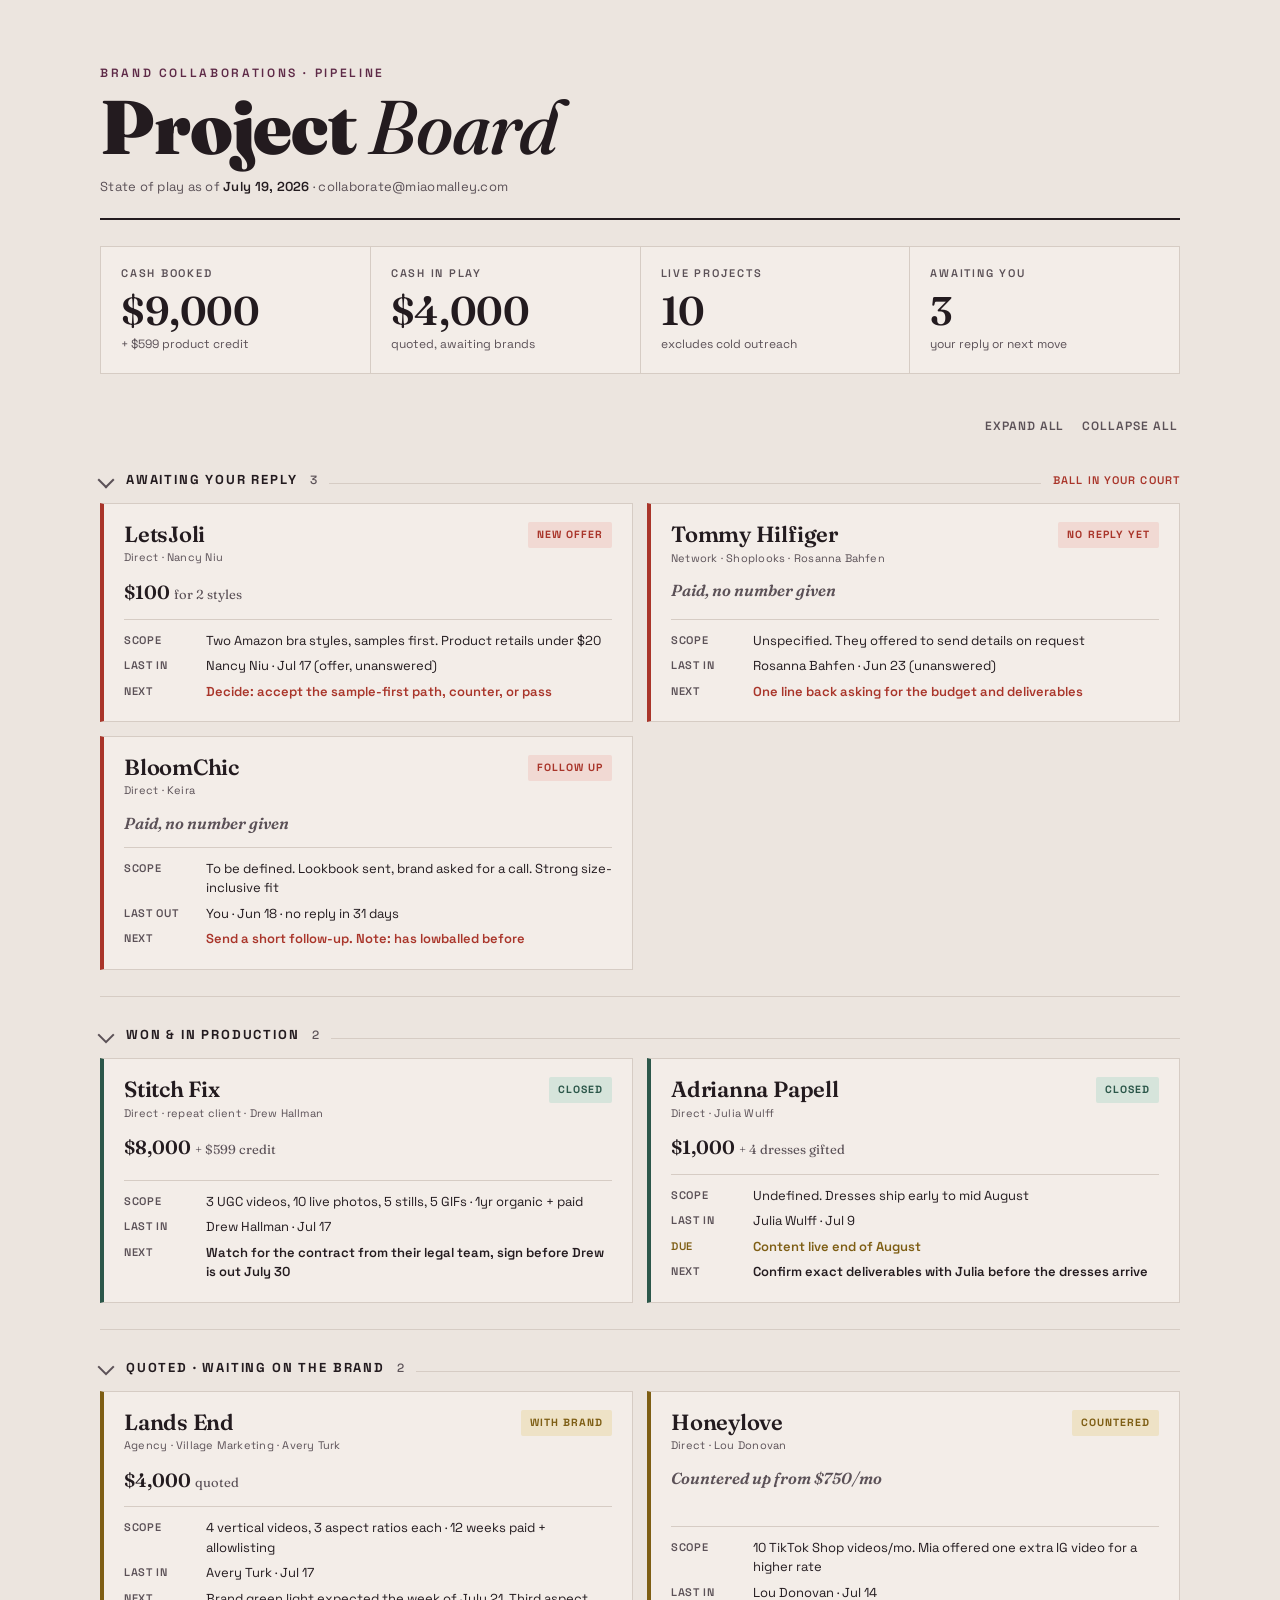
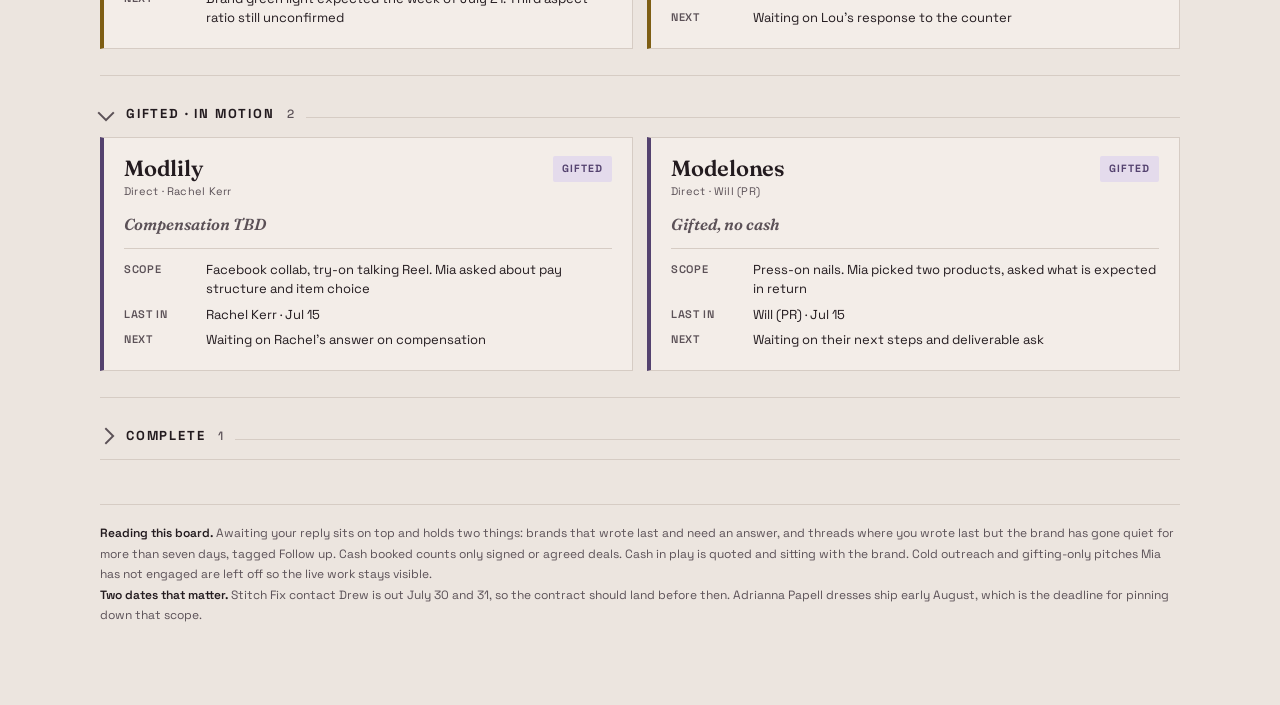
==== index.html @ aeb4f800 "Rename mia_project_board_26_07_19.html to index.html" ====
<!DOCTYPE html>
<html lang="en">
<head>
<meta charset="UTF-8">
<meta name="viewport" content="width=device-width, initial-scale=1.0">
<title>Mia O'Malley — Project Board</title>
<link rel="preconnect" href="https://fonts.googleapis.com">
<link rel="preconnect" href="https://fonts.gstatic.com" crossorigin>
<link href="https://fonts.googleapis.com/css2?family=Fraunces:opsz,wght@9..144,400;9..144,500;9..144,600;9..144,900&family=Space+Grotesk:wght@400;500;600;700&display=swap" rel="stylesheet">
<style>
  :root{
    --paper:#ECE5DF;
    --paper-2:#F3EDE8;
    --ink:#231B1F;
    --ink-soft:#5B5157;
    --plum:#5E2A47;
    --rule:#D6CCC4;

    --won-ink:#2C574A;      --won-bg:#D6E4DB;
    --wait-ink:#7E5E14;     --wait-bg:#EEE2C6;
    --act-ink:#A9352A;      --act-bg:#F1D9D3;
    --gift-ink:#54426F;     --gift-bg:#E4DBEC;
    --done-ink:#4F4A48;     --done-bg:#DDD6D1;

    --display:'Fraunces',Georgia,serif;
    --util:'Space Grotesk',system-ui,sans-serif;
  }

  *{box-sizing:border-box;margin:0;padding:0}

  body{
    background:var(--paper);
    color:var(--ink);
    font-family:var(--util);
    line-height:1.5;
    -webkit-font-smoothing:antialiased;
    padding:clamp(20px,5vw,64px) clamp(16px,5vw,48px) 80px;
  }

  .wrap{max-width:1080px;margin:0 auto}

  /* ---------- masthead ---------- */
  .mast{
    border-bottom:2px solid var(--ink);
    padding-bottom:22px;
    margin-bottom:26px;
  }
  .eyebrow{
    font-size:12px;font-weight:600;letter-spacing:.22em;
    text-transform:uppercase;color:var(--plum);
  }
  h1{
    font-family:var(--display);
    font-optical-sizing:auto;
    font-weight:900;
    font-size:clamp(38px,8vw,76px);
    line-height:.95;letter-spacing:-.015em;
    margin:.12em 0 .18em;
  }
  h1 em{font-style:italic;font-weight:500}
  .asof{font-size:13px;color:var(--ink-soft);letter-spacing:.02em}
  .asof b{color:var(--ink);font-weight:600}

  /* ---------- ledger ---------- */
  .ledger{
    display:grid;grid-template-columns:repeat(4,1fr);
    gap:1px;background:var(--rule);border:1px solid var(--rule);
    margin-bottom:40px;
  }
  .cell{background:var(--paper-2);padding:18px 20px 20px}
  .cell .lab{
    font-size:11px;font-weight:600;letter-spacing:.16em;
    text-transform:uppercase;color:var(--ink-soft);
  }
  .cell .fig{
    font-family:var(--display);font-weight:600;
    font-size:clamp(26px,4vw,40px);line-height:1.05;
    margin-top:8px;letter-spacing:-.01em;
  }
  .cell .sub{font-size:12px;color:var(--ink-soft);margin-top:3px}
  @media(max-width:640px){.ledger{grid-template-columns:repeat(2,1fr)}}

  /* toolbar */
  .toolbar{
    display:flex;justify-content:flex-end;gap:14px;
    margin-bottom:18px;
  }
  .toolbar button{
    font-family:var(--util);font-size:12px;font-weight:600;
    letter-spacing:.08em;text-transform:uppercase;
    color:var(--ink-soft);background:none;border:none;
    cursor:pointer;padding:4px 2px;
  }
  .toolbar button:hover{color:var(--plum)}

  /* ---------- accordion section ---------- */
  .section{
    margin-bottom:14px;
    border-bottom:1px solid var(--rule);
  }
  .section[open]{padding-bottom:26px}
  .sec-head{
    display:flex;align-items:baseline;gap:12px;
    padding:14px 0;cursor:pointer;list-style:none;
  }
  .sec-head::-webkit-details-marker{display:none}
  .chev{
    flex:none;width:12px;height:12px;margin-right:2px;
    border-right:2px solid var(--ink-soft);
    border-bottom:2px solid var(--ink-soft);
    transform:rotate(-45deg);transition:transform .2s ease;
    align-self:center;
  }
  .section[open] .chev{transform:rotate(45deg)}
  .sec-head h2{
    font-size:13px;font-weight:700;letter-spacing:.14em;text-transform:uppercase;
  }
  .sec-head .count{font-size:12px;color:var(--ink-soft);font-weight:500}
  .sec-head .line{flex:1;height:1px;background:var(--rule)}
  .sec-head .hint{
    font-size:11px;font-weight:600;letter-spacing:.1em;text-transform:uppercase;
    color:var(--act-ink);
  }

  /* ---------- cards ---------- */
  .grid{display:grid;grid-template-columns:repeat(2,1fr);gap:14px}
  @media(max-width:720px){.grid{grid-template-columns:1fr}}

  .card{
    background:var(--paper-2);
    border:1px solid var(--rule);
    border-left:4px solid var(--done-ink);
    padding:18px 20px 20px;
    display:flex;flex-direction:column;
  }
  .section[open] .card{animation:rise .45s ease both}
  @keyframes rise{from{opacity:0;transform:translateY(8px)}to{opacity:1;transform:none}}

  .card .top{display:flex;justify-content:space-between;align-items:flex-start;gap:12px;margin-bottom:10px}
  .brand{font-family:var(--display);font-weight:600;font-size:22px;line-height:1.1;letter-spacing:-.01em}
  .src{font-size:11px;color:var(--ink-soft);margin-top:3px;letter-spacing:.02em}

  .tag{
    flex:none;font-size:10.5px;font-weight:700;letter-spacing:.1em;text-transform:uppercase;
    padding:5px 9px;border-radius:2px;white-space:nowrap;
  }

  .money{font-family:var(--display);font-weight:600;font-size:19px;margin:2px 0 12px}
  .money .credit{font-size:13px;color:var(--ink-soft);font-weight:400}
  .money.tbd{color:var(--ink-soft);font-style:italic;font-size:16px}

  .meta{border-top:1px solid var(--rule);padding-top:11px;margin-top:auto}
  .row{display:flex;gap:8px;font-size:13px;margin-bottom:6px}
  .row:last-child{margin-bottom:0}
  .row .k{
    flex:none;width:74px;color:var(--ink-soft);
    font-size:11px;font-weight:600;letter-spacing:.06em;text-transform:uppercase;padding-top:1px;
  }
  .row .v{color:var(--ink)}
  .row .v.next{font-weight:600}
  .row .v.due{font-weight:600}
  .s-won .v.due,.s-wait .v.due{color:var(--wait-ink)}
  .row.deadline .k{color:var(--wait-ink)}

  .s-won{border-left-color:var(--won-ink)}
  .s-won .tag{background:var(--won-bg);color:var(--won-ink)}
  .s-wait{border-left-color:var(--wait-ink)}
  .s-wait .tag{background:var(--wait-bg);color:var(--wait-ink)}
  .s-act{border-left-color:var(--act-ink)}
  .s-act .tag{background:var(--act-bg);color:var(--act-ink)}
  .s-act .v.next{color:var(--act-ink)}
  .s-gift{border-left-color:var(--gift-ink)}
  .s-gift .tag{background:var(--gift-bg);color:var(--gift-ink)}
  .s-done{border-left-color:var(--done-ink)}
  .s-done .tag{background:var(--done-bg);color:var(--done-ink)}

  footer{
    margin-top:44px;padding-top:18px;border-top:1px solid var(--rule);
    font-size:12px;color:var(--ink-soft);line-height:1.7;
  }
  footer b{color:var(--ink);font-weight:600}

  @media(prefers-reduced-motion:reduce){
    .section[open] .card{animation:none}
    .chev{transition:none}
  }
</style>
</head>
<body>
<div class="wrap">

  <header class="mast">
    <div class="eyebrow">Brand Collaborations · Pipeline</div>
    <h1>Project <em>Board</em></h1>
    <div class="asof">State of play as of <b>July 19, 2026</b> · collaborate@miaomalley.com</div>
  </header>

  <section class="ledger" aria-label="Pipeline totals">
    <div class="cell"><div class="lab">Cash booked</div><div class="fig">$9,000</div><div class="sub">+ $599 product credit</div></div>
    <div class="cell"><div class="lab">Cash in play</div><div class="fig">$4,000</div><div class="sub">quoted, awaiting brands</div></div>
    <div class="cell"><div class="lab">Live projects</div><div class="fig">10</div><div class="sub">excludes cold outreach</div></div>
    <div class="cell"><div class="lab">Awaiting you</div><div class="fig">3</div><div class="sub">your reply or next move</div></div>
  </section>

  <div class="toolbar">
    <button type="button" onclick="document.querySelectorAll('details.section').forEach(d=>d.open=true)">Expand all</button>
    <button type="button" onclick="document.querySelectorAll('details.section').forEach(d=>d.open=false)">Collapse all</button>
  </div>

  <!-- ===== AWAITING MIA (top) ===== -->
  <details class="section" open>
    <summary class="sec-head">
      <span class="chev"></span>
      <h2>Awaiting your reply</h2><span class="count">3</span>
      <span class="line"></span><span class="hint">Ball in your court</span>
    </summary>
    <div class="grid">

      <article class="card s-act">
        <div class="top">
          <div><div class="brand">LetsJoli</div><div class="src">Direct · Nancy Niu</div></div>
          <div class="tag">New offer</div>
        </div>
        <div class="money">$100 <span class="credit">for 2 styles</span></div>
        <div class="meta">
          <div class="row"><span class="k">Scope</span><span class="v">Two Amazon bra styles, samples first. Product retails under $20</span></div>
          <div class="row"><span class="k">Last in</span><span class="v">Nancy Niu · Jul 17 (offer, unanswered)</span></div>
          <div class="row"><span class="k">Next</span><span class="v next">Decide: accept the sample-first path, counter, or pass</span></div>
        </div>
      </article>

      <article class="card s-act">
        <div class="top">
          <div><div class="brand">Tommy Hilfiger</div><div class="src">Network · Shoplooks · Rosanna Bahfen</div></div>
          <div class="tag">No reply yet</div>
        </div>
        <div class="money tbd">Paid, no number given</div>
        <div class="meta">
          <div class="row"><span class="k">Scope</span><span class="v">Unspecified. They offered to send details on request</span></div>
          <div class="row"><span class="k">Last in</span><span class="v">Rosanna Bahfen · Jun 23 (unanswered)</span></div>
          <div class="row"><span class="k">Next</span><span class="v next">One line back asking for the budget and deliverables</span></div>
        </div>
      </article>

      <article class="card s-act">
        <div class="top">
          <div><div class="brand">BloomChic</div><div class="src">Direct · Keira</div></div>
          <div class="tag">Follow up</div>
        </div>
        <div class="money tbd">Paid, no number given</div>
        <div class="meta">
          <div class="row"><span class="k">Scope</span><span class="v">To be defined. Lookbook sent, brand asked for a call. Strong size-inclusive fit</span></div>
          <div class="row"><span class="k">Last out</span><span class="v">You · Jun 18 · no reply in 31 days</span></div>
          <div class="row"><span class="k">Next</span><span class="v next">Send a short follow-up. Note: has lowballed before</span></div>
        </div>
      </article>

    </div>
  </details>

  <!-- ===== WON ===== -->
  <details class="section" open>
    <summary class="sec-head">
      <span class="chev"></span>
      <h2>Won &amp; in production</h2><span class="count">2</span><span class="line"></span>
    </summary>
    <div class="grid">

      <article class="card s-won">
        <div class="top">
          <div><div class="brand">Stitch Fix</div><div class="src">Direct · repeat client · Drew Hallman</div></div>
          <div class="tag">Closed</div>
        </div>
        <div class="money">$8,000 <span class="credit">+ $599 credit</span></div>
        <div class="meta">
          <div class="row"><span class="k">Scope</span><span class="v">3 UGC videos, 10 live photos, 5 stills, 5 GIFs · 1yr organic + paid</span></div>
          <div class="row"><span class="k">Last in</span><span class="v">Drew Hallman · Jul 17</span></div>
          <div class="row"><span class="k">Next</span><span class="v next">Watch for the contract from their legal team, sign before Drew is out July 30</span></div>
        </div>
      </article>

      <article class="card s-won">
        <div class="top">
          <div><div class="brand">Adrianna Papell</div><div class="src">Direct · Julia Wulff</div></div>
          <div class="tag">Closed</div>
        </div>
        <div class="money">$1,000 <span class="credit">+ 4 dresses gifted</span></div>
        <div class="meta">
          <div class="row"><span class="k">Scope</span><span class="v">Undefined. Dresses ship early to mid August</span></div>
          <div class="row"><span class="k">Last in</span><span class="v">Julia Wulff · Jul 9</span></div>
          <div class="row deadline"><span class="k">Due</span><span class="v due">Content live end of August</span></div>
          <div class="row"><span class="k">Next</span><span class="v next">Confirm exact deliverables with Julia before the dresses arrive</span></div>
        </div>
      </article>

    </div>
  </details>

  <!-- ===== AWAITING BRAND ===== -->
  <details class="section" open>
    <summary class="sec-head">
      <span class="chev"></span>
      <h2>Quoted · waiting on the brand</h2><span class="count">2</span><span class="line"></span>
    </summary>
    <div class="grid">

      <article class="card s-wait">
        <div class="top">
          <div><div class="brand">Lands End</div><div class="src">Agency · Village Marketing · Avery Turk</div></div>
          <div class="tag">With brand</div>
        </div>
        <div class="money">$4,000 <span class="credit">quoted</span></div>
        <div class="meta">
          <div class="row"><span class="k">Scope</span><span class="v">4 vertical videos, 3 aspect ratios each · 12 weeks paid + allowlisting</span></div>
          <div class="row"><span class="k">Last in</span><span class="v">Avery Turk · Jul 17</span></div>
          <div class="row"><span class="k">Next</span><span class="v">Brand green light expected the week of July 21. Third aspect ratio still unconfirmed</span></div>
        </div>
      </article>

      <article class="card s-wait">
        <div class="top">
          <div><div class="brand">Honeylove</div><div class="src">Direct · Lou Donovan</div></div>
          <div class="tag">Countered</div>
        </div>
        <div class="money tbd">Countered up from $750/mo</div>
        <div class="meta">
          <div class="row"><span class="k">Scope</span><span class="v">10 TikTok Shop videos/mo. Mia offered one extra IG video for a higher rate</span></div>
          <div class="row"><span class="k">Last in</span><span class="v">Lou Donovan · Jul 14</span></div>
          <div class="row"><span class="k">Next</span><span class="v">Waiting on Lou's response to the counter</span></div>
        </div>
      </article>

    </div>
  </details>

  <!-- ===== GIFTED ===== -->
  <details class="section" open>
    <summary class="sec-head">
      <span class="chev"></span>
      <h2>Gifted · in motion</h2><span class="count">2</span><span class="line"></span>
    </summary>
    <div class="grid">

      <article class="card s-gift">
        <div class="top">
          <div><div class="brand">Modlily</div><div class="src">Direct · Rachel Kerr</div></div>
          <div class="tag">Gifted</div>
        </div>
        <div class="money tbd">Compensation TBD</div>
        <div class="meta">
          <div class="row"><span class="k">Scope</span><span class="v">Facebook collab, try-on talking Reel. Mia asked about pay structure and item choice</span></div>
          <div class="row"><span class="k">Last in</span><span class="v">Rachel Kerr · Jul 15</span></div>
          <div class="row"><span class="k">Next</span><span class="v">Waiting on Rachel's answer on compensation</span></div>
        </div>
      </article>

      <article class="card s-gift">
        <div class="top">
          <div><div class="brand">Modelones</div><div class="src">Direct · Will (PR)</div></div>
          <div class="tag">Gifted</div>
        </div>
        <div class="money tbd">Gifted, no cash</div>
        <div class="meta">
          <div class="row"><span class="k">Scope</span><span class="v">Press-on nails. Mia picked two products, asked what is expected in return</span></div>
          <div class="row"><span class="k">Last in</span><span class="v">Will (PR) · Jul 15</span></div>
          <div class="row"><span class="k">Next</span><span class="v">Waiting on their next steps and deliverable ask</span></div>
        </div>
      </article>

    </div>
  </details>

  <!-- ===== COMPLETE ===== -->
  <details class="section">
    <summary class="sec-head">
      <span class="chev"></span>
      <h2>Complete</h2><span class="count">1</span><span class="line"></span>
    </summary>
    <div class="grid">

      <article class="card s-done">
        <div class="top">
          <div><div class="brand">Quince</div><div class="src">Direct · via GRIN · Lily Goldberg</div></div>
          <div class="tag">Delivered</div>
        </div>
        <div class="money tbd">Gifted + affiliate code</div>
        <div class="meta">
          <div class="row"><span class="k">Scope</span><span class="v">1 IG story + 1 in-feed post. Content approved July 7</span></div>
          <div class="row"><span class="k">Last in</span><span class="v">GRIN · Jul 9 (metrics request)</span></div>
          <div class="row"><span class="k">Next</span><span class="v next">Send GRIN the Instagram metrics it requested, then close out</span></div>
        </div>
      </article>

    </div>
  </details>

  <footer>
    <b>Reading this board.</b> Awaiting your reply sits on top and holds two things: brands that wrote last and need an answer, and threads where you wrote last but the brand has gone quiet for more than seven days, tagged Follow up. Cash booked counts only signed or agreed deals. Cash in play is quoted and sitting with the brand. Cold outreach and gifting-only pitches Mia has not engaged are left off so the live work stays visible.<br>
    <b>Two dates that matter.</b> Stitch Fix contact Drew is out July 30 and 31, so the contract should land before then. Adrianna Papell dresses ship early August, which is the deadline for pinning down that scope.
  </footer>

</div>
</body>
</html>
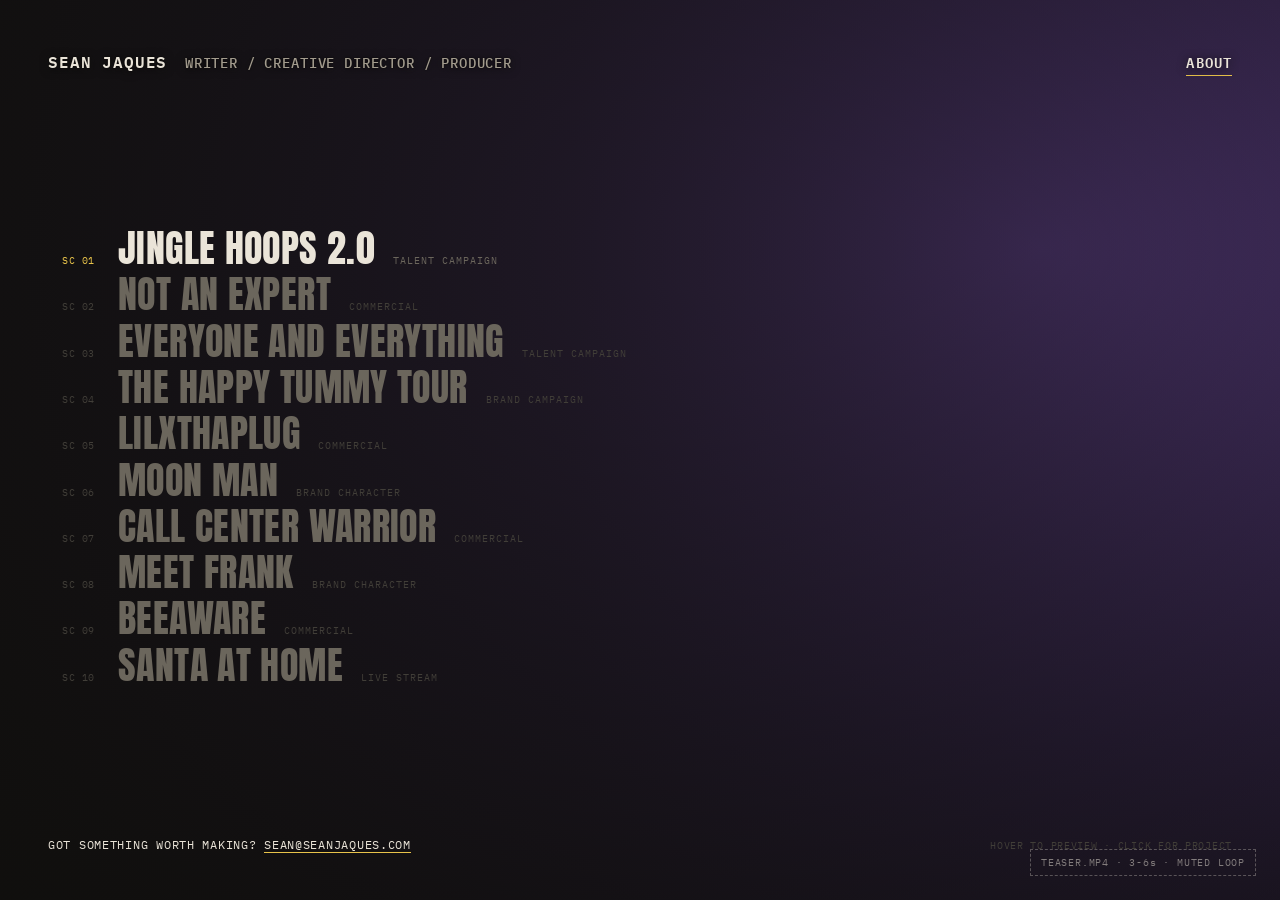
==== commit 21df9c9e: "Rename index to index.html" ====
--- a/index.html
+++ b/index.html
@@ -3,402 +3,460 @@
 <head>
 <meta charset="UTF-8">
 <meta name="viewport" content="width=device-width, initial-scale=1.0">
-<title>Mia O'Malley — Project Board</title>
-<link rel="preconnect" href="https://fonts.googleapis.com">
-<link rel="preconnect" href="https://fonts.gstatic.com" crossorigin>
-<link href="https://fonts.googleapis.com/css2?family=Fraunces:opsz,wght@9..144,400;9..144,500;9..144,600;9..144,900&family=Space+Grotesk:wght@400;500;600;700&display=swap" rel="stylesheet">
+<title>Sean Jaques · Writer / Creative Director</title>
 <style>
-  :root{
-    --paper:#ECE5DF;
-    --paper-2:#F3EDE8;
-    --ink:#231B1F;
-    --ink-soft:#5B5157;
-    --plum:#5E2A47;
-    --rule:#D6CCC4;
-
-    --won-ink:#2C574A;      --won-bg:#D6E4DB;
-    --wait-ink:#7E5E14;     --wait-bg:#EEE2C6;
-    --act-ink:#A9352A;      --act-bg:#F1D9D3;
-    --gift-ink:#54426F;     --gift-bg:#E4DBEC;
-    --done-ink:#4F4A48;     --done-bg:#DDD6D1;
-
-    --display:'Fraunces',Georgia,serif;
-    --util:'Space Grotesk',system-ui,sans-serif;
-  }
-
-  *{box-sizing:border-box;margin:0;padding:0}
-
-  body{
-    background:var(--paper);
-    color:var(--ink);
-    font-family:var(--util);
-    line-height:1.5;
-    -webkit-font-smoothing:antialiased;
-    padding:clamp(20px,5vw,64px) clamp(16px,5vw,48px) 80px;
-  }
-
-  .wrap{max-width:1080px;margin:0 auto}
-
-  /* ---------- masthead ---------- */
-  .mast{
-    border-bottom:2px solid var(--ink);
-    padding-bottom:22px;
-    margin-bottom:26px;
-  }
-  .eyebrow{
-    font-size:12px;font-weight:600;letter-spacing:.22em;
-    text-transform:uppercase;color:var(--plum);
-  }
-  h1{
-    font-family:var(--display);
-    font-optical-sizing:auto;
-    font-weight:900;
-    font-size:clamp(38px,8vw,76px);
-    line-height:.95;letter-spacing:-.015em;
-    margin:.12em 0 .18em;
-  }
-  h1 em{font-style:italic;font-weight:500}
-  .asof{font-size:13px;color:var(--ink-soft);letter-spacing:.02em}
-  .asof b{color:var(--ink);font-weight:600}
-
-  /* ---------- ledger ---------- */
-  .ledger{
-    display:grid;grid-template-columns:repeat(4,1fr);
-    gap:1px;background:var(--rule);border:1px solid var(--rule);
-    margin-bottom:40px;
-  }
-  .cell{background:var(--paper-2);padding:18px 20px 20px}
-  .cell .lab{
-    font-size:11px;font-weight:600;letter-spacing:.16em;
-    text-transform:uppercase;color:var(--ink-soft);
-  }
-  .cell .fig{
-    font-family:var(--display);font-weight:600;
-    font-size:clamp(26px,4vw,40px);line-height:1.05;
-    margin-top:8px;letter-spacing:-.01em;
-  }
-  .cell .sub{font-size:12px;color:var(--ink-soft);margin-top:3px}
-  @media(max-width:640px){.ledger{grid-template-columns:repeat(2,1fr)}}
-
-  /* toolbar */
-  .toolbar{
-    display:flex;justify-content:flex-end;gap:14px;
-    margin-bottom:18px;
-  }
-  .toolbar button{
-    font-family:var(--util);font-size:12px;font-weight:600;
-    letter-spacing:.08em;text-transform:uppercase;
-    color:var(--ink-soft);background:none;border:none;
-    cursor:pointer;padding:4px 2px;
-  }
-  .toolbar button:hover{color:var(--plum)}
-
-  /* ---------- accordion section ---------- */
-  .section{
-    margin-bottom:14px;
-    border-bottom:1px solid var(--rule);
-  }
-  .section[open]{padding-bottom:26px}
-  .sec-head{
-    display:flex;align-items:baseline;gap:12px;
-    padding:14px 0;cursor:pointer;list-style:none;
-  }
-  .sec-head::-webkit-details-marker{display:none}
-  .chev{
-    flex:none;width:12px;height:12px;margin-right:2px;
-    border-right:2px solid var(--ink-soft);
-    border-bottom:2px solid var(--ink-soft);
-    transform:rotate(-45deg);transition:transform .2s ease;
-    align-self:center;
-  }
-  .section[open] .chev{transform:rotate(45deg)}
-  .sec-head h2{
-    font-size:13px;font-weight:700;letter-spacing:.14em;text-transform:uppercase;
-  }
-  .sec-head .count{font-size:12px;color:var(--ink-soft);font-weight:500}
-  .sec-head .line{flex:1;height:1px;background:var(--rule)}
-  .sec-head .hint{
-    font-size:11px;font-weight:600;letter-spacing:.1em;text-transform:uppercase;
-    color:var(--act-ink);
-  }
-
-  /* ---------- cards ---------- */
-  .grid{display:grid;grid-template-columns:repeat(2,1fr);gap:14px}
-  @media(max-width:720px){.grid{grid-template-columns:1fr}}
-
-  .card{
-    background:var(--paper-2);
-    border:1px solid var(--rule);
-    border-left:4px solid var(--done-ink);
-    padding:18px 20px 20px;
-    display:flex;flex-direction:column;
-  }
-  .section[open] .card{animation:rise .45s ease both}
-  @keyframes rise{from{opacity:0;transform:translateY(8px)}to{opacity:1;transform:none}}
-
-  .card .top{display:flex;justify-content:space-between;align-items:flex-start;gap:12px;margin-bottom:10px}
-  .brand{font-family:var(--display);font-weight:600;font-size:22px;line-height:1.1;letter-spacing:-.01em}
-  .src{font-size:11px;color:var(--ink-soft);margin-top:3px;letter-spacing:.02em}
-
-  .tag{
-    flex:none;font-size:10.5px;font-weight:700;letter-spacing:.1em;text-transform:uppercase;
-    padding:5px 9px;border-radius:2px;white-space:nowrap;
-  }
-
-  .money{font-family:var(--display);font-weight:600;font-size:19px;margin:2px 0 12px}
-  .money .credit{font-size:13px;color:var(--ink-soft);font-weight:400}
-  .money.tbd{color:var(--ink-soft);font-style:italic;font-size:16px}
-
-  .meta{border-top:1px solid var(--rule);padding-top:11px;margin-top:auto}
-  .row{display:flex;gap:8px;font-size:13px;margin-bottom:6px}
-  .row:last-child{margin-bottom:0}
-  .row .k{
-    flex:none;width:74px;color:var(--ink-soft);
-    font-size:11px;font-weight:600;letter-spacing:.06em;text-transform:uppercase;padding-top:1px;
-  }
-  .row .v{color:var(--ink)}
-  .row .v.next{font-weight:600}
-  .row .v.due{font-weight:600}
-  .s-won .v.due,.s-wait .v.due{color:var(--wait-ink)}
-  .row.deadline .k{color:var(--wait-ink)}
-
-  .s-won{border-left-color:var(--won-ink)}
-  .s-won .tag{background:var(--won-bg);color:var(--won-ink)}
-  .s-wait{border-left-color:var(--wait-ink)}
-  .s-wait .tag{background:var(--wait-bg);color:var(--wait-ink)}
-  .s-act{border-left-color:var(--act-ink)}
-  .s-act .tag{background:var(--act-bg);color:var(--act-ink)}
-  .s-act .v.next{color:var(--act-ink)}
-  .s-gift{border-left-color:var(--gift-ink)}
-  .s-gift .tag{background:var(--gift-bg);color:var(--gift-ink)}
-  .s-done{border-left-color:var(--done-ink)}
-  .s-done .tag{background:var(--done-bg);color:var(--done-ink)}
-
-  footer{
-    margin-top:44px;padding-top:18px;border-top:1px solid var(--rule);
-    font-size:12px;color:var(--ink-soft);line-height:1.7;
-  }
-  footer b{color:var(--ink);font-weight:600}
-
-  @media(prefers-reduced-motion:reduce){
-    .section[open] .card{animation:none}
-    .chev{transition:none}
-  }
+@import url('https://fonts.googleapis.com/css2?family=Anton&family=IBM+Plex+Mono:wght@400;500&display=swap');
+
+:root{
+  --bg:#100F0D;
+  --bone:#EAE4D8;
+  --dim:#6B665C;
+  --dimmer:#413E38;
+  --tape:#E8C34A;
+  --mono:'IBM Plex Mono', ui-monospace, 'SFMono-Regular', Menlo, monospace;
+  --display:'Anton', 'Arial Narrow', Impact, sans-serif;
+  --body:-apple-system, BlinkMacSystemFont, 'Segoe UI', Helvetica, Arial, sans-serif;
+}
+*{margin:0;padding:0;box-sizing:border-box}
+html,body{height:100%}
+@supports (height:100dvh){ html,body{height:100dvh} }
+body{
+  background:var(--bg);
+  color:var(--bone);
+  font-family:var(--body);
+  overflow:hidden;
+}
+
+/* ---------- background plates (where teaser mp4s drop in) ---------- */
+.plates{position:fixed;inset:0;z-index:0}
+.plate{
+  position:absolute;inset:0;
+  opacity:0;
+  transition:opacity .5s ease;
+  transform-origin:center;
+}
+.plate.active{opacity:1}
+.plate .fill{
+  position:absolute;inset:-6%;
+  animation:drift 22s ease-in-out infinite alternate;
+}
+@keyframes drift{
+  from{transform:scale(1) translate(0,0)}
+  to{transform:scale(1.08) translate(-1.5%,1%)}
+}
+@media (prefers-reduced-motion: reduce){
+  .plate .fill{animation:none}
+  .plate{transition:none}
+}
+.plate::after{ /* darkening scrim so type always reads */
+  content:'';position:absolute;inset:0;
+  background:linear-gradient(90deg, rgba(16,15,13,.92) 0%, rgba(16,15,13,.72) 45%, rgba(16,15,13,.35) 100%);
+}
+.plate .slot{
+  position:absolute;right:24px;bottom:24px;z-index:2;
+  font-family:var(--mono);font-size:10px;letter-spacing:.08em;
+  color:rgba(234,228,216,.5);
+  border:1px dashed rgba(234,228,216,.3);
+  padding:6px 10px;
+}
+
+/* ---------- frame ---------- */
+.frame{
+  position:relative;z-index:1;
+  height:100%;
+  display:flex;flex-direction:column;
+  padding:clamp(20px,4vw,48px);
+}
+header{
+  display:flex;justify-content:space-between;align-items:baseline;
+  font-family:var(--mono);font-size:14px;letter-spacing:.06em;
+  text-shadow:0 1px 10px rgba(16,15,13,.9), 0 0 2px rgba(16,15,13,.8);
+}
+header .name{color:var(--bone);font-weight:600;font-size:16px}
+header .role{color:#A29B8D;font-weight:500}
+@media(max-width:640px){header .role{display:block;font-size:12px}}
+
+/* ---------- project index ---------- */
+.index{
+  flex:1;display:flex;flex-direction:column;justify-content:center;
+  max-width:900px;
+  position:relative;
+  min-height:0;overflow-y:auto;
+  scrollbar-width:none;
+}
+.index::-webkit-scrollbar{display:none}
+.tape{
+  position:absolute;left:-14px;width:6px;height:34px;
+  background:var(--tape);
+  transform:rotate(-4deg);
+  transition:top .25s cubic-bezier(.2,.8,.2,1);
+  box-shadow:0 1px 4px rgba(0,0,0,.5);
+}
+@media (prefers-reduced-motion: reduce){.tape{transition:none}}
+.row{
+  display:flex;align-items:baseline;gap:18px;
+  padding:2px 0 2px 14px;
+  cursor:pointer;
+  text-decoration:none;
+  border:none;background:none;text-align:left;width:100%;
+}
+.row:focus-visible{outline:2px solid var(--tape);outline-offset:2px}
+.row .sc{
+  font-family:var(--mono);font-size:10px;color:var(--dimmer);
+  width:38px;flex:none;letter-spacing:.05em;
+  transition:color .2s;
+}
+.row .title{
+  font-family:var(--display);
+  font-size:clamp(22px,4.2vh,44px);
+  line-height:1.12;
+  letter-spacing:.01em;
+  text-transform:uppercase;
+  color:var(--dim);
+  transition:color .2s;
+  white-space:nowrap;overflow:hidden;text-overflow:ellipsis;
+}
+.row .tag{
+  font-family:var(--mono);font-size:10px;letter-spacing:.1em;
+  text-transform:uppercase;color:var(--dimmer);
+  flex:none;transition:color .2s;
+}
+.row.active .title{color:var(--bone)}
+.row.active .sc{color:var(--tape)}
+.row.active .tag{color:var(--dim)}
+@media(max-width:640px){
+  .row .tag{display:none}
+  .row .title{white-space:normal;font-size:clamp(20px,3.4vh,30px)}
+  .row{padding-top:6px;padding-bottom:6px}
+  .row .sc{width:30px}
+}
+
+/* ---------- footer ---------- */
+footer{
+  display:flex;justify-content:space-between;align-items:baseline;
+  font-family:var(--mono);font-size:12px;letter-spacing:.06em;
+}
+footer a{color:var(--bone);text-decoration:none;border-bottom:1px solid var(--tape)}
+footer a:hover{color:var(--tape)}
+footer .hint{color:var(--dimmer);font-size:10px}
+.aboutLink{
+  font-family:var(--mono);font-size:14px;font-weight:600;letter-spacing:.08em;
+  color:var(--bone);background:none;border:none;cursor:pointer;padding:2px 0;
+  border-bottom:1px solid var(--tape);
+  text-shadow:0 1px 10px rgba(16,15,13,.9);
+}
+.aboutLink:hover{color:var(--tape)}
+.aboutLink:focus-visible{outline:2px solid var(--tape);outline-offset:2px}
+.overlay .about-body p{margin-bottom:20px}
+.overlay .about-contact{
+  margin-top:44px;padding-top:28px;
+  border-top:1px solid rgba(234,228,216,.15);
+  font-family:var(--mono);font-size:13px;letter-spacing:.04em;
+}
+.overlay .about-contact a{color:var(--bone);text-decoration:none;border-bottom:1px solid var(--tape)}
+.overlay .about-contact a:hover{color:var(--tape)}
+.overlay .about-contact .socials{margin-top:10px;font-size:11px}
+.overlay .about-contact .socials a{color:var(--dim);border-bottom-color:transparent}
+.overlay .about-contact .socials a:hover{color:var(--tape)}
+@media(max-width:640px){footer .hint{display:none}}
+
+/* ---------- project overlay ---------- */
+.overlay{
+  position:fixed;inset:0;z-index:10;
+  background:rgba(16,15,13,.97);
+  display:none;
+  overflow-y:auto;
+}
+.overlay.open{display:block}
+.overlay .inner{
+  max-width:760px;margin:0 auto;
+  padding:clamp(24px,6vw,72px) clamp(20px,4vw,48px);
+}
+.overlay .back{
+  font-family:var(--mono);font-size:12px;color:var(--dim);
+  background:none;border:none;cursor:pointer;letter-spacing:.06em;
+  padding:4px 0;margin-bottom:36px;
+}
+.overlay .back:hover{color:var(--tape)}
+.overlay .back:focus-visible{outline:2px solid var(--tape);outline-offset:2px}
+.overlay h2{
+  font-family:var(--display);text-transform:uppercase;
+  font-size:clamp(34px,6vw,60px);line-height:1.05;margin-bottom:10px;
+}
+.overlay .meta{
+  font-family:var(--mono);font-size:11px;letter-spacing:.1em;
+  text-transform:uppercase;color:var(--dim);margin-bottom:32px;
+}
+.overlay .meta .t{color:var(--tape)}
+.overlay .awards{
+  font-family:var(--mono);font-size:10px;letter-spacing:.08em;
+  text-transform:uppercase;color:var(--tape);
+  margin:-22px 0 32px;
+}
+.overlay .video{
+  aspect-ratio:16/9;border:1px dashed rgba(234,228,216,.25);
+  display:flex;align-items:center;justify-content:center;
+  font-family:var(--mono);font-size:11px;color:var(--dim);
+  margin-bottom:32px;letter-spacing:.08em;
+}
+.overlay p{
+  font-size:16px;line-height:1.65;color:var(--bone);
+  max-width:60ch;
+}
+.overlay .bts-label{
+  font-family:var(--mono);font-size:11px;letter-spacing:.12em;
+  color:var(--tape);margin:40px 0 12px;
+}
+.overlay .video.vertical{
+  aspect-ratio:9/16;max-width:340px;
+}
+.overlay .video.soon{
+  border:1px solid rgba(232,195,74,.5);
+  color:var(--tape);font-size:13px;letter-spacing:.3em;
+}
 </style>
 </head>
 <body>
-<div class="wrap">
-
-  <header class="mast">
-    <div class="eyebrow">Brand Collaborations · Pipeline</div>
-    <h1>Project <em>Board</em></h1>
-    <div class="asof">State of play as of <b>July 19, 2026</b> · collaborate@miaomalley.com</div>
+
+<div class="plates" id="plates" aria-hidden="true"></div>
+
+<div class="frame">
+  <header>
+    <div>
+      <span class="name">SEAN JAQUES</span>&nbsp;&nbsp;<span class="role">WRITER / CREATIVE DIRECTOR / PRODUCER</span>
+    </div>
+    <button class="aboutLink" id="aboutLink">ABOUT</button>
   </header>
 
-  <section class="ledger" aria-label="Pipeline totals">
-    <div class="cell"><div class="lab">Cash booked</div><div class="fig">$9,000</div><div class="sub">+ $599 product credit</div></div>
-    <div class="cell"><div class="lab">Cash in play</div><div class="fig">$4,000</div><div class="sub">quoted, awaiting brands</div></div>
-    <div class="cell"><div class="lab">Live projects</div><div class="fig">10</div><div class="sub">excludes cold outreach</div></div>
-    <div class="cell"><div class="lab">Awaiting you</div><div class="fig">3</div><div class="sub">your reply or next move</div></div>
-  </section>
-
-  <div class="toolbar">
-    <button type="button" onclick="document.querySelectorAll('details.section').forEach(d=>d.open=true)">Expand all</button>
-    <button type="button" onclick="document.querySelectorAll('details.section').forEach(d=>d.open=false)">Collapse all</button>
+  <nav class="index" id="index" aria-label="Selected work">
+    <div class="tape" id="tape"></div>
+  </nav>
+
+  <footer>
+    <div>GOT SOMETHING WORTH MAKING? <a href="mailto:sean@seanjaques.com">SEAN@SEANJAQUES.COM</a></div>
+    <div class="hint">HOVER TO PREVIEW · CLICK FOR PROJECT</div>
+  </footer>
+</div>
+
+<div class="overlay" id="overlay" role="dialog" aria-modal="true" aria-labelledby="ovTitle">
+  <div class="inner">
+    <button class="back" id="backBtn">&larr; BACK TO INDEX</button>
+    <h2 id="ovTitle"></h2>
+    <div class="meta" id="ovMeta"></div>
+    <div class="awards" id="ovAwards" style="display:none"></div>
+    <div class="video" id="ovVideo">HERO EMBED · YOUTUBE / VIMEO</div>
+    <p id="ovBody"></p>
+    <div id="ovBtsWrap" style="display:none">
+      <div class="bts-label">BEHIND THE SCENES</div>
+      <div class="video" id="ovBts"></div>
+    </div>
   </div>
-
-  <!-- ===== AWAITING MIA (top) ===== -->
-  <details class="section" open>
-    <summary class="sec-head">
-      <span class="chev"></span>
-      <h2>Awaiting your reply</h2><span class="count">3</span>
-      <span class="line"></span><span class="hint">Ball in your court</span>
-    </summary>
-    <div class="grid">
-
-      <article class="card s-act">
-        <div class="top">
-          <div><div class="brand">LetsJoli</div><div class="src">Direct · Nancy Niu</div></div>
-          <div class="tag">New offer</div>
-        </div>
-        <div class="money">$100 <span class="credit">for 2 styles</span></div>
-        <div class="meta">
-          <div class="row"><span class="k">Scope</span><span class="v">Two Amazon bra styles, samples first. Product retails under $20</span></div>
-          <div class="row"><span class="k">Last in</span><span class="v">Nancy Niu · Jul 17 (offer, unanswered)</span></div>
-          <div class="row"><span class="k">Next</span><span class="v next">Decide: accept the sample-first path, counter, or pass</span></div>
-        </div>
-      </article>
-
-      <article class="card s-act">
-        <div class="top">
-          <div><div class="brand">Tommy Hilfiger</div><div class="src">Network · Shoplooks · Rosanna Bahfen</div></div>
-          <div class="tag">No reply yet</div>
-        </div>
-        <div class="money tbd">Paid, no number given</div>
-        <div class="meta">
-          <div class="row"><span class="k">Scope</span><span class="v">Unspecified. They offered to send details on request</span></div>
-          <div class="row"><span class="k">Last in</span><span class="v">Rosanna Bahfen · Jun 23 (unanswered)</span></div>
-          <div class="row"><span class="k">Next</span><span class="v next">One line back asking for the budget and deliverables</span></div>
-        </div>
-      </article>
-
-      <article class="card s-act">
-        <div class="top">
-          <div><div class="brand">BloomChic</div><div class="src">Direct · Keira</div></div>
-          <div class="tag">Follow up</div>
-        </div>
-        <div class="money tbd">Paid, no number given</div>
-        <div class="meta">
-          <div class="row"><span class="k">Scope</span><span class="v">To be defined. Lookbook sent, brand asked for a call. Strong size-inclusive fit</span></div>
-          <div class="row"><span class="k">Last out</span><span class="v">You · Jun 18 · no reply in 31 days</span></div>
-          <div class="row"><span class="k">Next</span><span class="v next">Send a short follow-up. Note: has lowballed before</span></div>
-        </div>
-      </article>
-
+</div>
+
+<div class="overlay" id="aboutOverlay" role="dialog" aria-modal="true" aria-labelledby="abTitle">
+  <div class="inner">
+    <button class="back" id="abBackBtn">&larr; BACK TO INDEX</button>
+    <h2 id="abTitle">ABOUT</h2>
+    <div class="meta"><span class="t">Writer / Creative Director / Producer</span></div>
+    <div class="about-body">
+      <p>I'm Sean Jaques. Writer / Creative Director / Producer. I make campaigns built around personalities: comedians, fighters, MVPs, magical unicorns, and one six-inch rapper.</p>
+      <p>The work here was made with a ridiculously talented team, where I've had a hand in 1,500+ projects for 100+ clients. Last year it picked up 14 honors at the American Advertising Awards, including Best of Show, plus coverage in AdAge and TMZ, which I'm told cancel each other out.</p>
     </div>
-  </details>
-
-  <!-- ===== WON ===== -->
-  <details class="section" open>
-    <summary class="sec-head">
-      <span class="chev"></span>
-      <h2>Won &amp; in production</h2><span class="count">2</span><span class="line"></span>
-    </summary>
-    <div class="grid">
-
-      <article class="card s-won">
-        <div class="top">
-          <div><div class="brand">Stitch Fix</div><div class="src">Direct · repeat client · Drew Hallman</div></div>
-          <div class="tag">Closed</div>
-        </div>
-        <div class="money">$8,000 <span class="credit">+ $599 credit</span></div>
-        <div class="meta">
-          <div class="row"><span class="k">Scope</span><span class="v">3 UGC videos, 10 live photos, 5 stills, 5 GIFs · 1yr organic + paid</span></div>
-          <div class="row"><span class="k">Last in</span><span class="v">Drew Hallman · Jul 17</span></div>
-          <div class="row"><span class="k">Next</span><span class="v next">Watch for the contract from their legal team, sign before Drew is out July 30</span></div>
-        </div>
-      </article>
-
-      <article class="card s-won">
-        <div class="top">
-          <div><div class="brand">Adrianna Papell</div><div class="src">Direct · Julia Wulff</div></div>
-          <div class="tag">Closed</div>
-        </div>
-        <div class="money">$1,000 <span class="credit">+ 4 dresses gifted</span></div>
-        <div class="meta">
-          <div class="row"><span class="k">Scope</span><span class="v">Undefined. Dresses ship early to mid August</span></div>
-          <div class="row"><span class="k">Last in</span><span class="v">Julia Wulff · Jul 9</span></div>
-          <div class="row deadline"><span class="k">Due</span><span class="v due">Content live end of August</span></div>
-          <div class="row"><span class="k">Next</span><span class="v next">Confirm exact deliverables with Julia before the dresses arrive</span></div>
-        </div>
-      </article>
-
+    <div class="about-contact">
+      GOT SOMETHING WORTH MAKING?<br>
+      <a href="mailto:sean@seanjaques.com">SEAN@SEANJAQUES.COM</a>
+      <div class="socials"><a href="https://www.linkedin.com/in/seanjaques/" target="_blank" rel="noopener">LINKEDIN</a></div>
     </div>
-  </details>
-
-  <!-- ===== AWAITING BRAND ===== -->
-  <details class="section" open>
-    <summary class="sec-head">
-      <span class="chev"></span>
-      <h2>Quoted · waiting on the brand</h2><span class="count">2</span><span class="line"></span>
-    </summary>
-    <div class="grid">
-
-      <article class="card s-wait">
-        <div class="top">
-          <div><div class="brand">Lands End</div><div class="src">Agency · Village Marketing · Avery Turk</div></div>
-          <div class="tag">With brand</div>
-        </div>
-        <div class="money">$4,000 <span class="credit">quoted</span></div>
-        <div class="meta">
-          <div class="row"><span class="k">Scope</span><span class="v">4 vertical videos, 3 aspect ratios each · 12 weeks paid + allowlisting</span></div>
-          <div class="row"><span class="k">Last in</span><span class="v">Avery Turk · Jul 17</span></div>
-          <div class="row"><span class="k">Next</span><span class="v">Brand green light expected the week of July 21. Third aspect ratio still unconfirmed</span></div>
-        </div>
-      </article>
-
-      <article class="card s-wait">
-        <div class="top">
-          <div><div class="brand">Honeylove</div><div class="src">Direct · Lou Donovan</div></div>
-          <div class="tag">Countered</div>
-        </div>
-        <div class="money tbd">Countered up from $750/mo</div>
-        <div class="meta">
-          <div class="row"><span class="k">Scope</span><span class="v">10 TikTok Shop videos/mo. Mia offered one extra IG video for a higher rate</span></div>
-          <div class="row"><span class="k">Last in</span><span class="v">Lou Donovan · Jul 14</span></div>
-          <div class="row"><span class="k">Next</span><span class="v">Waiting on Lou's response to the counter</span></div>
-        </div>
-      </article>
-
-    </div>
-  </details>
-
-  <!-- ===== GIFTED ===== -->
-  <details class="section" open>
-    <summary class="sec-head">
-      <span class="chev"></span>
-      <h2>Gifted · in motion</h2><span class="count">2</span><span class="line"></span>
-    </summary>
-    <div class="grid">
-
-      <article class="card s-gift">
-        <div class="top">
-          <div><div class="brand">Modlily</div><div class="src">Direct · Rachel Kerr</div></div>
-          <div class="tag">Gifted</div>
-        </div>
-        <div class="money tbd">Compensation TBD</div>
-        <div class="meta">
-          <div class="row"><span class="k">Scope</span><span class="v">Facebook collab, try-on talking Reel. Mia asked about pay structure and item choice</span></div>
-          <div class="row"><span class="k">Last in</span><span class="v">Rachel Kerr · Jul 15</span></div>
-          <div class="row"><span class="k">Next</span><span class="v">Waiting on Rachel's answer on compensation</span></div>
-        </div>
-      </article>
-
-      <article class="card s-gift">
-        <div class="top">
-          <div><div class="brand">Modelones</div><div class="src">Direct · Will (PR)</div></div>
-          <div class="tag">Gifted</div>
-        </div>
-        <div class="money tbd">Gifted, no cash</div>
-        <div class="meta">
-          <div class="row"><span class="k">Scope</span><span class="v">Press-on nails. Mia picked two products, asked what is expected in return</span></div>
-          <div class="row"><span class="k">Last in</span><span class="v">Will (PR) · Jul 15</span></div>
-          <div class="row"><span class="k">Next</span><span class="v">Waiting on their next steps and deliverable ask</span></div>
-        </div>
-      </article>
-
-    </div>
-  </details>
-
-  <!-- ===== COMPLETE ===== -->
-  <details class="section">
-    <summary class="sec-head">
-      <span class="chev"></span>
-      <h2>Complete</h2><span class="count">1</span><span class="line"></span>
-    </summary>
-    <div class="grid">
-
-      <article class="card s-done">
-        <div class="top">
-          <div><div class="brand">Quince</div><div class="src">Direct · via GRIN · Lily Goldberg</div></div>
-          <div class="tag">Delivered</div>
-        </div>
-        <div class="money tbd">Gifted + affiliate code</div>
-        <div class="meta">
-          <div class="row"><span class="k">Scope</span><span class="v">1 IG story + 1 in-feed post. Content approved July 7</span></div>
-          <div class="row"><span class="k">Last in</span><span class="v">GRIN · Jul 9 (metrics request)</span></div>
-          <div class="row"><span class="k">Next</span><span class="v next">Send GRIN the Instagram metrics it requested, then close out</span></div>
-        </div>
-      </article>
-
-    </div>
-  </details>
-
-  <footer>
-    <b>Reading this board.</b> Awaiting your reply sits on top and holds two things: brands that wrote last and need an answer, and threads where you wrote last but the brand has gone quiet for more than seven days, tagged Follow up. Cash booked counts only signed or agreed deals. Cash in play is quoted and sitting with the brand. Cold outreach and gifting-only pitches Mia has not engaged are left off so the live work stays visible.<br>
-    <b>Two dates that matter.</b> Stitch Fix contact Drew is out July 30 and 31, so the contract should land before then. Adrianna Papell dresses ship early August, which is the deadline for pinning down that scope.
-  </footer>
-
+  </div>
 </div>
+
+<script>
+const projects = [
+  {src:"teasers/jingle-hoops.mp4", yt:"vxpiKnZKoUI", bts:"_ATCWjFDj2Q", btsVertical:true, awards:"Gold Addy, Online Advertising · Gold Addy, National TV · Bronze Telly · Shortlist, The Drum Awards", t:"Jingle Hoops 2.0", tag:"Talent Campaign", meta:"PrizePicks · Writer / Creative Director",
+   hue:["#2B1E3F","#5A3C86"],
+   body:"FanDuel tweeted that someone should remake the NBA's iconic Jingle Hoops spot. Five months later my team and I did it for real: live at Georgia Tech's McCamish Pavilion, hoops rigged with bells, and six of the internet's biggest personalities, Druski, Joe Budden, BigXThaPlug, Spice Adams, Sketch, and Funny Marco, standing in for six MVPs. Concept to air in twelve weeks, six talent schedules landed on one court for one day. AdAge and TMZ covered it, the NBA released its own remake two weeks later that was panned in relation to ours, and in the shoot's final two hours we grabbed a bonus spot that ended up running before the Super Bowl. Ask me about that part."},
+  {src:"teasers/not-an-expert.mp4", yt:"0kuIrIMTMSM", bts:"4ava9qpm4UE", awards:"", t:"Not an Expert", tag:"Commercial", meta:"FTX · Writer / Creative Director",
+   hue:["#0F2E22","#2E6B4F"],
+   body:"FTX signed Stephen Curry and gave us six hours of his time to launch the partnership. A week of pre-production made those hours count: locations scouted, test runs blocked, permits pulled, and a custom Bored Ape ice sculpture carved for one joke. The spot follows Steph through a day of outrageous expertise to land a simple idea: you don't need to be an expert. Shaq did the voiceover giving us two legends in one commercial. It launched during the playoffs, ran every game of the NBA Finals, took over Bleacher Report and Twitch, and pulled hundreds of millions of impressions. Steph called it his funnest day on set ever."},
+  {src:"teasers/everyone-and-everything.mp4", comingSoon:true, yt:"AAwNkW-Yerk", bts:"", awards:"", t:"Everyone and Everything", tag:"Talent Campaign", meta:"PrizePicks · Writer / Creative Director",
+   hue:["#3A2417","#8A5A2B"],
+   body:"PrizePicks isn't one audience, it's a dozen overlapping ones, so instead of picking a headliner we cast twelve talent partners and built a campaign big enough to hold them all. A motion-control rig ran identical camera moves through two different worlds at once: Sara Saffari mid-set at Zoo Culture on one side, AD on an LA block on the other, one continuous move across two planets. Then we buried all that precision under 16mm grain and lifted shadows so it felt like a 90s sports doc instead of a tech demo. Five locations, three days, five spots at launch, built to be remixed all season without reshooting a frame."},
+  {src:"teasers/happy-tummy-tour.mp4", yt:"zJBR1xJ_I2s", bts:"", awards:"Golden Addy, Best Internet Commercial Campaign · 2.0 continuation: Best of Show (Digital), 2025 American Advertising Awards", t:"The Happy Tummy Tour", tag:"Brand Campaign", meta:"Squatty Potty · Writer / Creative Director",
+   hue:["#3B2A10","#96712A"],
+   body:"Following up the pooping unicorn is a no-win assignment, so we didn't try to beat it, we matched its energy instead. We built a theme park ride: Taylor, a young woman with toilet troubles, boards the Happy Tummy Tour alongside digestive health specialist Ellen and a cast of colorful characters who explain what sitting does to your gut. Off-the-wall enough to honor the original, grounded enough to actually sell. It ran into Black Friday and Cyber Monday and came back with 200M+ impressions, a million clicks, 4x ROAS, and a Golden Addy for Best Internet Commercial Campaign. The strangest brief I've ever loved."},
+  {src:"teasers/lilxthaplug.mp4", yt:"p_O_8opLZiw", bts:"323dap4ysWE", awards:"", t:"LilXThaPlug", tag:"Commercial", meta:"PrizePicks · Writer / Creative Director",
+   hue:["#12303A","#2A6B7C"],
+   body:"PrizePicks signs artists before they peak and handed us the first shot at a BigX campaign, so we dropped a six-inch version of one of music's biggest personalities into a sneaker-drop line and a cramped office cubicle. Ten weeks from brainstorm to production, two days shooting in his hometown of Dallas, two hero spots, ten-plus alt scripts, and a stack of social cutdowns PrizePicks can recut forever without a second shoot. The spots held their own against work made for ten times the cost. Big ad with a tiny talent."},
+  {src:"teasers/moon-man.mp4", yt:"ETmd2qtD8XY", bts:"M-dKNlFgBSI", awards:"", t:"Moon Man", tag:"Brand Character", meta:"MLB x FTX · Writer / Creative Director",
+   hue:["#1B2540","#3D5490"],
+   body:"My favorite thing I've ever made. MLB started calling long home runs \u201cmoon blasts,\u201d so we gave the moon a life and ruined it: the grocery store, the diner, the movie theater, everyone shooting for the moon while he just tries to get through his day. Then he left the commercial entirely and started showing up at playoff games, appearing on Fox and TBS broadcasts while press and fans tried to figure out who he was. From there we built him out across billboards, an MLB.com takeover, a Snapchat filter, a David Ortiz spot, and a photo with Shohei Ohtani that made him look like he'd always been part of baseball."},
+  {src:"teasers/call-center-warrior.mp4", yt:"-6BFj9ZxRpA", bts:"", awards:"", t:"Call Center Warrior", tag:"Commercial", meta:"Kraken · Writer / Creative Director",
+   hue:["#31161B","#7A2E3A"],
+   body:"Kraken wanted more than an athlete endorsement, so we put UFC fighter Renato \u201cMoney\u201d Moicano, the most Bitcoin-maxi fighter in the game, on the customer support desk. He's not there to troubleshoot, he's there to orange-pill every caller. Shot in Miami, running in both the US and Brazil, with social spots disguising product education as wisdom from a shirtless, tattooed fighter who never breaks character. The campaign found its own audience: 665K views on Twitter with engagement from Ariel Helwani, Gilbert Burns, and crypto voices who carry real weight, none of it paid. Turns out the best kind of customer support is slightly unhinged."},
+  {src:"teasers/meet-frank.mp4", yt:"I6ce9jI9Djw", bts:"", awards:"Silver Addy, Local TV Campaign, 2025 American Advertising Awards", t:"Meet Frank", tag:"Brand Character", meta:"STCU · Writer / Creative Director",
+   hue:["#14211A","#3E6B4C"],
+   body:"A credit union wanted business clients, and the category answer is a testimonial or a talking-head explainer. Instead we gave STCU Frank, the first fictional character in the brand's history: a confident, slightly smug guide who walks business owners through their banking like a friend who happens to know everything about commercial lending. He ran across TV, billboards, signage, and a redesigned business website throughout Eastern Washington, and new business clients walked into branches naming him as the reason they came in."},
+  {src:"teasers/beeaware.mp4", yt:"C2uPFP8qmAE", bts:"", awards:"", t:"BeeAware", tag:"Commercial", meta:"Jubilant HollisterStier · Writer / Creative Director",
+   hue:["#2E2A0F","#6F6420"],
+   body:"Venom immunotherapy is a hard thing to make people care about, until you cast a VFX bee. Roughly 7% of the population is allergic to stinging insects, and untreated, that's an estimated 220,000 ER visits a year, but \u2018ask your doctor about immunotherapy\u2019 doesn't exactly stop a scroll. So we built the campaign around a character instead, gave the science a face, and made \u2018BeeAware\u2019 stick. A commercial plus a full photo library to carry the message across digital."},
+  {src:"teasers/santa-at-home.mp4", yt:"Dh4d1nRYONE", bts:"", awards:"", t:"Santa at Home", tag:"Live Stream", meta:"Macy's · Live Stream",
+   hue:["#33121A","#8A2F3D"],
+   body:"People ask about the celebrities. The truth is, the most famous person I've ever worked with is Santa. In 2020, Santaland couldn't open its doors, so Macy's needed to bring the visit to the kids instead, and we produced the livestream that introduced it: a first look at that year's Parade, a walkthrough of the Santaland at Home app that put virtual visits into living rooms, and a message from the big man himself, broadcast to customers and press at once. Producing live television for the world's most beloved talent during the strangest holiday season on record. Hardest booking of my career."},
+];
+
+const platesEl = document.getElementById('plates');
+const indexEl = document.getElementById('index');
+const tape = document.getElementById('tape');
+const overlay = document.getElementById('overlay');
+const backBtn = document.getElementById('backBtn');
+let activeIdx = 0;
+let lastFocused = null;
+
+projects.forEach((p,i)=>{
+  const plate = document.createElement('div');
+  plate.className = 'plate' + (i===0 ? ' active' : '');
+  plate.innerHTML = `<div class="fill" style="background:
+      radial-gradient(120% 90% at 78% 30%, ${p.hue[1]} 0%, ${p.hue[0]} 55%, #0c0b09 100%)"></div>
+    <div class="slot">TEASER.MP4 · 3-6s · MUTED LOOP</div>`;
+  if(p.src){
+    const v = document.createElement('video');
+    v.muted = true; v.loop = true; v.playsInline = true;
+    v.preload = 'auto';
+    v.className = 'teaser';
+    v.src = p.src;
+    v.style.cssText = 'position:absolute;inset:0;width:100%;height:100%;object-fit:cover;';
+    v.addEventListener('loadeddata', ()=>{
+      plate.querySelector('.fill').style.display = 'none';
+      plate.querySelector('.slot').style.display = 'none';
+    });
+    v.addEventListener('error', ()=>v.remove()); // missing file: keep gradient
+    plate.insertBefore(v, plate.querySelector('.slot'));
+  }
+  platesEl.appendChild(plate);
+
+  const row = document.createElement('button');
+  row.className = 'row' + (i===0 ? ' active' : '');
+  row.innerHTML = `<span class="sc">SC ${String(i+1).padStart(2,'0')}</span>
+    <span class="title">${p.t}</span>
+    <span class="tag">${p.tag}</span>`;
+  row.addEventListener('mouseenter', ()=>setActive(i));
+  row.addEventListener('focus', ()=>setActive(i));
+  row.addEventListener('touchstart', ()=>setActive(i), {passive:true});
+  row.addEventListener('click', ()=>openProject(i, row));
+  indexEl.appendChild(row);
+});
+
+function setActive(i){
+  const changed = (i !== activeIdx);
+  activeIdx = i;
+  document.querySelectorAll('.plate').forEach((el,j)=>{
+    el.classList.toggle('active', j===i);
+    const v = el.querySelector('video.teaser');
+    if(!v) return;
+    if(j===i){
+      if(changed){ try{ v.currentTime = 0; }catch(e){} }
+      v.play().catch(()=>{});
+    } else {
+      v.pause();
+    }
+  });
+  const rows = document.querySelectorAll('.row');
+  rows.forEach((el,j)=>el.classList.toggle('active', j===i));
+  const r = rows[i];
+  tape.style.top = (r.offsetTop + r.offsetHeight/2 - 17) + 'px';
+}
+
+function openProject(i, trigger){
+  lastFocused = trigger;
+  const p = projects[i];
+  document.getElementById('ovTitle').textContent = p.t;
+  document.getElementById('ovMeta').innerHTML =
+    `<span class="t">${p.tag}</span> &nbsp;·&nbsp; ${p.meta}`;
+  document.getElementById('ovBody').textContent = p.body;
+  const aw = document.getElementById('ovAwards');
+  if(p.awards){ aw.textContent = p.awards; aw.style.display = 'block'; }
+  else { aw.textContent = ''; aw.style.display = 'none'; }
+  const vid = document.getElementById('ovVideo');
+  if(p.comingSoon){
+    document.getElementById('ovBody').textContent = '';
+    const aw0 = document.getElementById('ovAwards');
+    aw0.textContent = ''; aw0.style.display = 'none';
+    vid.innerHTML = 'COMING SOON';
+    vid.classList.add('soon');
+    vid.style.border = '';
+    document.getElementById('ovBts').innerHTML = '';
+    document.getElementById('ovBtsWrap').style.display = 'none';
+    overlay.classList.add('open');
+    backBtn.focus();
+    return;
+  }
+  vid.classList.remove('soon');
+  if(p.yt){
+    vid.innerHTML = `<iframe src="https://www.youtube-nocookie.com/embed/${p.yt}?rel=0&modestbranding=1"
+      title="${p.t}" style="width:100%;height:100%;border:0"
+      allow="accelerometer; autoplay; clipboard-write; encrypted-media; gyroscope; picture-in-picture"
+      referrerpolicy="strict-origin-when-cross-origin"
+      allowfullscreen></iframe>`;
+    vid.style.border = 'none';
+  } else {
+    vid.textContent = 'HERO EMBED · YOUTUBE / VIMEO';
+    vid.style.border = '';
+  }
+  const btsWrap = document.getElementById('ovBtsWrap');
+  const bts = document.getElementById('ovBts');
+  if(p.bts){
+    bts.innerHTML = `<iframe src="https://www.youtube-nocookie.com/embed/${p.bts}?rel=0&modestbranding=1"
+      title="${p.t} - behind the scenes" style="width:100%;height:100%;border:0"
+      allow="accelerometer; autoplay; clipboard-write; encrypted-media; gyroscope; picture-in-picture"
+      referrerpolicy="strict-origin-when-cross-origin"
+      allowfullscreen></iframe>`;
+    bts.style.border = 'none';
+    bts.classList.toggle('vertical', !!p.btsVertical);
+    btsWrap.style.display = 'block';
+  } else {
+    bts.innerHTML = '';
+    btsWrap.style.display = 'none';
+  }
+  overlay.classList.add('open');
+  backBtn.focus();
+}
+function closeProject(){
+  overlay.classList.remove('open');
+  document.getElementById('ovVideo').innerHTML = '';
+  document.getElementById('ovBts').innerHTML = '';
+  if(lastFocused) lastFocused.focus();
+}
+backBtn.addEventListener('click', closeProject);
+
+const aboutOverlay = document.getElementById('aboutOverlay');
+const aboutLink = document.getElementById('aboutLink');
+const abBackBtn = document.getElementById('abBackBtn');
+aboutLink.addEventListener('click', ()=>{
+  lastFocused = aboutLink;
+  aboutOverlay.classList.add('open');
+  abBackBtn.focus();
+});
+function closeAbout(){
+  aboutOverlay.classList.remove('open');
+  if(lastFocused) lastFocused.focus();
+}
+abBackBtn.addEventListener('click', closeAbout);
+
+// Click the dark area outside the content column to return to the index
+overlay.addEventListener('click', e=>{ if(e.target === overlay) closeProject(); });
+aboutOverlay.addEventListener('click', e=>{ if(e.target === aboutOverlay) closeAbout(); });
+
+document.addEventListener('keydown', e=>{
+  if(e.key==='Escape'){
+    if(overlay.classList.contains('open')) closeProject();
+    if(aboutOverlay.classList.contains('open')) closeAbout();
+  }
+});
+
+/* position tape after fonts settle */
+window.addEventListener('load', ()=>setActive(0));
+window.addEventListener('resize', ()=>setActive(activeIdx));
+setTimeout(()=>setActive(0), 300);
+</script>
 </body>
 </html>
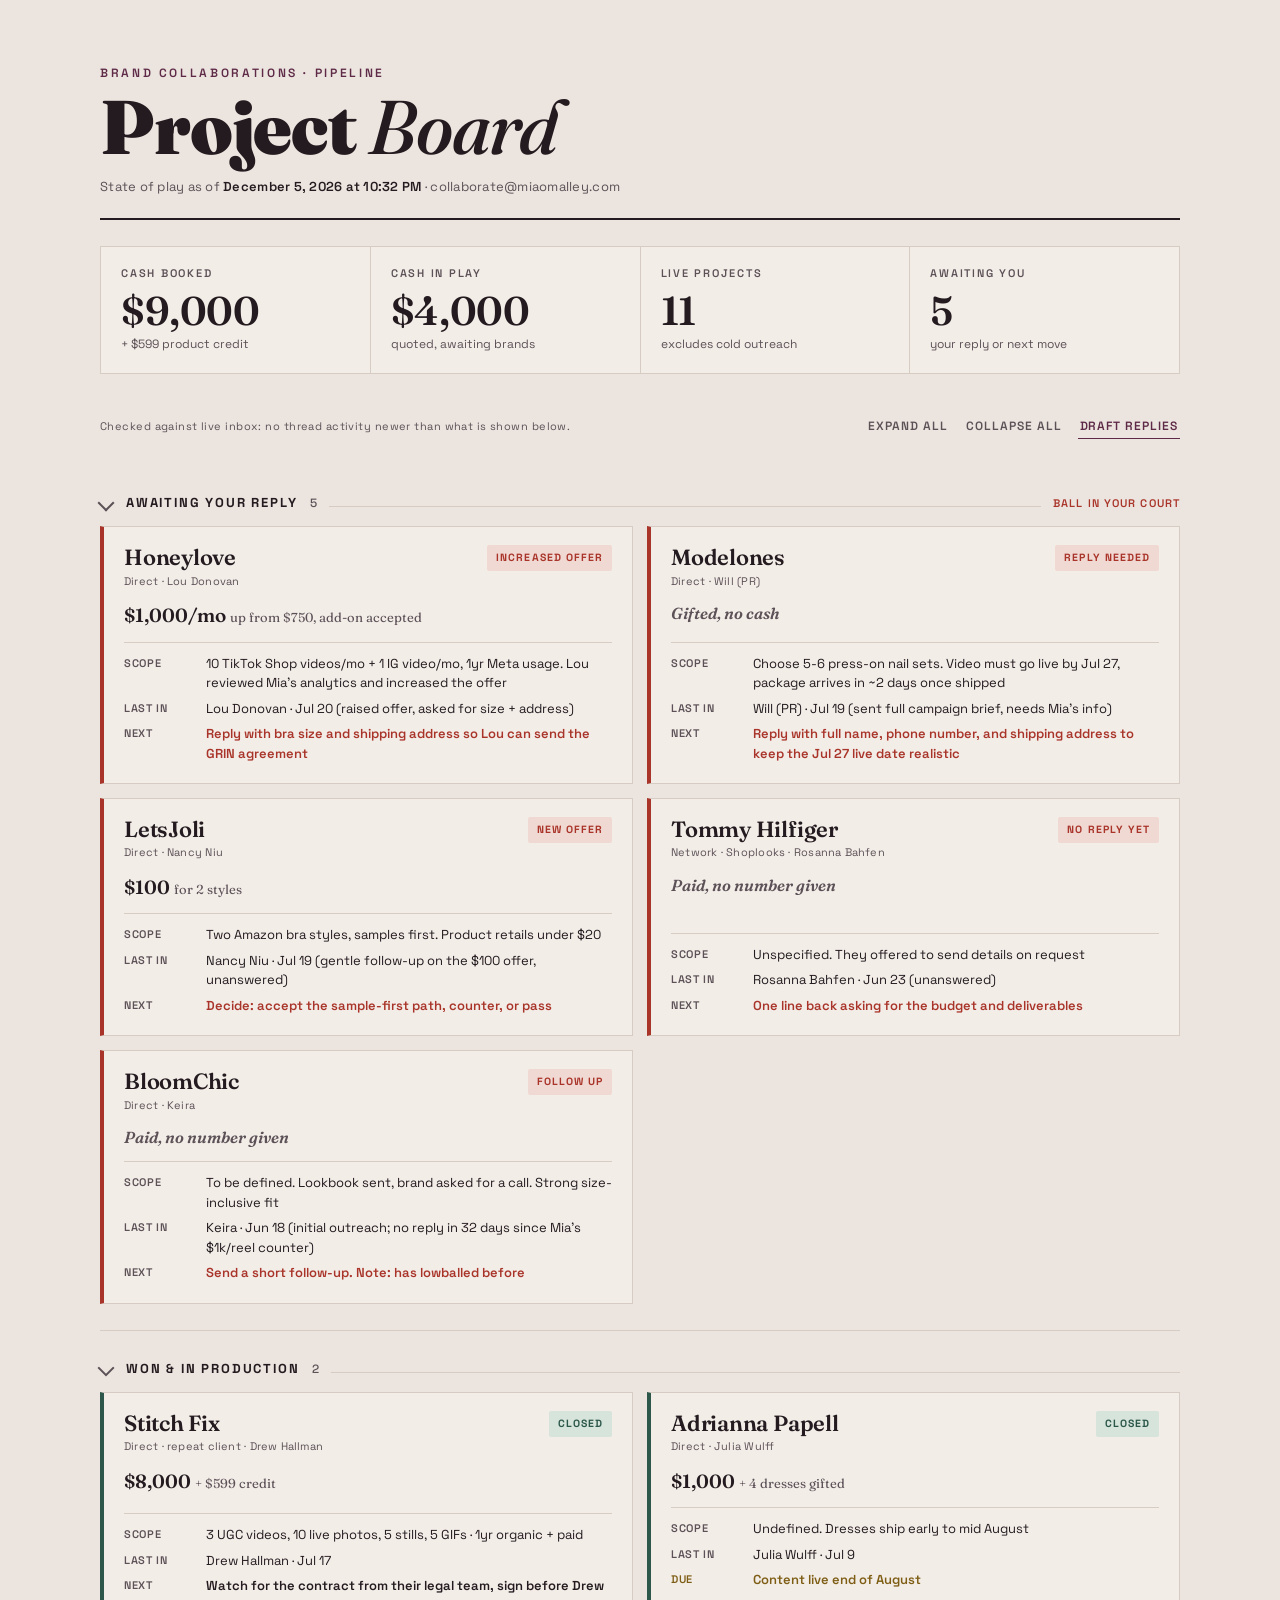
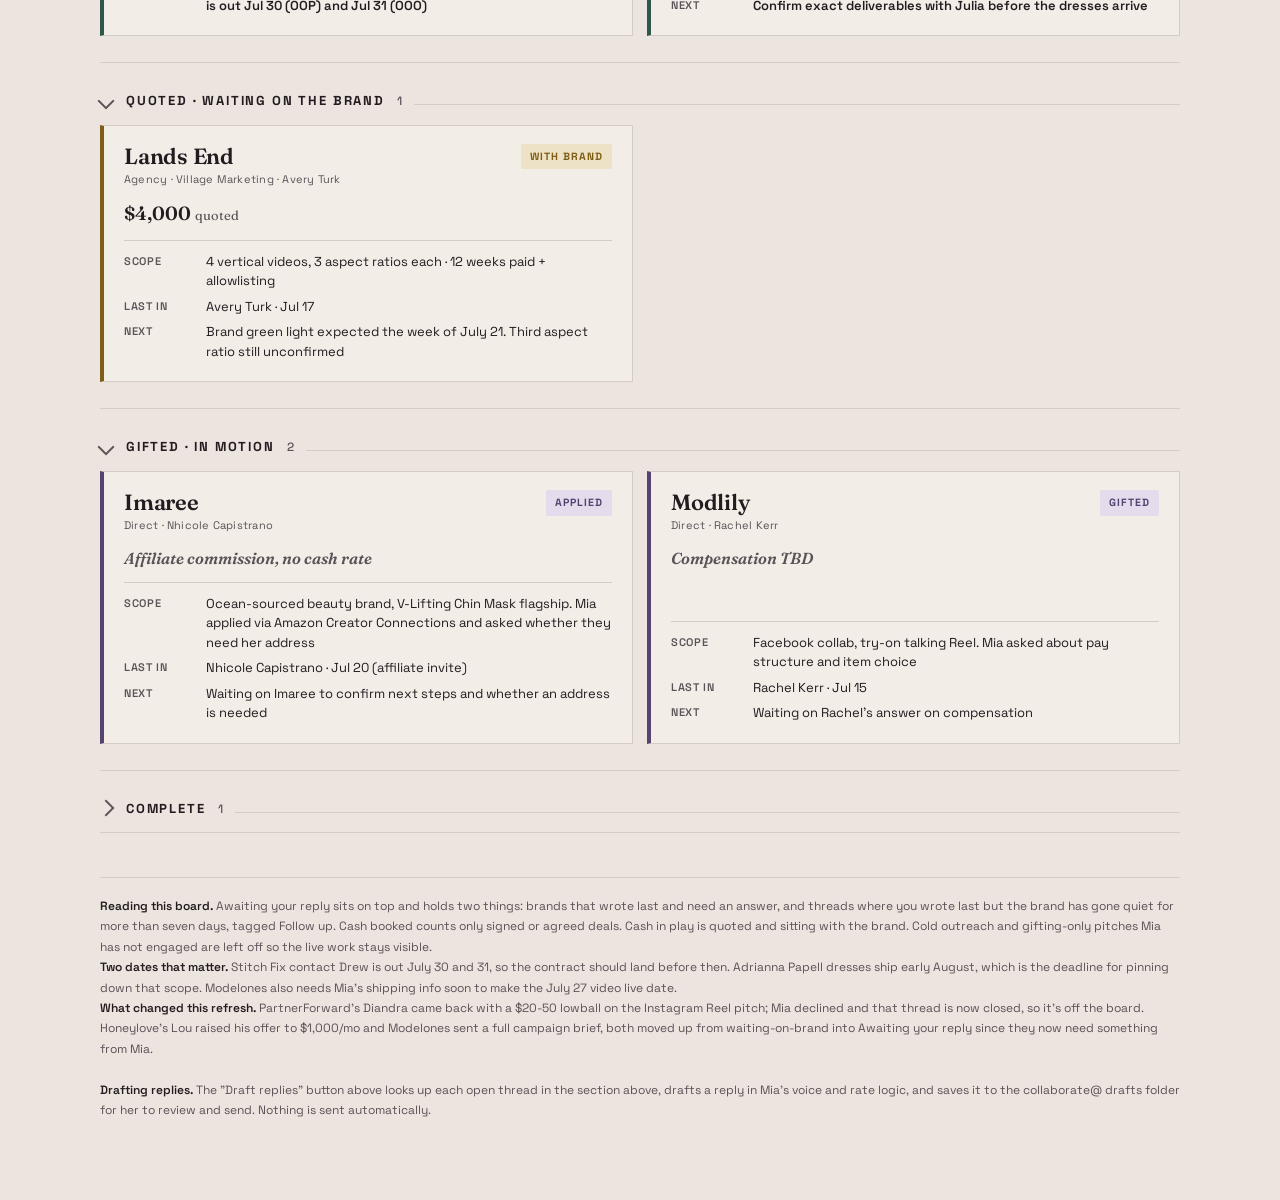
==== commit 5e01bd02: "Add files via upload" ====
--- a/index.html
+++ b/index.html
@@ -1,462 +1,678 @@
 <!DOCTYPE html>
+<script type="application/json" id="cowork-artifact-meta">
+{
+  "name": "Mo Pipeline Board",
+  "schemaVersion": 1,
+  "description": "Mia O'Malley brand pipeline board, refreshed against collaborate@miaomalley.com on Jul 20, 2026. PartnerForward declined by Mia and removed; Honeylove and Modelones moved into Awaiting your reply after brands sent actionable asks. 'Last in' checks count brand-side messages only, never Mia's own sent mail. A manual 'Draft replies' action drafts replies for the awaiting-reply section, saved to the collaborate@ drafts folder via Spark.",
+  "mcpTools": [
+    "mcp__Spark__search",
+    "mcp__Spark__draft"
+  ],
+  "mcpServerNames": [
+    "Spark"
+  ]
+}
+</script>
 <html lang="en">
 <head>
 <meta charset="UTF-8">
 <meta name="viewport" content="width=device-width, initial-scale=1.0">
-<title>Sean Jaques · Writer / Creative Director</title>
+<title>Mia O'Malley — Project Board</title>
+<link rel="preconnect" href="https://fonts.googleapis.com">
+<link rel="preconnect" href="https://fonts.gstatic.com" crossorigin>
+<link href="https://fonts.googleapis.com/css2?family=Fraunces:opsz,wght@9..144,400;9..144,500;9..144,600;9..144,900&family=Space+Grotesk:wght@400;500;600;700&display=swap" rel="stylesheet">
 <style>
-@import url('https://fonts.googleapis.com/css2?family=Anton&family=IBM+Plex+Mono:wght@400;500&display=swap');
-
-:root{
-  --bg:#100F0D;
-  --bone:#EAE4D8;
-  --dim:#6B665C;
-  --dimmer:#413E38;
-  --tape:#E8C34A;
-  --mono:'IBM Plex Mono', ui-monospace, 'SFMono-Regular', Menlo, monospace;
-  --display:'Anton', 'Arial Narrow', Impact, sans-serif;
-  --body:-apple-system, BlinkMacSystemFont, 'Segoe UI', Helvetica, Arial, sans-serif;
-}
-*{margin:0;padding:0;box-sizing:border-box}
-html,body{height:100%}
-@supports (height:100dvh){ html,body{height:100dvh} }
-body{
-  background:var(--bg);
-  color:var(--bone);
-  font-family:var(--body);
-  overflow:hidden;
-}
-
-/* ---------- background plates (where teaser mp4s drop in) ---------- */
-.plates{position:fixed;inset:0;z-index:0}
-.plate{
-  position:absolute;inset:0;
-  opacity:0;
-  transition:opacity .5s ease;
-  transform-origin:center;
-}
-.plate.active{opacity:1}
-.plate .fill{
-  position:absolute;inset:-6%;
-  animation:drift 22s ease-in-out infinite alternate;
-}
-@keyframes drift{
-  from{transform:scale(1) translate(0,0)}
-  to{transform:scale(1.08) translate(-1.5%,1%)}
-}
-@media (prefers-reduced-motion: reduce){
-  .plate .fill{animation:none}
-  .plate{transition:none}
-}
-.plate::after{ /* darkening scrim so type always reads */
-  content:'';position:absolute;inset:0;
-  background:linear-gradient(90deg, rgba(16,15,13,.92) 0%, rgba(16,15,13,.72) 45%, rgba(16,15,13,.35) 100%);
-}
-.plate .slot{
-  position:absolute;right:24px;bottom:24px;z-index:2;
-  font-family:var(--mono);font-size:10px;letter-spacing:.08em;
-  color:rgba(234,228,216,.5);
-  border:1px dashed rgba(234,228,216,.3);
-  padding:6px 10px;
-}
-
-/* ---------- frame ---------- */
-.frame{
-  position:relative;z-index:1;
-  height:100%;
-  display:flex;flex-direction:column;
-  padding:clamp(20px,4vw,48px);
-}
-header{
-  display:flex;justify-content:space-between;align-items:baseline;
-  font-family:var(--mono);font-size:14px;letter-spacing:.06em;
-  text-shadow:0 1px 10px rgba(16,15,13,.9), 0 0 2px rgba(16,15,13,.8);
-}
-header .name{color:var(--bone);font-weight:600;font-size:16px}
-header .role{color:#A29B8D;font-weight:500}
-@media(max-width:640px){header .role{display:block;font-size:12px}}
-
-/* ---------- project index ---------- */
-.index{
-  flex:1;display:flex;flex-direction:column;justify-content:center;
-  max-width:900px;
-  position:relative;
-  min-height:0;overflow-y:auto;
-  scrollbar-width:none;
-}
-.index::-webkit-scrollbar{display:none}
-.tape{
-  position:absolute;left:-14px;width:6px;height:34px;
-  background:var(--tape);
-  transform:rotate(-4deg);
-  transition:top .25s cubic-bezier(.2,.8,.2,1);
-  box-shadow:0 1px 4px rgba(0,0,0,.5);
-}
-@media (prefers-reduced-motion: reduce){.tape{transition:none}}
-.row{
-  display:flex;align-items:baseline;gap:18px;
-  padding:2px 0 2px 14px;
-  cursor:pointer;
-  text-decoration:none;
-  border:none;background:none;text-align:left;width:100%;
-}
-.row:focus-visible{outline:2px solid var(--tape);outline-offset:2px}
-.row .sc{
-  font-family:var(--mono);font-size:10px;color:var(--dimmer);
-  width:38px;flex:none;letter-spacing:.05em;
-  transition:color .2s;
-}
-.row .title{
-  font-family:var(--display);
-  font-size:clamp(22px,4.2vh,44px);
-  line-height:1.12;
-  letter-spacing:.01em;
-  text-transform:uppercase;
-  color:var(--dim);
-  transition:color .2s;
-  white-space:nowrap;overflow:hidden;text-overflow:ellipsis;
-}
-.row .tag{
-  font-family:var(--mono);font-size:10px;letter-spacing:.1em;
-  text-transform:uppercase;color:var(--dimmer);
-  flex:none;transition:color .2s;
-}
-.row.active .title{color:var(--bone)}
-.row.active .sc{color:var(--tape)}
-.row.active .tag{color:var(--dim)}
-@media(max-width:640px){
-  .row .tag{display:none}
-  .row .title{white-space:normal;font-size:clamp(20px,3.4vh,30px)}
-  .row{padding-top:6px;padding-bottom:6px}
-  .row .sc{width:30px}
-}
-
-/* ---------- footer ---------- */
-footer{
-  display:flex;justify-content:space-between;align-items:baseline;
-  font-family:var(--mono);font-size:12px;letter-spacing:.06em;
-}
-footer a{color:var(--bone);text-decoration:none;border-bottom:1px solid var(--tape)}
-footer a:hover{color:var(--tape)}
-footer .hint{color:var(--dimmer);font-size:10px}
-.aboutLink{
-  font-family:var(--mono);font-size:14px;font-weight:600;letter-spacing:.08em;
-  color:var(--bone);background:none;border:none;cursor:pointer;padding:2px 0;
-  border-bottom:1px solid var(--tape);
-  text-shadow:0 1px 10px rgba(16,15,13,.9);
-}
-.aboutLink:hover{color:var(--tape)}
-.aboutLink:focus-visible{outline:2px solid var(--tape);outline-offset:2px}
-.overlay .about-body p{margin-bottom:20px}
-.overlay .about-contact{
-  margin-top:44px;padding-top:28px;
-  border-top:1px solid rgba(234,228,216,.15);
-  font-family:var(--mono);font-size:13px;letter-spacing:.04em;
-}
-.overlay .about-contact a{color:var(--bone);text-decoration:none;border-bottom:1px solid var(--tape)}
-.overlay .about-contact a:hover{color:var(--tape)}
-.overlay .about-contact .socials{margin-top:10px;font-size:11px}
-.overlay .about-contact .socials a{color:var(--dim);border-bottom-color:transparent}
-.overlay .about-contact .socials a:hover{color:var(--tape)}
-@media(max-width:640px){footer .hint{display:none}}
-
-/* ---------- project overlay ---------- */
-.overlay{
-  position:fixed;inset:0;z-index:10;
-  background:rgba(16,15,13,.97);
-  display:none;
-  overflow-y:auto;
-}
-.overlay.open{display:block}
-.overlay .inner{
-  max-width:760px;margin:0 auto;
-  padding:clamp(24px,6vw,72px) clamp(20px,4vw,48px);
-}
-.overlay .back{
-  font-family:var(--mono);font-size:12px;color:var(--dim);
-  background:none;border:none;cursor:pointer;letter-spacing:.06em;
-  padding:4px 0;margin-bottom:36px;
-}
-.overlay .back:hover{color:var(--tape)}
-.overlay .back:focus-visible{outline:2px solid var(--tape);outline-offset:2px}
-.overlay h2{
-  font-family:var(--display);text-transform:uppercase;
-  font-size:clamp(34px,6vw,60px);line-height:1.05;margin-bottom:10px;
-}
-.overlay .meta{
-  font-family:var(--mono);font-size:11px;letter-spacing:.1em;
-  text-transform:uppercase;color:var(--dim);margin-bottom:32px;
-}
-.overlay .meta .t{color:var(--tape)}
-.overlay .awards{
-  font-family:var(--mono);font-size:10px;letter-spacing:.08em;
-  text-transform:uppercase;color:var(--tape);
-  margin:-22px 0 32px;
-}
-.overlay .video{
-  aspect-ratio:16/9;border:1px dashed rgba(234,228,216,.25);
-  display:flex;align-items:center;justify-content:center;
-  font-family:var(--mono);font-size:11px;color:var(--dim);
-  margin-bottom:32px;letter-spacing:.08em;
-}
-.overlay p{
-  font-size:16px;line-height:1.65;color:var(--bone);
-  max-width:60ch;
-}
-.overlay .bts-label{
-  font-family:var(--mono);font-size:11px;letter-spacing:.12em;
-  color:var(--tape);margin:40px 0 12px;
-}
-.overlay .video.vertical{
-  aspect-ratio:9/16;max-width:340px;
-}
-.overlay .video.soon{
-  border:1px solid rgba(232,195,74,.5);
-  color:var(--tape);font-size:13px;letter-spacing:.3em;
-}
+  :root{
+    color-scheme: light;
+    --paper:#ECE5DF;
+    --paper-2:#F3EDE8;
+    --ink:#231B1F;
+    --ink-soft:#5B5157;
+    --plum:#5E2A47;
+    --rule:#D6CCC4;
+
+    --won-ink:#2C574A;      --won-bg:#D6E4DB;
+    --wait-ink:#7E5E14;     --wait-bg:#EEE2C6;
+    --act-ink:#A9352A;      --act-bg:#F1D9D3;
+    --gift-ink:#54426F;     --gift-bg:#E4DBEC;
+    --done-ink:#4F4A48;     --done-bg:#DDD6D1;
+
+    --display:'Fraunces',Georgia,serif;
+    --util:'Space Grotesk',system-ui,sans-serif;
+  }
+
+  *{box-sizing:border-box;margin:0;padding:0}
+
+  body{
+    background:var(--paper);
+    color:var(--ink);
+    font-family:var(--util);
+    line-height:1.5;
+    -webkit-font-smoothing:antialiased;
+    padding:clamp(20px,5vw,64px) clamp(16px,5vw,48px) 80px;
+  }
+
+  .wrap{max-width:1080px;margin:0 auto}
+
+  .mast{
+    border-bottom:2px solid var(--ink);
+    padding-bottom:22px;
+    margin-bottom:26px;
+  }
+  .eyebrow{
+    font-size:12px;font-weight:600;letter-spacing:.22em;
+    text-transform:uppercase;color:var(--plum);
+  }
+  h1{
+    font-family:var(--display);
+    font-optical-sizing:auto;
+    font-weight:900;
+    font-size:clamp(38px,8vw,76px);
+    line-height:.95;letter-spacing:-.015em;
+    margin:.12em 0 .18em;
+  }
+  h1 em{font-style:italic;font-weight:500}
+  .asof{font-size:13px;color:var(--ink-soft);letter-spacing:.02em}
+  .asof b{color:var(--ink);font-weight:600}
+
+  .ledger{
+    display:grid;grid-template-columns:repeat(4,1fr);
+    gap:1px;background:var(--rule);border:1px solid var(--rule);
+    margin-bottom:40px;
+  }
+  .cell{background:var(--paper-2);padding:18px 20px 20px}
+  .cell .lab{
+    font-size:11px;font-weight:600;letter-spacing:.16em;
+    text-transform:uppercase;color:var(--ink-soft);
+  }
+  .cell .fig{
+    font-family:var(--display);font-weight:600;
+    font-size:clamp(26px,4vw,40px);line-height:1.05;
+    margin-top:8px;letter-spacing:-.01em;
+  }
+  .cell .sub{font-size:12px;color:var(--ink-soft);margin-top:3px}
+  @media(max-width:640px){.ledger{grid-template-columns:repeat(2,1fr)}}
+
+  .toolbar{
+    display:flex;justify-content:space-between;align-items:center;gap:14px;
+    margin-bottom:8px;
+    flex-wrap:wrap;
+  }
+  .toolbar .live{
+    font-size:11px;color:var(--ink-soft);letter-spacing:.04em;
+  }
+  .toolbar .actions{display:flex;gap:14px;flex-wrap:wrap}
+  .toolbar button{
+    font-family:var(--util);font-size:12px;font-weight:600;
+    letter-spacing:.08em;text-transform:uppercase;
+    color:var(--ink-soft);background:none;border:none;
+    cursor:pointer;padding:4px 2px;
+  }
+  .toolbar button:hover{color:var(--plum)}
+  .toolbar button:disabled{opacity:.4;cursor:default}
+  .toolbar button#draft-btn{color:var(--plum);border-bottom:1px solid var(--plum)}
+
+  .draft-status{font-size:11px;color:var(--ink-soft);letter-spacing:.02em;margin-bottom:18px;min-height:14px}
+  .draft-status.err{color:var(--act-ink)}
+
+  .card-draft-note{
+    margin-top:8px;padding-top:8px;border-top:1px dashed var(--rule);
+    font-size:11.5px;color:var(--plum);font-style:italic;
+  }
+
+  .section{
+    margin-bottom:14px;
+    border-bottom:1px solid var(--rule);
+  }
+  .section[open]{padding-bottom:26px}
+  .sec-head{
+    display:flex;align-items:baseline;gap:12px;
+    padding:14px 0;cursor:pointer;list-style:none;
+  }
+  .sec-head::-webkit-details-marker{display:none}
+  .chev{
+    flex:none;width:12px;height:12px;margin-right:2px;
+    border-right:2px solid var(--ink-soft);
+    border-bottom:2px solid var(--ink-soft);
+    transform:rotate(-45deg);transition:transform .2s ease;
+    align-self:center;
+  }
+  .section[open] .chev{transform:rotate(45deg)}
+  .sec-head h2{
+    font-size:13px;font-weight:700;letter-spacing:.14em;text-transform:uppercase;
+  }
+  .sec-head .count{font-size:12px;color:var(--ink-soft);font-weight:500}
+  .sec-head .line{flex:1;height:1px;background:var(--rule)}
+  .sec-head .hint{
+    font-size:11px;font-weight:600;letter-spacing:.1em;text-transform:uppercase;
+    color:var(--act-ink);
+  }
+
+  .grid{display:grid;grid-template-columns:repeat(2,1fr);gap:14px}
+  @media(max-width:720px){.grid{grid-template-columns:1fr}}
+
+  .card{
+    background:var(--paper-2);
+    border:1px solid var(--rule);
+    border-left:4px solid var(--done-ink);
+    padding:18px 20px 20px;
+    display:flex;flex-direction:column;
+  }
+  .section[open] .card{animation:rise .45s ease both}
+  @keyframes rise{from{opacity:0;transform:translateY(8px)}to{opacity:1;transform:none}}
+
+  .card .top{display:flex;justify-content:space-between;align-items:flex-start;gap:12px;margin-bottom:10px}
+  .brand{font-family:var(--display);font-weight:600;font-size:22px;line-height:1.1;letter-spacing:-.01em}
+  .src{font-size:11px;color:var(--ink-soft);margin-top:3px;letter-spacing:.02em}
+
+  .tag{
+    flex:none;font-size:10.5px;font-weight:700;letter-spacing:.1em;text-transform:uppercase;
+    padding:5px 9px;border-radius:2px;white-space:nowrap;
+  }
+
+  .money{font-family:var(--display);font-weight:600;font-size:19px;margin:2px 0 12px}
+  .money .credit{font-size:13px;color:var(--ink-soft);font-weight:400}
+  .money.tbd{color:var(--ink-soft);font-style:italic;font-size:16px}
+
+  .meta{border-top:1px solid var(--rule);padding-top:11px;margin-top:auto}
+  .row{display:flex;gap:8px;font-size:13px;margin-bottom:6px}
+  .row:last-child{margin-bottom:0}
+  .row .k{
+    flex:none;width:74px;color:var(--ink-soft);
+    font-size:11px;font-weight:600;letter-spacing:.06em;text-transform:uppercase;padding-top:1px;
+  }
+  .row .v{color:var(--ink)}
+  .row .v.next{font-weight:600}
+  .row .v.due{font-weight:600}
+  .s-won .v.due,.s-wait .v.due{color:var(--wait-ink)}
+  .row.deadline .k{color:var(--wait-ink)}
+  .row.live-note .k{color:var(--plum)}
+  .row.live-note .v{font-style:italic;color:var(--plum)}
+
+  .s-won{border-left-color:var(--won-ink)}
+  .s-won .tag{background:var(--won-bg);color:var(--won-ink)}
+  .s-wait{border-left-color:var(--wait-ink)}
+  .s-wait .tag{background:var(--wait-bg);color:var(--wait-ink)}
+  .s-act{border-left-color:var(--act-ink)}
+  .s-act .tag{background:var(--act-bg);color:var(--act-ink)}
+  .s-act .v.next{color:var(--act-ink)}
+  .s-gift{border-left-color:var(--gift-ink)}
+  .s-gift .tag{background:var(--gift-bg);color:var(--gift-ink)}
+  .s-done{border-left-color:var(--done-ink)}
+  .s-done .tag{background:var(--done-bg);color:var(--done-ink)}
+
+  footer{
+    margin-top:44px;padding-top:18px;border-top:1px solid var(--rule);
+    font-size:12px;color:var(--ink-soft);line-height:1.7;
+  }
+  footer b{color:var(--ink);font-weight:600}
+
+  @media(prefers-reduced-motion:reduce){
+    .section[open] .card{animation:none}
+    .chev{transition:none}
+  }
 </style>
 </head>
 <body>
-
-<div class="plates" id="plates" aria-hidden="true"></div>
-
-<div class="frame">
-  <header>
-    <div>
-      <span class="name">SEAN JAQUES</span>&nbsp;&nbsp;<span class="role">WRITER / CREATIVE DIRECTOR / PRODUCER</span>
-    </div>
-    <button class="aboutLink" id="aboutLink">ABOUT</button>
+<div class="wrap">
+
+  <header class="mast">
+    <div class="eyebrow">Brand Collaborations · Pipeline</div>
+    <h1>Project <em>Board</em></h1>
+    <div class="asof">State of play as of <b id="asof-date">July 20, 2026, 11:30 PM</b> · collaborate@miaomalley.com</div>
   </header>
 
-  <nav class="index" id="index" aria-label="Selected work">
-    <div class="tape" id="tape"></div>
-  </nav>
-
-  <footer>
-    <div>GOT SOMETHING WORTH MAKING? <a href="mailto:sean@seanjaques.com">SEAN@SEANJAQUES.COM</a></div>
-    <div class="hint">HOVER TO PREVIEW · CLICK FOR PROJECT</div>
-  </footer>
-</div>
-
-<div class="overlay" id="overlay" role="dialog" aria-modal="true" aria-labelledby="ovTitle">
-  <div class="inner">
-    <button class="back" id="backBtn">&larr; BACK TO INDEX</button>
-    <h2 id="ovTitle"></h2>
-    <div class="meta" id="ovMeta"></div>
-    <div class="awards" id="ovAwards" style="display:none"></div>
-    <div class="video" id="ovVideo">HERO EMBED · YOUTUBE / VIMEO</div>
-    <p id="ovBody"></p>
-    <div id="ovBtsWrap" style="display:none">
-      <div class="bts-label">BEHIND THE SCENES</div>
-      <div class="video" id="ovBts"></div>
+  <section class="ledger" aria-label="Pipeline totals">
+    <div class="cell"><div class="lab">Cash booked</div><div class="fig">$9,000</div><div class="sub">+ $599 product credit</div></div>
+    <div class="cell"><div class="lab">Cash in play</div><div class="fig">$4,000</div><div class="sub">quoted, awaiting brands</div></div>
+    <div class="cell"><div class="lab">Live projects</div><div class="fig">11</div><div class="sub">excludes cold outreach</div></div>
+    <div class="cell"><div class="lab">Awaiting you</div><div class="fig">5</div><div class="sub">your reply or next move</div></div>
+  </section>
+
+  <div class="toolbar">
+    <div class="live" id="live-status">Checking collaborate@miaomalley.com for newer activity…</div>
+    <div class="actions">
+      <button type="button" onclick="document.querySelectorAll('details.section').forEach(d=>d.open=true)">Expand all</button>
+      <button type="button" onclick="document.querySelectorAll('details.section').forEach(d=>d.open=false)">Collapse all</button>
+      <button type="button" id="draft-btn" onclick="draftAwaitingReplies()">Draft replies</button>
     </div>
   </div>
+  <div class="draft-status" id="draft-status"></div>
+
+  <!-- ===== AWAITING MIA (top) ===== -->
+  <details class="section" id="awaiting-section" open>
+    <summary class="sec-head">
+      <span class="chev"></span>
+      <h2>Awaiting your reply</h2><span class="count">5</span>
+      <span class="line"></span><span class="hint">Ball in your court</span>
+    </summary>
+    <div class="grid">
+
+      <article class="card s-act" data-query="Honeylove Lou Donovan TikTok Shop" data-in="collaborate@miaomalley.com" data-brand="Honeylove">
+        <div class="top">
+          <div><div class="brand">Honeylove</div><div class="src">Direct · Lou Donovan</div></div>
+          <div class="tag">Increased offer</div>
+        </div>
+        <div class="money">$1,000/mo <span class="credit">up from $750, add-on accepted</span></div>
+        <div class="meta">
+          <div class="row"><span class="k">Scope</span><span class="v">10 TikTok Shop videos/mo + 1 IG video/mo, 1yr Meta usage. Lou reviewed Mia's analytics and increased the offer</span></div>
+          <div class="row live-last"><span class="k">Last in</span><span class="v">Lou Donovan · Jul 20 (raised offer, asked for size + address)</span></div>
+          <div class="row"><span class="k">Next</span><span class="v next">Reply with bra size and shipping address so Lou can send the GRIN agreement</span></div>
+        </div>
+      </article>
+
+      <article class="card s-act" data-query="Modelones press-on nails" data-in="collaborate@miaomalley.com" data-brand="Modelones">
+        <div class="top">
+          <div><div class="brand">Modelones</div><div class="src">Direct · Will (PR)</div></div>
+          <div class="tag">Reply needed</div>
+        </div>
+        <div class="money tbd">Gifted, no cash</div>
+        <div class="meta">
+          <div class="row"><span class="k">Scope</span><span class="v">Choose 5-6 press-on nail sets. Video must go live by Jul 27, package arrives in ~2 days once shipped</span></div>
+          <div class="row live-last"><span class="k">Last in</span><span class="v">Will (PR) · Jul 19 (sent full campaign brief, needs Mia's info)</span></div>
+          <div class="row"><span class="k">Next</span><span class="v next">Reply with full name, phone number, and shipping address to keep the Jul 27 live date realistic</span></div>
+        </div>
+      </article>
+
+      <article class="card s-act" data-query="LetsJoli Nancy Niu" data-in="collaborate@miaomalley.com" data-brand="LetsJoli">
+        <div class="top">
+          <div><div class="brand">LetsJoli</div><div class="src">Direct · Nancy Niu</div></div>
+          <div class="tag">New offer</div>
+        </div>
+        <div class="money">$100 <span class="credit">for 2 styles</span></div>
+        <div class="meta">
+          <div class="row"><span class="k">Scope</span><span class="v">Two Amazon bra styles, samples first. Product retails under $20</span></div>
+          <div class="row live-last"><span class="k">Last in</span><span class="v">Nancy Niu · Jul 19 (gentle follow-up on the $100 offer, unanswered)</span></div>
+          <div class="row"><span class="k">Next</span><span class="v next">Decide: accept the sample-first path, counter, or pass</span></div>
+        </div>
+      </article>
+
+      <article class="card s-act" data-query="Tommy Hilfiger Shoplooks Rosanna Bahfen" data-in="collaborate@miaomalley.com" data-brand="Tommy Hilfiger">
+        <div class="top">
+          <div><div class="brand">Tommy Hilfiger</div><div class="src">Network · Shoplooks · Rosanna Bahfen</div></div>
+          <div class="tag">No reply yet</div>
+        </div>
+        <div class="money tbd">Paid, no number given</div>
+        <div class="meta">
+          <div class="row"><span class="k">Scope</span><span class="v">Unspecified. They offered to send details on request</span></div>
+          <div class="row live-last"><span class="k">Last in</span><span class="v">Rosanna Bahfen · Jun 23 (unanswered)</span></div>
+          <div class="row"><span class="k">Next</span><span class="v next">One line back asking for the budget and deliverables</span></div>
+        </div>
+      </article>
+
+      <article class="card s-act" data-query="BloomChic Keira" data-in="collaborate@miaomalley.com" data-brand="BloomChic">
+        <div class="top">
+          <div><div class="brand">BloomChic</div><div class="src">Direct · Keira</div></div>
+          <div class="tag">Follow up</div>
+        </div>
+        <div class="money tbd">Paid, no number given</div>
+        <div class="meta">
+          <div class="row"><span class="k">Scope</span><span class="v">To be defined. Lookbook sent, brand asked for a call. Strong size-inclusive fit</span></div>
+          <div class="row live-last"><span class="k">Last in</span><span class="v">Keira · Jun 18 (initial outreach; no reply in 32 days since Mia's $1k/reel counter)</span></div>
+          <div class="row"><span class="k">Next</span><span class="v next">Send a short follow-up. Note: has lowballed before</span></div>
+        </div>
+      </article>
+
+    </div>
+  </details>
+
+  <!-- ===== WON ===== -->
+  <details class="section" open>
+    <summary class="sec-head">
+      <span class="chev"></span>
+      <h2>Won &amp; in production</h2><span class="count">2</span><span class="line"></span>
+    </summary>
+    <div class="grid">
+
+      <article class="card s-won" data-query="Stitch Fix Drew Hallman contract" data-in="collaborate@miaomalley.com" data-brand="Stitch Fix">
+        <div class="top">
+          <div><div class="brand">Stitch Fix</div><div class="src">Direct · repeat client · Drew Hallman</div></div>
+          <div class="tag">Closed</div>
+        </div>
+        <div class="money">$8,000 <span class="credit">+ $599 credit</span></div>
+        <div class="meta">
+          <div class="row"><span class="k">Scope</span><span class="v">3 UGC videos, 10 live photos, 5 stills, 5 GIFs · 1yr organic + paid</span></div>
+          <div class="row live-last"><span class="k">Last in</span><span class="v">Drew Hallman · Jul 17</span></div>
+          <div class="row"><span class="k">Next</span><span class="v next">Watch for the contract from their legal team, sign before Drew is out Jul 30 (OOP) and Jul 31 (OOO)</span></div>
+        </div>
+      </article>
+
+      <article class="card s-won" data-query="Adrianna Papell Julia Wulff" data-in="collaborate@miaomalley.com" data-brand="Adrianna Papell">
+        <div class="top">
+          <div><div class="brand">Adrianna Papell</div><div class="src">Direct · Julia Wulff</div></div>
+          <div class="tag">Closed</div>
+        </div>
+        <div class="money">$1,000 <span class="credit">+ 4 dresses gifted</span></div>
+        <div class="meta">
+          <div class="row"><span class="k">Scope</span><span class="v">Undefined. Dresses ship early to mid August</span></div>
+          <div class="row live-last"><span class="k">Last in</span><span class="v">Julia Wulff · Jul 9</span></div>
+          <div class="row deadline"><span class="k">Due</span><span class="v due">Content live end of August</span></div>
+          <div class="row"><span class="k">Next</span><span class="v next">Confirm exact deliverables with Julia before the dresses arrive</span></div>
+        </div>
+      </article>
+
+    </div>
+  </details>
+
+  <!-- ===== AWAITING BRAND ===== -->
+  <details class="section" open>
+    <summary class="sec-head">
+      <span class="chev"></span>
+      <h2>Quoted · waiting on the brand</h2><span class="count">1</span><span class="line"></span>
+    </summary>
+    <div class="grid">
+
+      <article class="card s-wait" data-query="Lands End Village Marketing Avery Turk" data-in="collaborate@miaomalley.com" data-brand="Lands End">
+        <div class="top">
+          <div><div class="brand">Lands End</div><div class="src">Agency · Village Marketing · Avery Turk</div></div>
+          <div class="tag">With brand</div>
+        </div>
+        <div class="money">$4,000 <span class="credit">quoted</span></div>
+        <div class="meta">
+          <div class="row"><span class="k">Scope</span><span class="v">4 vertical videos, 3 aspect ratios each · 12 weeks paid + allowlisting</span></div>
+          <div class="row live-last"><span class="k">Last in</span><span class="v">Avery Turk · Jul 17</span></div>
+          <div class="row"><span class="k">Next</span><span class="v">Brand green light expected the week of July 21. Third aspect ratio still unconfirmed</span></div>
+        </div>
+      </article>
+
+    </div>
+  </details>
+
+  <!-- ===== GIFTED ===== -->
+  <details class="section" open>
+    <summary class="sec-head">
+      <span class="chev"></span>
+      <h2>Gifted · in motion</h2><span class="count">2</span><span class="line"></span>
+    </summary>
+    <div class="grid">
+
+      <article class="card s-gift" data-query="Imaree Nhicole Capistrano" data-in="collaborate@miaomalley.com" data-brand="Imaree">
+        <div class="top">
+          <div><div class="brand">Imaree</div><div class="src">Direct · Nhicole Capistrano</div></div>
+          <div class="tag">Applied</div>
+        </div>
+        <div class="money tbd">Affiliate commission, no cash rate</div>
+        <div class="meta">
+          <div class="row"><span class="k">Scope</span><span class="v">Ocean-sourced beauty brand, V-Lifting Chin Mask flagship. Mia applied via Amazon Creator Connections and asked whether they need her address</span></div>
+          <div class="row live-last"><span class="k">Last in</span><span class="v">Nhicole Capistrano · Jul 20 (affiliate invite)</span></div>
+          <div class="row"><span class="k">Next</span><span class="v">Waiting on Imaree to confirm next steps and whether an address is needed</span></div>
+        </div>
+      </article>
+
+      <article class="card s-gift" data-query="Modlily Rachel Kerr" data-in="collaborate@miaomalley.com" data-brand="Modlily">
+        <div class="top">
+          <div><div class="brand">Modlily</div><div class="src">Direct · Rachel Kerr</div></div>
+          <div class="tag">Gifted</div>
+        </div>
+        <div class="money tbd">Compensation TBD</div>
+        <div class="meta">
+          <div class="row"><span class="k">Scope</span><span class="v">Facebook collab, try-on talking Reel. Mia asked about pay structure and item choice</span></div>
+          <div class="row live-last"><span class="k">Last in</span><span class="v">Rachel Kerr · Jul 15</span></div>
+          <div class="row"><span class="k">Next</span><span class="v">Waiting on Rachel's answer on compensation</span></div>
+        </div>
+      </article>
+
+    </div>
+  </details>
+
+  <!-- ===== COMPLETE ===== -->
+  <details class="section">
+    <summary class="sec-head">
+      <span class="chev"></span>
+      <h2>Complete</h2><span class="count">1</span><span class="line"></span>
+    </summary>
+    <div class="grid">
+
+      <article class="card s-done" data-query="Quince GRIN Lily Goldberg" data-in="collaborate@miaomalley.com" data-brand="Quince">
+        <div class="top">
+          <div><div class="brand">Quince</div><div class="src">Direct · via GRIN · Lily Goldberg</div></div>
+          <div class="tag">Delivered</div>
+        </div>
+        <div class="money tbd">Gifted + affiliate code</div>
+        <div class="meta">
+          <div class="row"><span class="k">Scope</span><span class="v">1 IG story + 1 in-feed post. Content approved July 7</span></div>
+          <div class="row live-last"><span class="k">Last in</span><span class="v">GRIN · Jul 9 (metrics request)</span></div>
+          <div class="row"><span class="k">Next</span><span class="v next">Send GRIN the Instagram metrics it requested, then close out</span></div>
+        </div>
+      </article>
+
+    </div>
+  </details>
+
+  <footer>
+    <b>Reading this board.</b> Awaiting your reply sits on top and holds two things: brands that wrote last and need an answer, and threads where you wrote last but the brand has gone quiet for more than seven days, tagged Follow up. Cash booked counts only signed or agreed deals. Cash in play is quoted and sitting with the brand. Cold outreach and gifting-only pitches Mia has not engaged are left off so the live work stays visible.<br>
+    <b>Two dates that matter.</b> Stitch Fix contact Drew is out July 30 and 31, so the contract should land before then. Adrianna Papell dresses ship early August, which is the deadline for pinning down that scope. Modelones also needs Mia's shipping info soon to make the July 27 video live date.<br>
+    <b>What changed this refresh.</b> PartnerForward's Diandra came back with a $20-50 lowball on the Instagram Reel pitch; Mia declined and that thread is now closed, so it's off the board. Honeylove's Lou raised his offer to $1,000/mo and Modelones sent a full campaign brief, both moved up from waiting-on-brand into Awaiting your reply since they now need something from Mia.<br>
+    <span id="live-footer-note"></span><br>
+    <b>Drafting replies.</b> The "Draft replies" button above looks up each open thread in the section above, drafts a reply in Mia's voice and rate logic, and saves it to the collaborate@ drafts folder for her to review and send. Nothing is sent automatically.
+  </footer>
+
 </div>
 
-<div class="overlay" id="aboutOverlay" role="dialog" aria-modal="true" aria-labelledby="abTitle">
-  <div class="inner">
-    <button class="back" id="abBackBtn">&larr; BACK TO INDEX</button>
-    <h2 id="abTitle">ABOUT</h2>
-    <div class="meta"><span class="t">Writer / Creative Director / Producer</span></div>
-    <div class="about-body">
-      <p>I'm Sean Jaques. Writer / Creative Director / Producer. I make campaigns built around personalities: comedians, fighters, MVPs, magical unicorns, and one six-inch rapper.</p>
-      <p>The work here was made with a ridiculously talented team, where I've had a hand in 1,500+ projects for 100+ clients. Last year it picked up 14 honors at the American Advertising Awards, including Best of Show, plus coverage in AdAge and TMZ, which I'm told cancel each other out.</p>
-    </div>
-    <div class="about-contact">
-      GOT SOMETHING WORTH MAKING?<br>
-      <a href="mailto:sean@seanjaques.com">SEAN@SEANJAQUES.COM</a>
-      <div class="socials"><a href="https://www.linkedin.com/in/seanjaques/" target="_blank" rel="noopener">LINKEDIN</a></div>
-    </div>
-  </div>
-</div>
-
 <script>
-const projects = [
-  {src:"teasers/jingle-hoops.mp4", yt:"vxpiKnZKoUI", bts:"_ATCWjFDj2Q", btsVertical:true, awards:"Gold Addy, Online Advertising · Gold Addy, National TV · Bronze Telly · Shortlist, The Drum Awards", t:"Jingle Hoops 2.0", tag:"Talent Campaign", meta:"PrizePicks · Writer / Creative Director",
-   hue:["#2B1E3F","#5A3C86"],
-   body:"FanDuel tweeted that someone should remake the NBA's iconic Jingle Hoops spot. Five months later my team and I did it for real: live at Georgia Tech's McCamish Pavilion, hoops rigged with bells, and six of the internet's biggest personalities, Druski, Joe Budden, BigXThaPlug, Spice Adams, Sketch, and Funny Marco, standing in for six MVPs. Concept to air in twelve weeks, six talent schedules landed on one court for one day. AdAge and TMZ covered it, the NBA released its own remake two weeks later that was panned in relation to ours, and in the shoot's final two hours we grabbed a bonus spot that ended up running before the Super Bowl. Ask me about that part."},
-  {src:"teasers/not-an-expert.mp4", yt:"0kuIrIMTMSM", bts:"4ava9qpm4UE", awards:"", t:"Not an Expert", tag:"Commercial", meta:"FTX · Writer / Creative Director",
-   hue:["#0F2E22","#2E6B4F"],
-   body:"FTX signed Stephen Curry and gave us six hours of his time to launch the partnership. A week of pre-production made those hours count: locations scouted, test runs blocked, permits pulled, and a custom Bored Ape ice sculpture carved for one joke. The spot follows Steph through a day of outrageous expertise to land a simple idea: you don't need to be an expert. Shaq did the voiceover giving us two legends in one commercial. It launched during the playoffs, ran every game of the NBA Finals, took over Bleacher Report and Twitch, and pulled hundreds of millions of impressions. Steph called it his funnest day on set ever."},
-  {src:"teasers/everyone-and-everything.mp4", comingSoon:true, yt:"AAwNkW-Yerk", bts:"", awards:"", t:"Everyone and Everything", tag:"Talent Campaign", meta:"PrizePicks · Writer / Creative Director",
-   hue:["#3A2417","#8A5A2B"],
-   body:"PrizePicks isn't one audience, it's a dozen overlapping ones, so instead of picking a headliner we cast twelve talent partners and built a campaign big enough to hold them all. A motion-control rig ran identical camera moves through two different worlds at once: Sara Saffari mid-set at Zoo Culture on one side, AD on an LA block on the other, one continuous move across two planets. Then we buried all that precision under 16mm grain and lifted shadows so it felt like a 90s sports doc instead of a tech demo. Five locations, three days, five spots at launch, built to be remixed all season without reshooting a frame."},
-  {src:"teasers/happy-tummy-tour.mp4", yt:"zJBR1xJ_I2s", bts:"", awards:"Golden Addy, Best Internet Commercial Campaign · 2.0 continuation: Best of Show (Digital), 2025 American Advertising Awards", t:"The Happy Tummy Tour", tag:"Brand Campaign", meta:"Squatty Potty · Writer / Creative Director",
-   hue:["#3B2A10","#96712A"],
-   body:"Following up the pooping unicorn is a no-win assignment, so we didn't try to beat it, we matched its energy instead. We built a theme park ride: Taylor, a young woman with toilet troubles, boards the Happy Tummy Tour alongside digestive health specialist Ellen and a cast of colorful characters who explain what sitting does to your gut. Off-the-wall enough to honor the original, grounded enough to actually sell. It ran into Black Friday and Cyber Monday and came back with 200M+ impressions, a million clicks, 4x ROAS, and a Golden Addy for Best Internet Commercial Campaign. The strangest brief I've ever loved."},
-  {src:"teasers/lilxthaplug.mp4", yt:"p_O_8opLZiw", bts:"323dap4ysWE", awards:"", t:"LilXThaPlug", tag:"Commercial", meta:"PrizePicks · Writer / Creative Director",
-   hue:["#12303A","#2A6B7C"],
-   body:"PrizePicks signs artists before they peak and handed us the first shot at a BigX campaign, so we dropped a six-inch version of one of music's biggest personalities into a sneaker-drop line and a cramped office cubicle. Ten weeks from brainstorm to production, two days shooting in his hometown of Dallas, two hero spots, ten-plus alt scripts, and a stack of social cutdowns PrizePicks can recut forever without a second shoot. The spots held their own against work made for ten times the cost. Big ad with a tiny talent."},
-  {src:"teasers/moon-man.mp4", yt:"ETmd2qtD8XY", bts:"M-dKNlFgBSI", awards:"", t:"Moon Man", tag:"Brand Character", meta:"MLB x FTX · Writer / Creative Director",
-   hue:["#1B2540","#3D5490"],
-   body:"My favorite thing I've ever made. MLB started calling long home runs \u201cmoon blasts,\u201d so we gave the moon a life and ruined it: the grocery store, the diner, the movie theater, everyone shooting for the moon while he just tries to get through his day. Then he left the commercial entirely and started showing up at playoff games, appearing on Fox and TBS broadcasts while press and fans tried to figure out who he was. From there we built him out across billboards, an MLB.com takeover, a Snapchat filter, a David Ortiz spot, and a photo with Shohei Ohtani that made him look like he'd always been part of baseball."},
-  {src:"teasers/call-center-warrior.mp4", yt:"-6BFj9ZxRpA", bts:"", awards:"", t:"Call Center Warrior", tag:"Commercial", meta:"Kraken · Writer / Creative Director",
-   hue:["#31161B","#7A2E3A"],
-   body:"Kraken wanted more than an athlete endorsement, so we put UFC fighter Renato \u201cMoney\u201d Moicano, the most Bitcoin-maxi fighter in the game, on the customer support desk. He's not there to troubleshoot, he's there to orange-pill every caller. Shot in Miami, running in both the US and Brazil, with social spots disguising product education as wisdom from a shirtless, tattooed fighter who never breaks character. The campaign found its own audience: 665K views on Twitter with engagement from Ariel Helwani, Gilbert Burns, and crypto voices who carry real weight, none of it paid. Turns out the best kind of customer support is slightly unhinged."},
-  {src:"teasers/meet-frank.mp4", yt:"I6ce9jI9Djw", bts:"", awards:"Silver Addy, Local TV Campaign, 2025 American Advertising Awards", t:"Meet Frank", tag:"Brand Character", meta:"STCU · Writer / Creative Director",
-   hue:["#14211A","#3E6B4C"],
-   body:"A credit union wanted business clients, and the category answer is a testimonial or a talking-head explainer. Instead we gave STCU Frank, the first fictional character in the brand's history: a confident, slightly smug guide who walks business owners through their banking like a friend who happens to know everything about commercial lending. He ran across TV, billboards, signage, and a redesigned business website throughout Eastern Washington, and new business clients walked into branches naming him as the reason they came in."},
-  {src:"teasers/beeaware.mp4", yt:"C2uPFP8qmAE", bts:"", awards:"", t:"BeeAware", tag:"Commercial", meta:"Jubilant HollisterStier · Writer / Creative Director",
-   hue:["#2E2A0F","#6F6420"],
-   body:"Venom immunotherapy is a hard thing to make people care about, until you cast a VFX bee. Roughly 7% of the population is allergic to stinging insects, and untreated, that's an estimated 220,000 ER visits a year, but \u2018ask your doctor about immunotherapy\u2019 doesn't exactly stop a scroll. So we built the campaign around a character instead, gave the science a face, and made \u2018BeeAware\u2019 stick. A commercial plus a full photo library to carry the message across digital."},
-  {src:"teasers/santa-at-home.mp4", yt:"Dh4d1nRYONE", bts:"", awards:"", t:"Santa at Home", tag:"Live Stream", meta:"Macy's · Live Stream",
-   hue:["#33121A","#8A2F3D"],
-   body:"People ask about the celebrities. The truth is, the most famous person I've ever worked with is Santa. In 2020, Santaland couldn't open its doors, so Macy's needed to bring the visit to the kids instead, and we produced the livestream that introduced it: a first look at that year's Parade, a walkthrough of the Santaland at Home app that put virtual visits into living rooms, and a message from the big man himself, broadcast to customers and press at once. Producing live television for the world's most beloved talent during the strangest holiday season on record. Hardest booking of my career."},
-];
-
-const platesEl = document.getElementById('plates');
-const indexEl = document.getElementById('index');
-const tape = document.getElementById('tape');
-const overlay = document.getElementById('overlay');
-const backBtn = document.getElementById('backBtn');
-let activeIdx = 0;
-let lastFocused = null;
-
-projects.forEach((p,i)=>{
-  const plate = document.createElement('div');
-  plate.className = 'plate' + (i===0 ? ' active' : '');
-  plate.innerHTML = `<div class="fill" style="background:
-      radial-gradient(120% 90% at 78% 30%, ${p.hue[1]} 0%, ${p.hue[0]} 55%, #0c0b09 100%)"></div>
-    <div class="slot">TEASER.MP4 · 3-6s · MUTED LOOP</div>`;
-  if(p.src){
-    const v = document.createElement('video');
-    v.muted = true; v.loop = true; v.playsInline = true;
-    v.preload = 'auto';
-    v.className = 'teaser';
-    v.src = p.src;
-    v.style.cssText = 'position:absolute;inset:0;width:100%;height:100%;object-fit:cover;';
-    v.addEventListener('loadeddata', ()=>{
-      plate.querySelector('.fill').style.display = 'none';
-      plate.querySelector('.slot').style.display = 'none';
+// Live layer: re-check each thread against collaborate@miaomalley.com so "Last in/out" stays
+// current between manual rebuilds, without touching the card copy or layout above.
+function fmtDate(d) {
+  return d.toLocaleDateString('en-US', { month: 'short', day: 'numeric' });
+}
+function daysAgo(dateStr) {
+  const d = new Date(dateStr);
+  if (isNaN(d)) return null;
+  return Math.floor((Date.now() - d.getTime()) / 86400000);
+}
+
+async function refreshCard(card) {
+  const query = card.getAttribute('data-query');
+  const inAcct = card.getAttribute('data-in');
+  try {
+    const res = await window.cowork.callMcpTool('mcp__Spark__search', { query, in: inAcct, page_size: 5 });
+    const raw = res.structuredContent ?? (res.content && res.content[0] && res.content[0].text) ?? '';
+    const text = typeof raw === 'string' ? raw : JSON.stringify(raw);
+
+    // Restrict to the card's actual thread before trusting any date, the same way the
+    // draft layer does (via extractThreadEntries/latestInboundForThread below). A loose
+    // keyword query like "Tommy Hilfiger Shoplooks Rosanna Bahfen" can still surface other
+    // brands' unrelated same-day pitches, and picking the single latest date across all of
+    // them (instead of within the matching thread) previously misattributed a totally
+    // different brand's fresh email as "new activity" on this card.
+    const entries = extractThreadEntries(text);
+    const brandKeywords = (card.getAttribute('data-brand') || query).split(/\s+/).filter(w => w.length > 2);
+    const { target } = latestInboundForThread(entries, brandKeywords);
+    if (!target) return null;
+    return { date: target.date, from: target.from || null };
+  } catch (e) {
+    return null;
+  }
+}
+
+async function main() {
+  const cards = document.querySelectorAll('.card[data-query]');
+  let newestOverall = null;
+  let flaggedNew = 0;
+
+  for (const card of cards) {
+    const result = await refreshCard(card);
+    if (!result || !result.date) continue;
+    if (!newestOverall || result.date > newestOverall) newestOverall = result.date;
+
+    const age = daysAgo(result.date.toISOString());
+    const lastRow = card.querySelector('.row.live-last .v');
+    if (lastRow && age !== null && age <= 1) {
+      // something moved since the static copy above was written
+      lastRow.textContent = (result.from || 'Update') + ' · ' + fmtDate(result.date) + ' (new since board was last written)';
+      lastRow.parentElement.classList.add('live-note');
+      flaggedNew++;
+    }
+  }
+
+  document.getElementById('asof-date').textContent = new Date().toLocaleString('en-US', { month: 'long', day: 'numeric', year: 'numeric', hour: 'numeric', minute: '2-digit' });
+  document.getElementById('live-status').textContent = flaggedNew
+    ? `Checked against live inbox: ${flaggedNew} thread(s) have new activity since this board was written.`
+    : 'Checked against live inbox: no thread activity newer than what is shown below.';
+  document.getElementById('live-footer-note').textContent = flaggedNew
+    ? 'Rows marked in plum moved since this board was drafted and may need re-tiering.'
+    : '';
+}
+
+main();
+
+// ===== Draft replies layer =====
+// Manual only (button click), never on page load, so opening the board never
+// creates drafts by itself. Only touches cards in the "Awaiting your reply" section.
+
+const MIA_GUIDE = `You are drafting a brand-collaboration email reply as Mia O'Malley (collaborate@miaomalley.com). Follow this voice and negotiation guide exactly.
+
+VOICE: Warm and genuinely enthusiastic, not gushing. Direct: asks about compensation, sizing, timelines, shipping plainly in the same message as the enthusiasm. Efficient: 3-6 sentences unless itemizing a rate breakdown. Grateful without groveling. Never corporate phrasing. At most two questions, phrased as curiosity not demand.
+
+STRUCTURE for a first substantive reply: (1) one line of thanks + specific enthusiasm about the product/brand, (2) one to two clarifying questions (compensation structure, item selection, timeline), (3) a short forward-looking closer like "Looking forward to hearing more!", (4) sign-off "Best," or "Thanks," then "Mia". Do NOT add any signature block, name/title lines, social handles, or media kit link after "Mia" — the draft ends right after her name.
+
+FOLLOW-UP (brand gone quiet 7+ days, no re-pitch): short, warm, low-key, e.g. "Circling back on this! Let me know if there's anything you need on my end." Close with something low-pressure, not urgent.
+
+RATES: baseline anchors — single video standard scope $1,500-$2,000 (1-3mo usage, up to 4 story slides + 5 hi-res images); 2 videos + 10 stills, 12mo usage ~$7,000-$7,500 established; custom GIFs cut from existing video free, standalone GIFs $100 each. She quotes a range or top-of-range first, then flexes down only for a real scope reduction, longer usage pushes toward the higher end. Never mentions other brands' rates. Always states the number alongside what it includes, and closes by inviting a budget conversation rather than presenting it as final.
+
+GIFTING-ONLY: acceptable when brand is new, ask is a single piece of content, no paid-usage/whitelisting mentioned. Still ask about deliverables and an affiliate program before agreeing. Template: "Yes, I'd love to! Thank you for reaching out. What are your deliverables and terms for gifting, and do you have an affiliate program I could use?"
+
+Output ONLY the email body as plain text/markdown (no subject line, no explanation, no commentary before or after).`;
+
+function extractThreadEntries(text) {
+  const blocks = text.split(/─{5,}/);
+  const entries = [];
+  for (const block of blocks) {
+    const idM = block.match(/ID:\s*(\d+)/);
+    const subM = block.match(/Subject:\s*(.*)/);
+    const fromM = block.match(/From:\s*(.*)/);
+    const toM = block.match(/To:\s*(.*)/);
+    const dateM = block.match(/Date:\s*([\d-]{10}\s[\d:]{5})/);
+    if (idM && fromM && dateM) {
+      entries.push({
+        id: idM[1],
+        subject: subM ? subM[1].trim() : '',
+        from: fromM[1].trim(),
+        to: toM ? toM[1].trim() : '',
+        date: new Date(dateM[1]),
+        body: block.trim()
+      });
+    }
+  }
+  return entries;
+}
+
+function normalizeSubject(s) {
+  return s.replace(/^(re|fwd?):\s*/i, '').trim().toLowerCase();
+}
+
+// Search results are ranked by relevance, so entries[0] is the search engine's best
+// match for this card's query. We only trust dates within THAT thread (same normalized
+// subject) rather than the single latest-dated email across all 5 loosely related results,
+// which previously let an unrelated same-day email from a different brand win by date alone.
+function latestInboundForThread(entries, brandKeywords) {
+  if (!entries.length) return { target: null, reason: 'no search results' };
+
+  const topSubject = normalizeSubject(entries[0].subject);
+  let threadEntries = entries.filter(e => normalizeSubject(e.subject) === topSubject);
+  if (threadEntries.length < 2) threadEntries = entries; // thread too thin to group, fall back to full set
+
+  const inbound = threadEntries.filter(e => !e.from.toLowerCase().includes('collaborate@miaomalley.com'));
+  const pool = inbound.length ? inbound : threadEntries;
+  const target = pool.reduce((best, e) => (!best || e.date > best.date) ? e : best, null);
+  if (!target) return { target: null, reason: 'no inbound message found' };
+
+  // Sanity check: the chosen message should actually mention the brand somewhere
+  // (subject or sender) — if not, refuse rather than draft to the wrong thread.
+  const haystack = (target.subject + ' ' + target.from + ' ' + target.body).toLowerCase();
+  const matchesBrand = brandKeywords.some(k => k && haystack.includes(k.toLowerCase()));
+  if (!matchesBrand) {
+    return { target: null, reason: `top match (from ${target.from}) doesn't mention "${brandKeywords.join(' / ')}" — refusing to guess` };
+  }
+  return { target, reason: null };
+}
+
+function extractEmail(fromField) {
+  const m = fromField.match(/<([^>]+)>/);
+  return m ? m[1] : fromField.trim();
+}
+
+async function draftOneCard(card) {
+  const note = document.createElement('div');
+  note.className = 'card-draft-note';
+  note.textContent = 'Drafting…';
+  card.appendChild(note);
+
+  const query = card.getAttribute('data-query');
+  const inAcct = card.getAttribute('data-in');
+  const brand = card.getAttribute('data-brand') || query;
+
+  try {
+    const res = await window.cowork.callMcpTool('mcp__Spark__search', { query, in: inAcct, page_size: 5 });
+    const raw = res.structuredContent ?? (res.content && res.content[0] && res.content[0].text) ?? '';
+    const text = typeof raw === 'string' ? raw : JSON.stringify(raw);
+    const entries = extractThreadEntries(text);
+    const brandKeywords = query.split(/\s+/).filter(w => w.length > 2);
+    const { target, reason } = latestInboundForThread(entries, brandKeywords);
+    if (!target) {
+      note.textContent = `Skipped — ${reason}. Check this one by hand.`;
+      return { brand, ok: false };
+    }
+
+    const cardScope = card.querySelector('.row .v')?.textContent || '';
+    const cardNext = card.querySelector('.v.next')?.textContent || '';
+    const cardMoney = card.querySelector('.money')?.textContent.trim() || '';
+
+    const prompt = `${MIA_GUIDE}
+
+BRAND: ${brand}
+CURRENT OFFER / MONEY ON THE TABLE: ${cardMoney}
+BOARD NOTES ON SCOPE: ${cardScope}
+BOARD NOTES ON WHAT MIA NEEDS TO DO NEXT: ${cardNext}
+
+LATEST INBOUND EMAIL TO REPLY TO (from ${target.from}, ${target.date.toDateString()}):
+${target.body}
+
+Draft Mia's reply to this specific email now.`;
+
+    const draftResult = await window.cowork.askClaude(prompt, [text]);
+    const bodyText = typeof draftResult === 'string' ? draftResult : (draftResult?.text || JSON.stringify(draftResult));
+
+    const draftRes = await window.cowork.callMcpTool('mcp__Spark__draft', {
+      account: inAcct,
+      reply_to: target.id,
+      body: bodyText
     });
-    v.addEventListener('error', ()=>v.remove()); // missing file: keep gradient
-    plate.insertBefore(v, plate.querySelector('.slot'));
-  }
-  platesEl.appendChild(plate);
-
-  const row = document.createElement('button');
-  row.className = 'row' + (i===0 ? ' active' : '');
-  row.innerHTML = `<span class="sc">SC ${String(i+1).padStart(2,'0')}</span>
-    <span class="title">${p.t}</span>
-    <span class="tag">${p.tag}</span>`;
-  row.addEventListener('mouseenter', ()=>setActive(i));
-  row.addEventListener('focus', ()=>setActive(i));
-  row.addEventListener('touchstart', ()=>setActive(i), {passive:true});
-  row.addEventListener('click', ()=>openProject(i, row));
-  indexEl.appendChild(row);
-});
-
-function setActive(i){
-  const changed = (i !== activeIdx);
-  activeIdx = i;
-  document.querySelectorAll('.plate').forEach((el,j)=>{
-    el.classList.toggle('active', j===i);
-    const v = el.querySelector('video.teaser');
-    if(!v) return;
-    if(j===i){
-      if(changed){ try{ v.currentTime = 0; }catch(e){} }
-      v.play().catch(()=>{});
-    } else {
-      v.pause();
+    if (draftRes && draftRes.isError) {
+      note.textContent = 'Draft failed: ' + (draftRes.content?.[0]?.text || 'unknown error');
+      return { brand, ok: false };
     }
-  });
-  const rows = document.querySelectorAll('.row');
-  rows.forEach((el,j)=>el.classList.toggle('active', j===i));
-  const r = rows[i];
-  tape.style.top = (r.offsetTop + r.offsetHeight/2 - 17) + 'px';
-}
-
-function openProject(i, trigger){
-  lastFocused = trigger;
-  const p = projects[i];
-  document.getElementById('ovTitle').textContent = p.t;
-  document.getElementById('ovMeta').innerHTML =
-    `<span class="t">${p.tag}</span> &nbsp;·&nbsp; ${p.meta}`;
-  document.getElementById('ovBody').textContent = p.body;
-  const aw = document.getElementById('ovAwards');
-  if(p.awards){ aw.textContent = p.awards; aw.style.display = 'block'; }
-  else { aw.textContent = ''; aw.style.display = 'none'; }
-  const vid = document.getElementById('ovVideo');
-  if(p.comingSoon){
-    document.getElementById('ovBody').textContent = '';
-    const aw0 = document.getElementById('ovAwards');
-    aw0.textContent = ''; aw0.style.display = 'none';
-    vid.innerHTML = 'COMING SOON';
-    vid.classList.add('soon');
-    vid.style.border = '';
-    document.getElementById('ovBts').innerHTML = '';
-    document.getElementById('ovBtsWrap').style.display = 'none';
-    overlay.classList.add('open');
-    backBtn.focus();
-    return;
-  }
-  vid.classList.remove('soon');
-  if(p.yt){
-    vid.innerHTML = `<iframe src="https://www.youtube-nocookie.com/embed/${p.yt}?rel=0&modestbranding=1"
-      title="${p.t}" style="width:100%;height:100%;border:0"
-      allow="accelerometer; autoplay; clipboard-write; encrypted-media; gyroscope; picture-in-picture"
-      referrerpolicy="strict-origin-when-cross-origin"
-      allowfullscreen></iframe>`;
-    vid.style.border = 'none';
-  } else {
-    vid.textContent = 'HERO EMBED · YOUTUBE / VIMEO';
-    vid.style.border = '';
-  }
-  const btsWrap = document.getElementById('ovBtsWrap');
-  const bts = document.getElementById('ovBts');
-  if(p.bts){
-    bts.innerHTML = `<iframe src="https://www.youtube-nocookie.com/embed/${p.bts}?rel=0&modestbranding=1"
-      title="${p.t} - behind the scenes" style="width:100%;height:100%;border:0"
-      allow="accelerometer; autoplay; clipboard-write; encrypted-media; gyroscope; picture-in-picture"
-      referrerpolicy="strict-origin-when-cross-origin"
-      allowfullscreen></iframe>`;
-    bts.style.border = 'none';
-    bts.classList.toggle('vertical', !!p.btsVertical);
-    btsWrap.style.display = 'block';
-  } else {
-    bts.innerHTML = '';
-    btsWrap.style.display = 'none';
-  }
-  overlay.classList.add('open');
-  backBtn.focus();
-}
-function closeProject(){
-  overlay.classList.remove('open');
-  document.getElementById('ovVideo').innerHTML = '';
-  document.getElementById('ovBts').innerHTML = '';
-  if(lastFocused) lastFocused.focus();
-}
-backBtn.addEventListener('click', closeProject);
-
-const aboutOverlay = document.getElementById('aboutOverlay');
-const aboutLink = document.getElementById('aboutLink');
-const abBackBtn = document.getElementById('abBackBtn');
-aboutLink.addEventListener('click', ()=>{
-  lastFocused = aboutLink;
-  aboutOverlay.classList.add('open');
-  abBackBtn.focus();
-});
-function closeAbout(){
-  aboutOverlay.classList.remove('open');
-  if(lastFocused) lastFocused.focus();
-}
-abBackBtn.addEventListener('click', closeAbout);
-
-// Click the dark area outside the content column to return to the index
-overlay.addEventListener('click', e=>{ if(e.target === overlay) closeProject(); });
-aboutOverlay.addEventListener('click', e=>{ if(e.target === aboutOverlay) closeAbout(); });
-
-document.addEventListener('keydown', e=>{
-  if(e.key==='Escape'){
-    if(overlay.classList.contains('open')) closeProject();
-    if(aboutOverlay.classList.contains('open')) closeAbout();
-  }
-});
-
-/* position tape after fonts settle */
-window.addEventListener('load', ()=>setActive(0));
-window.addEventListener('resize', ()=>setActive(activeIdx));
-setTimeout(()=>setActive(0), 300);
+    note.textContent = 'Draft saved to collaborate@ Drafts, replying to ' + extractEmail(target.from) + '.';
+    return { brand, ok: true };
+  } catch (e) {
+    note.textContent = 'Draft failed: ' + e.message;
+    return { brand, ok: false };
+  }
+}
+
+async function draftAwaitingReplies() {
+  const btn = document.getElementById('draft-btn');
+  const status = document.getElementById('draft-status');
+  const section = document.getElementById('awaiting-section');
+  const cards = section.querySelectorAll('.card[data-query]');
+
+  btn.disabled = true;
+  section.querySelectorAll('.card-draft-note').forEach(n => n.remove());
+  status.classList.remove('err');
+  status.textContent = `Drafting replies for ${cards.length} thread(s)…`;
+
+  let okCount = 0;
+  for (const card of cards) {
+    const r = await draftOneCard(card);
+    if (r.ok) okCount++;
+  }
+
+  status.textContent = okCount
+    ? `${okCount} of ${cards.length} draft(s) saved to the collaborate@ Drafts folder. Review before sending.`
+    : 'No drafts were saved — see notes on each card above.';
+  if (!okCount) status.classList.add('err');
+  btn.disabled = false;
+}
 </script>
 </body>
 </html>
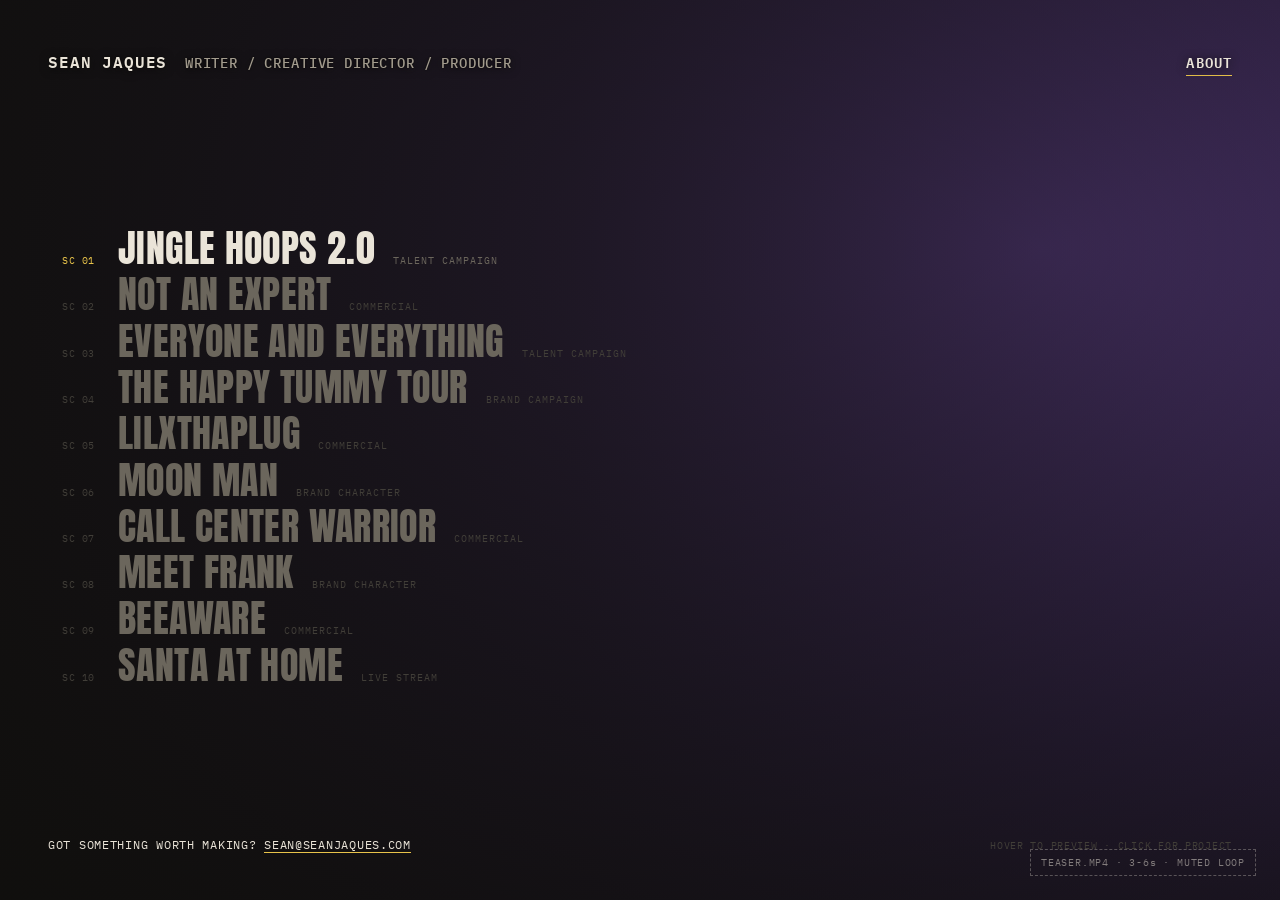
==== commit ec135064: "Rename sean_jaques_portfolio_prototype.html to index.html" ====
--- a/index.html
+++ b/index.html
@@ -1,678 +1,462 @@
 <!DOCTYPE html>
-<script type="application/json" id="cowork-artifact-meta">
-{
-  "name": "Mo Pipeline Board",
-  "schemaVersion": 1,
-  "description": "Mia O'Malley brand pipeline board, refreshed against collaborate@miaomalley.com on Jul 20, 2026. PartnerForward declined by Mia and removed; Honeylove and Modelones moved into Awaiting your reply after brands sent actionable asks. 'Last in' checks count brand-side messages only, never Mia's own sent mail. A manual 'Draft replies' action drafts replies for the awaiting-reply section, saved to the collaborate@ drafts folder via Spark.",
-  "mcpTools": [
-    "mcp__Spark__search",
-    "mcp__Spark__draft"
-  ],
-  "mcpServerNames": [
-    "Spark"
-  ]
-}
-</script>
 <html lang="en">
 <head>
 <meta charset="UTF-8">
 <meta name="viewport" content="width=device-width, initial-scale=1.0">
-<title>Mia O'Malley — Project Board</title>
-<link rel="preconnect" href="https://fonts.googleapis.com">
-<link rel="preconnect" href="https://fonts.gstatic.com" crossorigin>
-<link href="https://fonts.googleapis.com/css2?family=Fraunces:opsz,wght@9..144,400;9..144,500;9..144,600;9..144,900&family=Space+Grotesk:wght@400;500;600;700&display=swap" rel="stylesheet">
+<title>Sean Jaques · Writer / Creative Director</title>
 <style>
-  :root{
-    color-scheme: light;
-    --paper:#ECE5DF;
-    --paper-2:#F3EDE8;
-    --ink:#231B1F;
-    --ink-soft:#5B5157;
-    --plum:#5E2A47;
-    --rule:#D6CCC4;
-
-    --won-ink:#2C574A;      --won-bg:#D6E4DB;
-    --wait-ink:#7E5E14;     --wait-bg:#EEE2C6;
-    --act-ink:#A9352A;      --act-bg:#F1D9D3;
-    --gift-ink:#54426F;     --gift-bg:#E4DBEC;
-    --done-ink:#4F4A48;     --done-bg:#DDD6D1;
-
-    --display:'Fraunces',Georgia,serif;
-    --util:'Space Grotesk',system-ui,sans-serif;
-  }
-
-  *{box-sizing:border-box;margin:0;padding:0}
-
-  body{
-    background:var(--paper);
-    color:var(--ink);
-    font-family:var(--util);
-    line-height:1.5;
-    -webkit-font-smoothing:antialiased;
-    padding:clamp(20px,5vw,64px) clamp(16px,5vw,48px) 80px;
-  }
-
-  .wrap{max-width:1080px;margin:0 auto}
-
-  .mast{
-    border-bottom:2px solid var(--ink);
-    padding-bottom:22px;
-    margin-bottom:26px;
-  }
-  .eyebrow{
-    font-size:12px;font-weight:600;letter-spacing:.22em;
-    text-transform:uppercase;color:var(--plum);
-  }
-  h1{
-    font-family:var(--display);
-    font-optical-sizing:auto;
-    font-weight:900;
-    font-size:clamp(38px,8vw,76px);
-    line-height:.95;letter-spacing:-.015em;
-    margin:.12em 0 .18em;
-  }
-  h1 em{font-style:italic;font-weight:500}
-  .asof{font-size:13px;color:var(--ink-soft);letter-spacing:.02em}
-  .asof b{color:var(--ink);font-weight:600}
-
-  .ledger{
-    display:grid;grid-template-columns:repeat(4,1fr);
-    gap:1px;background:var(--rule);border:1px solid var(--rule);
-    margin-bottom:40px;
-  }
-  .cell{background:var(--paper-2);padding:18px 20px 20px}
-  .cell .lab{
-    font-size:11px;font-weight:600;letter-spacing:.16em;
-    text-transform:uppercase;color:var(--ink-soft);
-  }
-  .cell .fig{
-    font-family:var(--display);font-weight:600;
-    font-size:clamp(26px,4vw,40px);line-height:1.05;
-    margin-top:8px;letter-spacing:-.01em;
-  }
-  .cell .sub{font-size:12px;color:var(--ink-soft);margin-top:3px}
-  @media(max-width:640px){.ledger{grid-template-columns:repeat(2,1fr)}}
-
-  .toolbar{
-    display:flex;justify-content:space-between;align-items:center;gap:14px;
-    margin-bottom:8px;
-    flex-wrap:wrap;
-  }
-  .toolbar .live{
-    font-size:11px;color:var(--ink-soft);letter-spacing:.04em;
-  }
-  .toolbar .actions{display:flex;gap:14px;flex-wrap:wrap}
-  .toolbar button{
-    font-family:var(--util);font-size:12px;font-weight:600;
-    letter-spacing:.08em;text-transform:uppercase;
-    color:var(--ink-soft);background:none;border:none;
-    cursor:pointer;padding:4px 2px;
-  }
-  .toolbar button:hover{color:var(--plum)}
-  .toolbar button:disabled{opacity:.4;cursor:default}
-  .toolbar button#draft-btn{color:var(--plum);border-bottom:1px solid var(--plum)}
-
-  .draft-status{font-size:11px;color:var(--ink-soft);letter-spacing:.02em;margin-bottom:18px;min-height:14px}
-  .draft-status.err{color:var(--act-ink)}
-
-  .card-draft-note{
-    margin-top:8px;padding-top:8px;border-top:1px dashed var(--rule);
-    font-size:11.5px;color:var(--plum);font-style:italic;
-  }
-
-  .section{
-    margin-bottom:14px;
-    border-bottom:1px solid var(--rule);
-  }
-  .section[open]{padding-bottom:26px}
-  .sec-head{
-    display:flex;align-items:baseline;gap:12px;
-    padding:14px 0;cursor:pointer;list-style:none;
-  }
-  .sec-head::-webkit-details-marker{display:none}
-  .chev{
-    flex:none;width:12px;height:12px;margin-right:2px;
-    border-right:2px solid var(--ink-soft);
-    border-bottom:2px solid var(--ink-soft);
-    transform:rotate(-45deg);transition:transform .2s ease;
-    align-self:center;
-  }
-  .section[open] .chev{transform:rotate(45deg)}
-  .sec-head h2{
-    font-size:13px;font-weight:700;letter-spacing:.14em;text-transform:uppercase;
-  }
-  .sec-head .count{font-size:12px;color:var(--ink-soft);font-weight:500}
-  .sec-head .line{flex:1;height:1px;background:var(--rule)}
-  .sec-head .hint{
-    font-size:11px;font-weight:600;letter-spacing:.1em;text-transform:uppercase;
-    color:var(--act-ink);
-  }
-
-  .grid{display:grid;grid-template-columns:repeat(2,1fr);gap:14px}
-  @media(max-width:720px){.grid{grid-template-columns:1fr}}
-
-  .card{
-    background:var(--paper-2);
-    border:1px solid var(--rule);
-    border-left:4px solid var(--done-ink);
-    padding:18px 20px 20px;
-    display:flex;flex-direction:column;
-  }
-  .section[open] .card{animation:rise .45s ease both}
-  @keyframes rise{from{opacity:0;transform:translateY(8px)}to{opacity:1;transform:none}}
-
-  .card .top{display:flex;justify-content:space-between;align-items:flex-start;gap:12px;margin-bottom:10px}
-  .brand{font-family:var(--display);font-weight:600;font-size:22px;line-height:1.1;letter-spacing:-.01em}
-  .src{font-size:11px;color:var(--ink-soft);margin-top:3px;letter-spacing:.02em}
-
-  .tag{
-    flex:none;font-size:10.5px;font-weight:700;letter-spacing:.1em;text-transform:uppercase;
-    padding:5px 9px;border-radius:2px;white-space:nowrap;
-  }
-
-  .money{font-family:var(--display);font-weight:600;font-size:19px;margin:2px 0 12px}
-  .money .credit{font-size:13px;color:var(--ink-soft);font-weight:400}
-  .money.tbd{color:var(--ink-soft);font-style:italic;font-size:16px}
-
-  .meta{border-top:1px solid var(--rule);padding-top:11px;margin-top:auto}
-  .row{display:flex;gap:8px;font-size:13px;margin-bottom:6px}
-  .row:last-child{margin-bottom:0}
-  .row .k{
-    flex:none;width:74px;color:var(--ink-soft);
-    font-size:11px;font-weight:600;letter-spacing:.06em;text-transform:uppercase;padding-top:1px;
-  }
-  .row .v{color:var(--ink)}
-  .row .v.next{font-weight:600}
-  .row .v.due{font-weight:600}
-  .s-won .v.due,.s-wait .v.due{color:var(--wait-ink)}
-  .row.deadline .k{color:var(--wait-ink)}
-  .row.live-note .k{color:var(--plum)}
-  .row.live-note .v{font-style:italic;color:var(--plum)}
-
-  .s-won{border-left-color:var(--won-ink)}
-  .s-won .tag{background:var(--won-bg);color:var(--won-ink)}
-  .s-wait{border-left-color:var(--wait-ink)}
-  .s-wait .tag{background:var(--wait-bg);color:var(--wait-ink)}
-  .s-act{border-left-color:var(--act-ink)}
-  .s-act .tag{background:var(--act-bg);color:var(--act-ink)}
-  .s-act .v.next{color:var(--act-ink)}
-  .s-gift{border-left-color:var(--gift-ink)}
-  .s-gift .tag{background:var(--gift-bg);color:var(--gift-ink)}
-  .s-done{border-left-color:var(--done-ink)}
-  .s-done .tag{background:var(--done-bg);color:var(--done-ink)}
-
-  footer{
-    margin-top:44px;padding-top:18px;border-top:1px solid var(--rule);
-    font-size:12px;color:var(--ink-soft);line-height:1.7;
-  }
-  footer b{color:var(--ink);font-weight:600}
-
-  @media(prefers-reduced-motion:reduce){
-    .section[open] .card{animation:none}
-    .chev{transition:none}
-  }
+@import url('https://fonts.googleapis.com/css2?family=Anton&family=IBM+Plex+Mono:wght@400;500&display=swap');
+
+:root{
+  --bg:#100F0D;
+  --bone:#EAE4D8;
+  --dim:#6B665C;
+  --dimmer:#413E38;
+  --tape:#E8C34A;
+  --mono:'IBM Plex Mono', ui-monospace, 'SFMono-Regular', Menlo, monospace;
+  --display:'Anton', 'Arial Narrow', Impact, sans-serif;
+  --body:-apple-system, BlinkMacSystemFont, 'Segoe UI', Helvetica, Arial, sans-serif;
+}
+*{margin:0;padding:0;box-sizing:border-box}
+html,body{height:100%}
+@supports (height:100dvh){ html,body{height:100dvh} }
+body{
+  background:var(--bg);
+  color:var(--bone);
+  font-family:var(--body);
+  overflow:hidden;
+}
+
+/* ---------- background plates (where teaser mp4s drop in) ---------- */
+.plates{position:fixed;inset:0;z-index:0}
+.plate{
+  position:absolute;inset:0;
+  opacity:0;
+  transition:opacity .5s ease;
+  transform-origin:center;
+}
+.plate.active{opacity:1}
+.plate .fill{
+  position:absolute;inset:-6%;
+  animation:drift 22s ease-in-out infinite alternate;
+}
+@keyframes drift{
+  from{transform:scale(1) translate(0,0)}
+  to{transform:scale(1.08) translate(-1.5%,1%)}
+}
+@media (prefers-reduced-motion: reduce){
+  .plate .fill{animation:none}
+  .plate{transition:none}
+}
+.plate::after{ /* darkening scrim so type always reads */
+  content:'';position:absolute;inset:0;
+  background:linear-gradient(90deg, rgba(16,15,13,.92) 0%, rgba(16,15,13,.72) 45%, rgba(16,15,13,.35) 100%);
+}
+.plate .slot{
+  position:absolute;right:24px;bottom:24px;z-index:2;
+  font-family:var(--mono);font-size:10px;letter-spacing:.08em;
+  color:rgba(234,228,216,.5);
+  border:1px dashed rgba(234,228,216,.3);
+  padding:6px 10px;
+}
+
+/* ---------- frame ---------- */
+.frame{
+  position:relative;z-index:1;
+  height:100%;
+  display:flex;flex-direction:column;
+  padding:clamp(20px,4vw,48px);
+}
+header{
+  display:flex;justify-content:space-between;align-items:baseline;
+  font-family:var(--mono);font-size:14px;letter-spacing:.06em;
+  text-shadow:0 1px 10px rgba(16,15,13,.9), 0 0 2px rgba(16,15,13,.8);
+}
+header .name{color:var(--bone);font-weight:600;font-size:16px}
+header .role{color:#A29B8D;font-weight:500}
+@media(max-width:640px){header .role{display:block;font-size:12px}}
+
+/* ---------- project index ---------- */
+.index{
+  flex:1;display:flex;flex-direction:column;justify-content:center;
+  max-width:900px;
+  position:relative;
+  min-height:0;overflow-y:auto;
+  scrollbar-width:none;
+}
+.index::-webkit-scrollbar{display:none}
+.tape{
+  position:absolute;left:-14px;width:6px;height:34px;
+  background:var(--tape);
+  transform:rotate(-4deg);
+  transition:top .25s cubic-bezier(.2,.8,.2,1);
+  box-shadow:0 1px 4px rgba(0,0,0,.5);
+}
+@media (prefers-reduced-motion: reduce){.tape{transition:none}}
+.row{
+  display:flex;align-items:baseline;gap:18px;
+  padding:2px 0 2px 14px;
+  cursor:pointer;
+  text-decoration:none;
+  border:none;background:none;text-align:left;width:100%;
+}
+.row:focus-visible{outline:2px solid var(--tape);outline-offset:2px}
+.row .sc{
+  font-family:var(--mono);font-size:10px;color:var(--dimmer);
+  width:38px;flex:none;letter-spacing:.05em;
+  transition:color .2s;
+}
+.row .title{
+  font-family:var(--display);
+  font-size:clamp(22px,4.2vh,44px);
+  line-height:1.12;
+  letter-spacing:.01em;
+  text-transform:uppercase;
+  color:var(--dim);
+  transition:color .2s;
+  white-space:nowrap;overflow:hidden;text-overflow:ellipsis;
+}
+.row .tag{
+  font-family:var(--mono);font-size:10px;letter-spacing:.1em;
+  text-transform:uppercase;color:var(--dimmer);
+  flex:none;transition:color .2s;
+}
+.row.active .title{color:var(--bone)}
+.row.active .sc{color:var(--tape)}
+.row.active .tag{color:var(--dim)}
+@media(max-width:640px){
+  .row .tag{display:none}
+  .row .title{white-space:normal;font-size:clamp(20px,3.4vh,30px)}
+  .row{padding-top:6px;padding-bottom:6px}
+  .row .sc{width:30px}
+}
+
+/* ---------- footer ---------- */
+footer{
+  display:flex;justify-content:space-between;align-items:baseline;
+  font-family:var(--mono);font-size:12px;letter-spacing:.06em;
+}
+footer a{color:var(--bone);text-decoration:none;border-bottom:1px solid var(--tape)}
+footer a:hover{color:var(--tape)}
+footer .hint{color:var(--dimmer);font-size:10px}
+.aboutLink{
+  font-family:var(--mono);font-size:14px;font-weight:600;letter-spacing:.08em;
+  color:var(--bone);background:none;border:none;cursor:pointer;padding:2px 0;
+  border-bottom:1px solid var(--tape);
+  text-shadow:0 1px 10px rgba(16,15,13,.9);
+}
+.aboutLink:hover{color:var(--tape)}
+.aboutLink:focus-visible{outline:2px solid var(--tape);outline-offset:2px}
+.overlay .about-body p{margin-bottom:20px}
+.overlay .about-contact{
+  margin-top:44px;padding-top:28px;
+  border-top:1px solid rgba(234,228,216,.15);
+  font-family:var(--mono);font-size:13px;letter-spacing:.04em;
+}
+.overlay .about-contact a{color:var(--bone);text-decoration:none;border-bottom:1px solid var(--tape)}
+.overlay .about-contact a:hover{color:var(--tape)}
+.overlay .about-contact .socials{margin-top:10px;font-size:11px}
+.overlay .about-contact .socials a{color:var(--dim);border-bottom-color:transparent}
+.overlay .about-contact .socials a:hover{color:var(--tape)}
+@media(max-width:640px){footer .hint{display:none}}
+
+/* ---------- project overlay ---------- */
+.overlay{
+  position:fixed;inset:0;z-index:10;
+  background:rgba(16,15,13,.97);
+  display:none;
+  overflow-y:auto;
+}
+.overlay.open{display:block}
+.overlay .inner{
+  max-width:760px;margin:0 auto;
+  padding:clamp(24px,6vw,72px) clamp(20px,4vw,48px);
+}
+.overlay .back{
+  font-family:var(--mono);font-size:12px;color:var(--dim);
+  background:none;border:none;cursor:pointer;letter-spacing:.06em;
+  padding:4px 0;margin-bottom:36px;
+}
+.overlay .back:hover{color:var(--tape)}
+.overlay .back:focus-visible{outline:2px solid var(--tape);outline-offset:2px}
+.overlay h2{
+  font-family:var(--display);text-transform:uppercase;
+  font-size:clamp(34px,6vw,60px);line-height:1.05;margin-bottom:10px;
+}
+.overlay .meta{
+  font-family:var(--mono);font-size:11px;letter-spacing:.1em;
+  text-transform:uppercase;color:var(--dim);margin-bottom:32px;
+}
+.overlay .meta .t{color:var(--tape)}
+.overlay .awards{
+  font-family:var(--mono);font-size:10px;letter-spacing:.08em;
+  text-transform:uppercase;color:var(--tape);
+  margin:-22px 0 32px;
+}
+.overlay .video{
+  aspect-ratio:16/9;border:1px dashed rgba(234,228,216,.25);
+  display:flex;align-items:center;justify-content:center;
+  font-family:var(--mono);font-size:11px;color:var(--dim);
+  margin-bottom:32px;letter-spacing:.08em;
+}
+.overlay p{
+  font-size:16px;line-height:1.65;color:var(--bone);
+  max-width:60ch;
+}
+.overlay .bts-label{
+  font-family:var(--mono);font-size:11px;letter-spacing:.12em;
+  color:var(--tape);margin:40px 0 12px;
+}
+.overlay .video.vertical{
+  aspect-ratio:9/16;max-width:340px;
+}
+.overlay .video.soon{
+  border:1px solid rgba(232,195,74,.5);
+  color:var(--tape);font-size:13px;letter-spacing:.3em;
+}
 </style>
 </head>
 <body>
-<div class="wrap">
-
-  <header class="mast">
-    <div class="eyebrow">Brand Collaborations · Pipeline</div>
-    <h1>Project <em>Board</em></h1>
-    <div class="asof">State of play as of <b id="asof-date">July 20, 2026, 11:30 PM</b> · collaborate@miaomalley.com</div>
+
+<div class="plates" id="plates" aria-hidden="true"></div>
+
+<div class="frame">
+  <header>
+    <div>
+      <span class="name">SEAN JAQUES</span>&nbsp;&nbsp;<span class="role">WRITER / CREATIVE DIRECTOR / PRODUCER</span>
+    </div>
+    <button class="aboutLink" id="aboutLink">ABOUT</button>
   </header>
 
-  <section class="ledger" aria-label="Pipeline totals">
-    <div class="cell"><div class="lab">Cash booked</div><div class="fig">$9,000</div><div class="sub">+ $599 product credit</div></div>
-    <div class="cell"><div class="lab">Cash in play</div><div class="fig">$4,000</div><div class="sub">quoted, awaiting brands</div></div>
-    <div class="cell"><div class="lab">Live projects</div><div class="fig">11</div><div class="sub">excludes cold outreach</div></div>
-    <div class="cell"><div class="lab">Awaiting you</div><div class="fig">5</div><div class="sub">your reply or next move</div></div>
-  </section>
-
-  <div class="toolbar">
-    <div class="live" id="live-status">Checking collaborate@miaomalley.com for newer activity…</div>
-    <div class="actions">
-      <button type="button" onclick="document.querySelectorAll('details.section').forEach(d=>d.open=true)">Expand all</button>
-      <button type="button" onclick="document.querySelectorAll('details.section').forEach(d=>d.open=false)">Collapse all</button>
-      <button type="button" id="draft-btn" onclick="draftAwaitingReplies()">Draft replies</button>
+  <nav class="index" id="index" aria-label="Selected work">
+    <div class="tape" id="tape"></div>
+  </nav>
+
+  <footer>
+    <div>GOT SOMETHING WORTH MAKING? <a href="mailto:sean@seanjaques.com">SEAN@SEANJAQUES.COM</a></div>
+    <div class="hint">HOVER TO PREVIEW · CLICK FOR PROJECT</div>
+  </footer>
+</div>
+
+<div class="overlay" id="overlay" role="dialog" aria-modal="true" aria-labelledby="ovTitle">
+  <div class="inner">
+    <button class="back" id="backBtn">&larr; BACK TO INDEX</button>
+    <h2 id="ovTitle"></h2>
+    <div class="meta" id="ovMeta"></div>
+    <div class="awards" id="ovAwards" style="display:none"></div>
+    <div class="video" id="ovVideo">HERO EMBED · YOUTUBE / VIMEO</div>
+    <p id="ovBody"></p>
+    <div id="ovBtsWrap" style="display:none">
+      <div class="bts-label">BEHIND THE SCENES</div>
+      <div class="video" id="ovBts"></div>
     </div>
   </div>
-  <div class="draft-status" id="draft-status"></div>
-
-  <!-- ===== AWAITING MIA (top) ===== -->
-  <details class="section" id="awaiting-section" open>
-    <summary class="sec-head">
-      <span class="chev"></span>
-      <h2>Awaiting your reply</h2><span class="count">5</span>
-      <span class="line"></span><span class="hint">Ball in your court</span>
-    </summary>
-    <div class="grid">
-
-      <article class="card s-act" data-query="Honeylove Lou Donovan TikTok Shop" data-in="collaborate@miaomalley.com" data-brand="Honeylove">
-        <div class="top">
-          <div><div class="brand">Honeylove</div><div class="src">Direct · Lou Donovan</div></div>
-          <div class="tag">Increased offer</div>
-        </div>
-        <div class="money">$1,000/mo <span class="credit">up from $750, add-on accepted</span></div>
-        <div class="meta">
-          <div class="row"><span class="k">Scope</span><span class="v">10 TikTok Shop videos/mo + 1 IG video/mo, 1yr Meta usage. Lou reviewed Mia's analytics and increased the offer</span></div>
-          <div class="row live-last"><span class="k">Last in</span><span class="v">Lou Donovan · Jul 20 (raised offer, asked for size + address)</span></div>
-          <div class="row"><span class="k">Next</span><span class="v next">Reply with bra size and shipping address so Lou can send the GRIN agreement</span></div>
-        </div>
-      </article>
-
-      <article class="card s-act" data-query="Modelones press-on nails" data-in="collaborate@miaomalley.com" data-brand="Modelones">
-        <div class="top">
-          <div><div class="brand">Modelones</div><div class="src">Direct · Will (PR)</div></div>
-          <div class="tag">Reply needed</div>
-        </div>
-        <div class="money tbd">Gifted, no cash</div>
-        <div class="meta">
-          <div class="row"><span class="k">Scope</span><span class="v">Choose 5-6 press-on nail sets. Video must go live by Jul 27, package arrives in ~2 days once shipped</span></div>
-          <div class="row live-last"><span class="k">Last in</span><span class="v">Will (PR) · Jul 19 (sent full campaign brief, needs Mia's info)</span></div>
-          <div class="row"><span class="k">Next</span><span class="v next">Reply with full name, phone number, and shipping address to keep the Jul 27 live date realistic</span></div>
-        </div>
-      </article>
-
-      <article class="card s-act" data-query="LetsJoli Nancy Niu" data-in="collaborate@miaomalley.com" data-brand="LetsJoli">
-        <div class="top">
-          <div><div class="brand">LetsJoli</div><div class="src">Direct · Nancy Niu</div></div>
-          <div class="tag">New offer</div>
-        </div>
-        <div class="money">$100 <span class="credit">for 2 styles</span></div>
-        <div class="meta">
-          <div class="row"><span class="k">Scope</span><span class="v">Two Amazon bra styles, samples first. Product retails under $20</span></div>
-          <div class="row live-last"><span class="k">Last in</span><span class="v">Nancy Niu · Jul 19 (gentle follow-up on the $100 offer, unanswered)</span></div>
-          <div class="row"><span class="k">Next</span><span class="v next">Decide: accept the sample-first path, counter, or pass</span></div>
-        </div>
-      </article>
-
-      <article class="card s-act" data-query="Tommy Hilfiger Shoplooks Rosanna Bahfen" data-in="collaborate@miaomalley.com" data-brand="Tommy Hilfiger">
-        <div class="top">
-          <div><div class="brand">Tommy Hilfiger</div><div class="src">Network · Shoplooks · Rosanna Bahfen</div></div>
-          <div class="tag">No reply yet</div>
-        </div>
-        <div class="money tbd">Paid, no number given</div>
-        <div class="meta">
-          <div class="row"><span class="k">Scope</span><span class="v">Unspecified. They offered to send details on request</span></div>
-          <div class="row live-last"><span class="k">Last in</span><span class="v">Rosanna Bahfen · Jun 23 (unanswered)</span></div>
-          <div class="row"><span class="k">Next</span><span class="v next">One line back asking for the budget and deliverables</span></div>
-        </div>
-      </article>
-
-      <article class="card s-act" data-query="BloomChic Keira" data-in="collaborate@miaomalley.com" data-brand="BloomChic">
-        <div class="top">
-          <div><div class="brand">BloomChic</div><div class="src">Direct · Keira</div></div>
-          <div class="tag">Follow up</div>
-        </div>
-        <div class="money tbd">Paid, no number given</div>
-        <div class="meta">
-          <div class="row"><span class="k">Scope</span><span class="v">To be defined. Lookbook sent, brand asked for a call. Strong size-inclusive fit</span></div>
-          <div class="row live-last"><span class="k">Last in</span><span class="v">Keira · Jun 18 (initial outreach; no reply in 32 days since Mia's $1k/reel counter)</span></div>
-          <div class="row"><span class="k">Next</span><span class="v next">Send a short follow-up. Note: has lowballed before</span></div>
-        </div>
-      </article>
-
+</div>
+
+<div class="overlay" id="aboutOverlay" role="dialog" aria-modal="true" aria-labelledby="abTitle">
+  <div class="inner">
+    <button class="back" id="abBackBtn">&larr; BACK TO INDEX</button>
+    <h2 id="abTitle">ABOUT</h2>
+    <div class="meta"><span class="t">Writer / Creative Director / Producer</span></div>
+    <div class="about-body">
+      <p>I'm Sean Jaques. Writer / Creative Director / Producer. I make campaigns built around personalities: comedians, fighters, MVPs, magical unicorns, and one six-inch rapper.</p>
+      <p>The work here was made with a ridiculously talented team, where I've had a hand in 1,500+ projects for 100+ clients. Last year it picked up 14 honors at the American Advertising Awards, including Best of Show, plus coverage in AdAge and TMZ, which I'm told cancel each other out.</p>
     </div>
-  </details>
-
-  <!-- ===== WON ===== -->
-  <details class="section" open>
-    <summary class="sec-head">
-      <span class="chev"></span>
-      <h2>Won &amp; in production</h2><span class="count">2</span><span class="line"></span>
-    </summary>
-    <div class="grid">
-
-      <article class="card s-won" data-query="Stitch Fix Drew Hallman contract" data-in="collaborate@miaomalley.com" data-brand="Stitch Fix">
-        <div class="top">
-          <div><div class="brand">Stitch Fix</div><div class="src">Direct · repeat client · Drew Hallman</div></div>
-          <div class="tag">Closed</div>
-        </div>
-        <div class="money">$8,000 <span class="credit">+ $599 credit</span></div>
-        <div class="meta">
-          <div class="row"><span class="k">Scope</span><span class="v">3 UGC videos, 10 live photos, 5 stills, 5 GIFs · 1yr organic + paid</span></div>
-          <div class="row live-last"><span class="k">Last in</span><span class="v">Drew Hallman · Jul 17</span></div>
-          <div class="row"><span class="k">Next</span><span class="v next">Watch for the contract from their legal team, sign before Drew is out Jul 30 (OOP) and Jul 31 (OOO)</span></div>
-        </div>
-      </article>
-
-      <article class="card s-won" data-query="Adrianna Papell Julia Wulff" data-in="collaborate@miaomalley.com" data-brand="Adrianna Papell">
-        <div class="top">
-          <div><div class="brand">Adrianna Papell</div><div class="src">Direct · Julia Wulff</div></div>
-          <div class="tag">Closed</div>
-        </div>
-        <div class="money">$1,000 <span class="credit">+ 4 dresses gifted</span></div>
-        <div class="meta">
-          <div class="row"><span class="k">Scope</span><span class="v">Undefined. Dresses ship early to mid August</span></div>
-          <div class="row live-last"><span class="k">Last in</span><span class="v">Julia Wulff · Jul 9</span></div>
-          <div class="row deadline"><span class="k">Due</span><span class="v due">Content live end of August</span></div>
-          <div class="row"><span class="k">Next</span><span class="v next">Confirm exact deliverables with Julia before the dresses arrive</span></div>
-        </div>
-      </article>
-
+    <div class="about-contact">
+      GOT SOMETHING WORTH MAKING?<br>
+      <a href="mailto:sean@seanjaques.com">SEAN@SEANJAQUES.COM</a>
+      <div class="socials"><a href="https://www.linkedin.com/in/seanjaques/" target="_blank" rel="noopener">LINKEDIN</a></div>
     </div>
-  </details>
-
-  <!-- ===== AWAITING BRAND ===== -->
-  <details class="section" open>
-    <summary class="sec-head">
-      <span class="chev"></span>
-      <h2>Quoted · waiting on the brand</h2><span class="count">1</span><span class="line"></span>
-    </summary>
-    <div class="grid">
-
-      <article class="card s-wait" data-query="Lands End Village Marketing Avery Turk" data-in="collaborate@miaomalley.com" data-brand="Lands End">
-        <div class="top">
-          <div><div class="brand">Lands End</div><div class="src">Agency · Village Marketing · Avery Turk</div></div>
-          <div class="tag">With brand</div>
-        </div>
-        <div class="money">$4,000 <span class="credit">quoted</span></div>
-        <div class="meta">
-          <div class="row"><span class="k">Scope</span><span class="v">4 vertical videos, 3 aspect ratios each · 12 weeks paid + allowlisting</span></div>
-          <div class="row live-last"><span class="k">Last in</span><span class="v">Avery Turk · Jul 17</span></div>
-          <div class="row"><span class="k">Next</span><span class="v">Brand green light expected the week of July 21. Third aspect ratio still unconfirmed</span></div>
-        </div>
-      </article>
-
-    </div>
-  </details>
-
-  <!-- ===== GIFTED ===== -->
-  <details class="section" open>
-    <summary class="sec-head">
-      <span class="chev"></span>
-      <h2>Gifted · in motion</h2><span class="count">2</span><span class="line"></span>
-    </summary>
-    <div class="grid">
-
-      <article class="card s-gift" data-query="Imaree Nhicole Capistrano" data-in="collaborate@miaomalley.com" data-brand="Imaree">
-        <div class="top">
-          <div><div class="brand">Imaree</div><div class="src">Direct · Nhicole Capistrano</div></div>
-          <div class="tag">Applied</div>
-        </div>
-        <div class="money tbd">Affiliate commission, no cash rate</div>
-        <div class="meta">
-          <div class="row"><span class="k">Scope</span><span class="v">Ocean-sourced beauty brand, V-Lifting Chin Mask flagship. Mia applied via Amazon Creator Connections and asked whether they need her address</span></div>
-          <div class="row live-last"><span class="k">Last in</span><span class="v">Nhicole Capistrano · Jul 20 (affiliate invite)</span></div>
-          <div class="row"><span class="k">Next</span><span class="v">Waiting on Imaree to confirm next steps and whether an address is needed</span></div>
-        </div>
-      </article>
-
-      <article class="card s-gift" data-query="Modlily Rachel Kerr" data-in="collaborate@miaomalley.com" data-brand="Modlily">
-        <div class="top">
-          <div><div class="brand">Modlily</div><div class="src">Direct · Rachel Kerr</div></div>
-          <div class="tag">Gifted</div>
-        </div>
-        <div class="money tbd">Compensation TBD</div>
-        <div class="meta">
-          <div class="row"><span class="k">Scope</span><span class="v">Facebook collab, try-on talking Reel. Mia asked about pay structure and item choice</span></div>
-          <div class="row live-last"><span class="k">Last in</span><span class="v">Rachel Kerr · Jul 15</span></div>
-          <div class="row"><span class="k">Next</span><span class="v">Waiting on Rachel's answer on compensation</span></div>
-        </div>
-      </article>
-
-    </div>
-  </details>
-
-  <!-- ===== COMPLETE ===== -->
-  <details class="section">
-    <summary class="sec-head">
-      <span class="chev"></span>
-      <h2>Complete</h2><span class="count">1</span><span class="line"></span>
-    </summary>
-    <div class="grid">
-
-      <article class="card s-done" data-query="Quince GRIN Lily Goldberg" data-in="collaborate@miaomalley.com" data-brand="Quince">
-        <div class="top">
-          <div><div class="brand">Quince</div><div class="src">Direct · via GRIN · Lily Goldberg</div></div>
-          <div class="tag">Delivered</div>
-        </div>
-        <div class="money tbd">Gifted + affiliate code</div>
-        <div class="meta">
-          <div class="row"><span class="k">Scope</span><span class="v">1 IG story + 1 in-feed post. Content approved July 7</span></div>
-          <div class="row live-last"><span class="k">Last in</span><span class="v">GRIN · Jul 9 (metrics request)</span></div>
-          <div class="row"><span class="k">Next</span><span class="v next">Send GRIN the Instagram metrics it requested, then close out</span></div>
-        </div>
-      </article>
-
-    </div>
-  </details>
-
-  <footer>
-    <b>Reading this board.</b> Awaiting your reply sits on top and holds two things: brands that wrote last and need an answer, and threads where you wrote last but the brand has gone quiet for more than seven days, tagged Follow up. Cash booked counts only signed or agreed deals. Cash in play is quoted and sitting with the brand. Cold outreach and gifting-only pitches Mia has not engaged are left off so the live work stays visible.<br>
-    <b>Two dates that matter.</b> Stitch Fix contact Drew is out July 30 and 31, so the contract should land before then. Adrianna Papell dresses ship early August, which is the deadline for pinning down that scope. Modelones also needs Mia's shipping info soon to make the July 27 video live date.<br>
-    <b>What changed this refresh.</b> PartnerForward's Diandra came back with a $20-50 lowball on the Instagram Reel pitch; Mia declined and that thread is now closed, so it's off the board. Honeylove's Lou raised his offer to $1,000/mo and Modelones sent a full campaign brief, both moved up from waiting-on-brand into Awaiting your reply since they now need something from Mia.<br>
-    <span id="live-footer-note"></span><br>
-    <b>Drafting replies.</b> The "Draft replies" button above looks up each open thread in the section above, drafts a reply in Mia's voice and rate logic, and saves it to the collaborate@ drafts folder for her to review and send. Nothing is sent automatically.
-  </footer>
-
+  </div>
 </div>
 
 <script>
-// Live layer: re-check each thread against collaborate@miaomalley.com so "Last in/out" stays
-// current between manual rebuilds, without touching the card copy or layout above.
-function fmtDate(d) {
-  return d.toLocaleDateString('en-US', { month: 'short', day: 'numeric' });
-}
-function daysAgo(dateStr) {
-  const d = new Date(dateStr);
-  if (isNaN(d)) return null;
-  return Math.floor((Date.now() - d.getTime()) / 86400000);
-}
-
-async function refreshCard(card) {
-  const query = card.getAttribute('data-query');
-  const inAcct = card.getAttribute('data-in');
-  try {
-    const res = await window.cowork.callMcpTool('mcp__Spark__search', { query, in: inAcct, page_size: 5 });
-    const raw = res.structuredContent ?? (res.content && res.content[0] && res.content[0].text) ?? '';
-    const text = typeof raw === 'string' ? raw : JSON.stringify(raw);
-
-    // Restrict to the card's actual thread before trusting any date, the same way the
-    // draft layer does (via extractThreadEntries/latestInboundForThread below). A loose
-    // keyword query like "Tommy Hilfiger Shoplooks Rosanna Bahfen" can still surface other
-    // brands' unrelated same-day pitches, and picking the single latest date across all of
-    // them (instead of within the matching thread) previously misattributed a totally
-    // different brand's fresh email as "new activity" on this card.
-    const entries = extractThreadEntries(text);
-    const brandKeywords = (card.getAttribute('data-brand') || query).split(/\s+/).filter(w => w.length > 2);
-    const { target } = latestInboundForThread(entries, brandKeywords);
-    if (!target) return null;
-    return { date: target.date, from: target.from || null };
-  } catch (e) {
-    return null;
+const projects = [
+  {src:"teasers/jingle-hoops.mp4", yt:"vxpiKnZKoUI", bts:"_ATCWjFDj2Q", btsVertical:true, awards:"Gold Addy, Online Advertising · Gold Addy, National TV · Bronze Telly · Shortlist, The Drum Awards", t:"Jingle Hoops 2.0", tag:"Talent Campaign", meta:"PrizePicks · Writer / Creative Director",
+   hue:["#2B1E3F","#5A3C86"],
+   body:"FanDuel tweeted that someone should remake the NBA's iconic Jingle Hoops spot. Five months later my team and I did it for real: live at Georgia Tech's McCamish Pavilion, hoops rigged with bells, and six of the internet's biggest personalities, Druski, Joe Budden, BigXThaPlug, Spice Adams, Sketch, and Funny Marco, standing in for six MVPs. Concept to air in twelve weeks, six talent schedules landed on one court for one day. AdAge and TMZ covered it, the NBA released its own remake two weeks later that was panned in relation to ours, and in the shoot's final two hours we grabbed a bonus spot that ended up running before the Super Bowl. Ask me about that part."},
+  {src:"teasers/not-an-expert.mp4", yt:"0kuIrIMTMSM", bts:"4ava9qpm4UE", awards:"", t:"Not an Expert", tag:"Commercial", meta:"FTX · Writer / Creative Director",
+   hue:["#0F2E22","#2E6B4F"],
+   body:"FTX signed Stephen Curry and gave us six hours of his time to launch the partnership. A week of pre-production made those hours count: locations scouted, test runs blocked, permits pulled, and a custom Bored Ape ice sculpture carved for one joke. The spot follows Steph through a day of outrageous expertise to land a simple idea: you don't need to be an expert. Shaq did the voiceover giving us two legends in one commercial. It launched during the playoffs, ran every game of the NBA Finals, took over Bleacher Report and Twitch, and pulled hundreds of millions of impressions. Steph called it his funnest day on set ever."},
+  {src:"teasers/everyone-and-everything.mp4", comingSoon:true, yt:"AAwNkW-Yerk", bts:"", awards:"", t:"Everyone and Everything", tag:"Talent Campaign", meta:"PrizePicks · Writer / Creative Director",
+   hue:["#3A2417","#8A5A2B"],
+   body:"PrizePicks isn't one audience, it's a dozen overlapping ones, so instead of picking a headliner we cast twelve talent partners and built a campaign big enough to hold them all. A motion-control rig ran identical camera moves through two different worlds at once: Sara Saffari mid-set at Zoo Culture on one side, AD on an LA block on the other, one continuous move across two planets. Then we buried all that precision under 16mm grain and lifted shadows so it felt like a 90s sports doc instead of a tech demo. Five locations, three days, five spots at launch, built to be remixed all season without reshooting a frame."},
+  {src:"teasers/happy-tummy-tour.mp4", yt:"zJBR1xJ_I2s", bts:"", awards:"Golden Addy, Best Internet Commercial Campaign · 2.0 continuation: Best of Show (Digital), 2025 American Advertising Awards", t:"The Happy Tummy Tour", tag:"Brand Campaign", meta:"Squatty Potty · Writer / Creative Director",
+   hue:["#3B2A10","#96712A"],
+   body:"Following up the pooping unicorn is a no-win assignment, so we didn't try to beat it, we matched its energy instead. We built a theme park ride: Taylor, a young woman with toilet troubles, boards the Happy Tummy Tour alongside digestive health specialist Ellen and a cast of colorful characters who explain what sitting does to your gut. Off-the-wall enough to honor the original, grounded enough to actually sell. It ran into Black Friday and Cyber Monday and came back with 200M+ impressions, a million clicks, 4x ROAS, and a Golden Addy for Best Internet Commercial Campaign. The strangest brief I've ever loved."},
+  {src:"teasers/lilxthaplug.mp4", yt:"p_O_8opLZiw", bts:"323dap4ysWE", awards:"", t:"LilXThaPlug", tag:"Commercial", meta:"PrizePicks · Writer / Creative Director",
+   hue:["#12303A","#2A6B7C"],
+   body:"PrizePicks signs artists before they peak and handed us the first shot at a BigX campaign, so we dropped a six-inch version of one of music's biggest personalities into a sneaker-drop line and a cramped office cubicle. Ten weeks from brainstorm to production, two days shooting in his hometown of Dallas, two hero spots, ten-plus alt scripts, and a stack of social cutdowns PrizePicks can recut forever without a second shoot. The spots held their own against work made for ten times the cost. Big ad with a tiny talent."},
+  {src:"teasers/moon-man.mp4", yt:"ETmd2qtD8XY", bts:"M-dKNlFgBSI", awards:"", t:"Moon Man", tag:"Brand Character", meta:"MLB x FTX · Writer / Creative Director",
+   hue:["#1B2540","#3D5490"],
+   body:"My favorite thing I've ever made. MLB started calling long home runs \u201cmoon blasts,\u201d so we gave the moon a life and ruined it: the grocery store, the diner, the movie theater, everyone shooting for the moon while he just tries to get through his day. Then he left the commercial entirely and started showing up at playoff games, appearing on Fox and TBS broadcasts while press and fans tried to figure out who he was. From there we built him out across billboards, an MLB.com takeover, a Snapchat filter, a David Ortiz spot, and a photo with Shohei Ohtani that made him look like he'd always been part of baseball."},
+  {src:"teasers/call-center-warrior.mp4", yt:"-6BFj9ZxRpA", bts:"", awards:"", t:"Call Center Warrior", tag:"Commercial", meta:"Kraken · Writer / Creative Director",
+   hue:["#31161B","#7A2E3A"],
+   body:"Kraken wanted more than an athlete endorsement, so we put UFC fighter Renato \u201cMoney\u201d Moicano, the most Bitcoin-maxi fighter in the game, on the customer support desk. He's not there to troubleshoot, he's there to orange-pill every caller. Shot in Miami, running in both the US and Brazil, with social spots disguising product education as wisdom from a shirtless, tattooed fighter who never breaks character. The campaign found its own audience: 665K views on Twitter with engagement from Ariel Helwani, Gilbert Burns, and crypto voices who carry real weight, none of it paid. Turns out the best kind of customer support is slightly unhinged."},
+  {src:"teasers/meet-frank.mp4", yt:"I6ce9jI9Djw", bts:"", awards:"Silver Addy, Local TV Campaign, 2025 American Advertising Awards", t:"Meet Frank", tag:"Brand Character", meta:"STCU · Writer / Creative Director",
+   hue:["#14211A","#3E6B4C"],
+   body:"A credit union wanted business clients, and the category answer is a testimonial or a talking-head explainer. Instead we gave STCU Frank, the first fictional character in the brand's history: a confident, slightly smug guide who walks business owners through their banking like a friend who happens to know everything about commercial lending. He ran across TV, billboards, signage, and a redesigned business website throughout Eastern Washington, and new business clients walked into branches naming him as the reason they came in."},
+  {src:"teasers/beeaware.mp4", yt:"C2uPFP8qmAE", bts:"", awards:"", t:"BeeAware", tag:"Commercial", meta:"Jubilant HollisterStier · Writer / Creative Director",
+   hue:["#2E2A0F","#6F6420"],
+   body:"Venom immunotherapy is a hard thing to make people care about, until you cast a VFX bee. Roughly 7% of the population is allergic to stinging insects, and untreated, that's an estimated 220,000 ER visits a year, but \u2018ask your doctor about immunotherapy\u2019 doesn't exactly stop a scroll. So we built the campaign around a character instead, gave the science a face, and made \u2018BeeAware\u2019 stick. A commercial plus a full photo library to carry the message across digital."},
+  {src:"teasers/santa-at-home.mp4", yt:"Dh4d1nRYONE", bts:"", awards:"", t:"Santa at Home", tag:"Live Stream", meta:"Macy's · Live Stream",
+   hue:["#33121A","#8A2F3D"],
+   body:"People ask about the celebrities. The truth is, the most famous person I've ever worked with is Santa. In 2020, Santaland couldn't open its doors, so Macy's needed to bring the visit to the kids instead, and we produced the livestream that introduced it: a first look at that year's Parade, a walkthrough of the Santaland at Home app that put virtual visits into living rooms, and a message from the big man himself, broadcast to customers and press at once. Producing live television for the world's most beloved talent during the strangest holiday season on record. Hardest booking of my career."},
+];
+
+const platesEl = document.getElementById('plates');
+const indexEl = document.getElementById('index');
+const tape = document.getElementById('tape');
+const overlay = document.getElementById('overlay');
+const backBtn = document.getElementById('backBtn');
+let activeIdx = 0;
+let lastFocused = null;
+
+projects.forEach((p,i)=>{
+  const plate = document.createElement('div');
+  plate.className = 'plate' + (i===0 ? ' active' : '');
+  plate.innerHTML = `<div class="fill" style="background:
+      radial-gradient(120% 90% at 78% 30%, ${p.hue[1]} 0%, ${p.hue[0]} 55%, #0c0b09 100%)"></div>
+    <div class="slot">TEASER.MP4 · 3-6s · MUTED LOOP</div>`;
+  if(p.src){
+    const v = document.createElement('video');
+    v.muted = true; v.loop = true; v.playsInline = true;
+    v.preload = 'auto';
+    v.className = 'teaser';
+    v.src = p.src;
+    v.style.cssText = 'position:absolute;inset:0;width:100%;height:100%;object-fit:cover;';
+    v.addEventListener('loadeddata', ()=>{
+      plate.querySelector('.fill').style.display = 'none';
+      plate.querySelector('.slot').style.display = 'none';
+    });
+    v.addEventListener('error', ()=>v.remove()); // missing file: keep gradient
+    plate.insertBefore(v, plate.querySelector('.slot'));
   }
-}
-
-async function main() {
-  const cards = document.querySelectorAll('.card[data-query]');
-  let newestOverall = null;
-  let flaggedNew = 0;
-
-  for (const card of cards) {
-    const result = await refreshCard(card);
-    if (!result || !result.date) continue;
-    if (!newestOverall || result.date > newestOverall) newestOverall = result.date;
-
-    const age = daysAgo(result.date.toISOString());
-    const lastRow = card.querySelector('.row.live-last .v');
-    if (lastRow && age !== null && age <= 1) {
-      // something moved since the static copy above was written
-      lastRow.textContent = (result.from || 'Update') + ' · ' + fmtDate(result.date) + ' (new since board was last written)';
-      lastRow.parentElement.classList.add('live-note');
-      flaggedNew++;
+  platesEl.appendChild(plate);
+
+  const row = document.createElement('button');
+  row.className = 'row' + (i===0 ? ' active' : '');
+  row.innerHTML = `<span class="sc">SC ${String(i+1).padStart(2,'0')}</span>
+    <span class="title">${p.t}</span>
+    <span class="tag">${p.tag}</span>`;
+  row.addEventListener('mouseenter', ()=>setActive(i));
+  row.addEventListener('focus', ()=>setActive(i));
+  row.addEventListener('touchstart', ()=>setActive(i), {passive:true});
+  row.addEventListener('click', ()=>openProject(i, row));
+  indexEl.appendChild(row);
+});
+
+function setActive(i){
+  const changed = (i !== activeIdx);
+  activeIdx = i;
+  document.querySelectorAll('.plate').forEach((el,j)=>{
+    el.classList.toggle('active', j===i);
+    const v = el.querySelector('video.teaser');
+    if(!v) return;
+    if(j===i){
+      if(changed){ try{ v.currentTime = 0; }catch(e){} }
+      v.play().catch(()=>{});
+    } else {
+      v.pause();
     }
+  });
+  const rows = document.querySelectorAll('.row');
+  rows.forEach((el,j)=>el.classList.toggle('active', j===i));
+  const r = rows[i];
+  tape.style.top = (r.offsetTop + r.offsetHeight/2 - 17) + 'px';
+}
+
+function openProject(i, trigger){
+  lastFocused = trigger;
+  const p = projects[i];
+  document.getElementById('ovTitle').textContent = p.t;
+  document.getElementById('ovMeta').innerHTML =
+    `<span class="t">${p.tag}</span> &nbsp;·&nbsp; ${p.meta}`;
+  document.getElementById('ovBody').textContent = p.body;
+  const aw = document.getElementById('ovAwards');
+  if(p.awards){ aw.textContent = p.awards; aw.style.display = 'block'; }
+  else { aw.textContent = ''; aw.style.display = 'none'; }
+  const vid = document.getElementById('ovVideo');
+  if(p.comingSoon){
+    document.getElementById('ovBody').textContent = '';
+    const aw0 = document.getElementById('ovAwards');
+    aw0.textContent = ''; aw0.style.display = 'none';
+    vid.innerHTML = 'COMING SOON';
+    vid.classList.add('soon');
+    vid.style.border = '';
+    document.getElementById('ovBts').innerHTML = '';
+    document.getElementById('ovBtsWrap').style.display = 'none';
+    overlay.classList.add('open');
+    backBtn.focus();
+    return;
   }
-
-  document.getElementById('asof-date').textContent = new Date().toLocaleString('en-US', { month: 'long', day: 'numeric', year: 'numeric', hour: 'numeric', minute: '2-digit' });
-  document.getElementById('live-status').textContent = flaggedNew
-    ? `Checked against live inbox: ${flaggedNew} thread(s) have new activity since this board was written.`
-    : 'Checked against live inbox: no thread activity newer than what is shown below.';
-  document.getElementById('live-footer-note').textContent = flaggedNew
-    ? 'Rows marked in plum moved since this board was drafted and may need re-tiering.'
-    : '';
-}
-
-main();
-
-// ===== Draft replies layer =====
-// Manual only (button click), never on page load, so opening the board never
-// creates drafts by itself. Only touches cards in the "Awaiting your reply" section.
-
-const MIA_GUIDE = `You are drafting a brand-collaboration email reply as Mia O'Malley (collaborate@miaomalley.com). Follow this voice and negotiation guide exactly.
-
-VOICE: Warm and genuinely enthusiastic, not gushing. Direct: asks about compensation, sizing, timelines, shipping plainly in the same message as the enthusiasm. Efficient: 3-6 sentences unless itemizing a rate breakdown. Grateful without groveling. Never corporate phrasing. At most two questions, phrased as curiosity not demand.
-
-STRUCTURE for a first substantive reply: (1) one line of thanks + specific enthusiasm about the product/brand, (2) one to two clarifying questions (compensation structure, item selection, timeline), (3) a short forward-looking closer like "Looking forward to hearing more!", (4) sign-off "Best," or "Thanks," then "Mia". Do NOT add any signature block, name/title lines, social handles, or media kit link after "Mia" — the draft ends right after her name.
-
-FOLLOW-UP (brand gone quiet 7+ days, no re-pitch): short, warm, low-key, e.g. "Circling back on this! Let me know if there's anything you need on my end." Close with something low-pressure, not urgent.
-
-RATES: baseline anchors — single video standard scope $1,500-$2,000 (1-3mo usage, up to 4 story slides + 5 hi-res images); 2 videos + 10 stills, 12mo usage ~$7,000-$7,500 established; custom GIFs cut from existing video free, standalone GIFs $100 each. She quotes a range or top-of-range first, then flexes down only for a real scope reduction, longer usage pushes toward the higher end. Never mentions other brands' rates. Always states the number alongside what it includes, and closes by inviting a budget conversation rather than presenting it as final.
-
-GIFTING-ONLY: acceptable when brand is new, ask is a single piece of content, no paid-usage/whitelisting mentioned. Still ask about deliverables and an affiliate program before agreeing. Template: "Yes, I'd love to! Thank you for reaching out. What are your deliverables and terms for gifting, and do you have an affiliate program I could use?"
-
-Output ONLY the email body as plain text/markdown (no subject line, no explanation, no commentary before or after).`;
-
-function extractThreadEntries(text) {
-  const blocks = text.split(/─{5,}/);
-  const entries = [];
-  for (const block of blocks) {
-    const idM = block.match(/ID:\s*(\d+)/);
-    const subM = block.match(/Subject:\s*(.*)/);
-    const fromM = block.match(/From:\s*(.*)/);
-    const toM = block.match(/To:\s*(.*)/);
-    const dateM = block.match(/Date:\s*([\d-]{10}\s[\d:]{5})/);
-    if (idM && fromM && dateM) {
-      entries.push({
-        id: idM[1],
-        subject: subM ? subM[1].trim() : '',
-        from: fromM[1].trim(),
-        to: toM ? toM[1].trim() : '',
-        date: new Date(dateM[1]),
-        body: block.trim()
-      });
-    }
+  vid.classList.remove('soon');
+  if(p.yt){
+    vid.innerHTML = `<iframe src="https://www.youtube-nocookie.com/embed/${p.yt}?rel=0&modestbranding=1"
+      title="${p.t}" style="width:100%;height:100%;border:0"
+      allow="accelerometer; autoplay; clipboard-write; encrypted-media; gyroscope; picture-in-picture"
+      referrerpolicy="strict-origin-when-cross-origin"
+      allowfullscreen></iframe>`;
+    vid.style.border = 'none';
+  } else {
+    vid.textContent = 'HERO EMBED · YOUTUBE / VIMEO';
+    vid.style.border = '';
   }
-  return entries;
-}
-
-function normalizeSubject(s) {
-  return s.replace(/^(re|fwd?):\s*/i, '').trim().toLowerCase();
-}
-
-// Search results are ranked by relevance, so entries[0] is the search engine's best
-// match for this card's query. We only trust dates within THAT thread (same normalized
-// subject) rather than the single latest-dated email across all 5 loosely related results,
-// which previously let an unrelated same-day email from a different brand win by date alone.
-function latestInboundForThread(entries, brandKeywords) {
-  if (!entries.length) return { target: null, reason: 'no search results' };
-
-  const topSubject = normalizeSubject(entries[0].subject);
-  let threadEntries = entries.filter(e => normalizeSubject(e.subject) === topSubject);
-  if (threadEntries.length < 2) threadEntries = entries; // thread too thin to group, fall back to full set
-
-  const inbound = threadEntries.filter(e => !e.from.toLowerCase().includes('collaborate@miaomalley.com'));
-  const pool = inbound.length ? inbound : threadEntries;
-  const target = pool.reduce((best, e) => (!best || e.date > best.date) ? e : best, null);
-  if (!target) return { target: null, reason: 'no inbound message found' };
-
-  // Sanity check: the chosen message should actually mention the brand somewhere
-  // (subject or sender) — if not, refuse rather than draft to the wrong thread.
-  const haystack = (target.subject + ' ' + target.from + ' ' + target.body).toLowerCase();
-  const matchesBrand = brandKeywords.some(k => k && haystack.includes(k.toLowerCase()));
-  if (!matchesBrand) {
-    return { target: null, reason: `top match (from ${target.from}) doesn't mention "${brandKeywords.join(' / ')}" — refusing to guess` };
+  const btsWrap = document.getElementById('ovBtsWrap');
+  const bts = document.getElementById('ovBts');
+  if(p.bts){
+    bts.innerHTML = `<iframe src="https://www.youtube-nocookie.com/embed/${p.bts}?rel=0&modestbranding=1"
+      title="${p.t} - behind the scenes" style="width:100%;height:100%;border:0"
+      allow="accelerometer; autoplay; clipboard-write; encrypted-media; gyroscope; picture-in-picture"
+      referrerpolicy="strict-origin-when-cross-origin"
+      allowfullscreen></iframe>`;
+    bts.style.border = 'none';
+    bts.classList.toggle('vertical', !!p.btsVertical);
+    btsWrap.style.display = 'block';
+  } else {
+    bts.innerHTML = '';
+    btsWrap.style.display = 'none';
   }
-  return { target, reason: null };
-}
-
-function extractEmail(fromField) {
-  const m = fromField.match(/<([^>]+)>/);
-  return m ? m[1] : fromField.trim();
-}
-
-async function draftOneCard(card) {
-  const note = document.createElement('div');
-  note.className = 'card-draft-note';
-  note.textContent = 'Drafting…';
-  card.appendChild(note);
-
-  const query = card.getAttribute('data-query');
-  const inAcct = card.getAttribute('data-in');
-  const brand = card.getAttribute('data-brand') || query;
-
-  try {
-    const res = await window.cowork.callMcpTool('mcp__Spark__search', { query, in: inAcct, page_size: 5 });
-    const raw = res.structuredContent ?? (res.content && res.content[0] && res.content[0].text) ?? '';
-    const text = typeof raw === 'string' ? raw : JSON.stringify(raw);
-    const entries = extractThreadEntries(text);
-    const brandKeywords = query.split(/\s+/).filter(w => w.length > 2);
-    const { target, reason } = latestInboundForThread(entries, brandKeywords);
-    if (!target) {
-      note.textContent = `Skipped — ${reason}. Check this one by hand.`;
-      return { brand, ok: false };
-    }
-
-    const cardScope = card.querySelector('.row .v')?.textContent || '';
-    const cardNext = card.querySelector('.v.next')?.textContent || '';
-    const cardMoney = card.querySelector('.money')?.textContent.trim() || '';
-
-    const prompt = `${MIA_GUIDE}
-
-BRAND: ${brand}
-CURRENT OFFER / MONEY ON THE TABLE: ${cardMoney}
-BOARD NOTES ON SCOPE: ${cardScope}
-BOARD NOTES ON WHAT MIA NEEDS TO DO NEXT: ${cardNext}
-
-LATEST INBOUND EMAIL TO REPLY TO (from ${target.from}, ${target.date.toDateString()}):
-${target.body}
-
-Draft Mia's reply to this specific email now.`;
-
-    const draftResult = await window.cowork.askClaude(prompt, [text]);
-    const bodyText = typeof draftResult === 'string' ? draftResult : (draftResult?.text || JSON.stringify(draftResult));
-
-    const draftRes = await window.cowork.callMcpTool('mcp__Spark__draft', {
-      account: inAcct,
-      reply_to: target.id,
-      body: bodyText
-    });
-    if (draftRes && draftRes.isError) {
-      note.textContent = 'Draft failed: ' + (draftRes.content?.[0]?.text || 'unknown error');
-      return { brand, ok: false };
-    }
-    note.textContent = 'Draft saved to collaborate@ Drafts, replying to ' + extractEmail(target.from) + '.';
-    return { brand, ok: true };
-  } catch (e) {
-    note.textContent = 'Draft failed: ' + e.message;
-    return { brand, ok: false };
+  overlay.classList.add('open');
+  backBtn.focus();
+}
+function closeProject(){
+  overlay.classList.remove('open');
+  document.getElementById('ovVideo').innerHTML = '';
+  document.getElementById('ovBts').innerHTML = '';
+  if(lastFocused) lastFocused.focus();
+}
+backBtn.addEventListener('click', closeProject);
+
+const aboutOverlay = document.getElementById('aboutOverlay');
+const aboutLink = document.getElementById('aboutLink');
+const abBackBtn = document.getElementById('abBackBtn');
+aboutLink.addEventListener('click', ()=>{
+  lastFocused = aboutLink;
+  aboutOverlay.classList.add('open');
+  abBackBtn.focus();
+});
+function closeAbout(){
+  aboutOverlay.classList.remove('open');
+  if(lastFocused) lastFocused.focus();
+}
+abBackBtn.addEventListener('click', closeAbout);
+
+// Click the dark area outside the content column to return to the index
+overlay.addEventListener('click', e=>{ if(e.target === overlay) closeProject(); });
+aboutOverlay.addEventListener('click', e=>{ if(e.target === aboutOverlay) closeAbout(); });
+
+document.addEventListener('keydown', e=>{
+  if(e.key==='Escape'){
+    if(overlay.classList.contains('open')) closeProject();
+    if(aboutOverlay.classList.contains('open')) closeAbout();
   }
-}
-
-async function draftAwaitingReplies() {
-  const btn = document.getElementById('draft-btn');
-  const status = document.getElementById('draft-status');
-  const section = document.getElementById('awaiting-section');
-  const cards = section.querySelectorAll('.card[data-query]');
-
-  btn.disabled = true;
-  section.querySelectorAll('.card-draft-note').forEach(n => n.remove());
-  status.classList.remove('err');
-  status.textContent = `Drafting replies for ${cards.length} thread(s)…`;
-
-  let okCount = 0;
-  for (const card of cards) {
-    const r = await draftOneCard(card);
-    if (r.ok) okCount++;
-  }
-
-  status.textContent = okCount
-    ? `${okCount} of ${cards.length} draft(s) saved to the collaborate@ Drafts folder. Review before sending.`
-    : 'No drafts were saved — see notes on each card above.';
-  if (!okCount) status.classList.add('err');
-  btn.disabled = false;
-}
+});
+
+/* position tape after fonts settle */
+window.addEventListener('load', ()=>setActive(0));
+window.addEventListener('resize', ()=>setActive(activeIdx));
+setTimeout(()=>setActive(0), 300);
 </script>
 </body>
 </html>
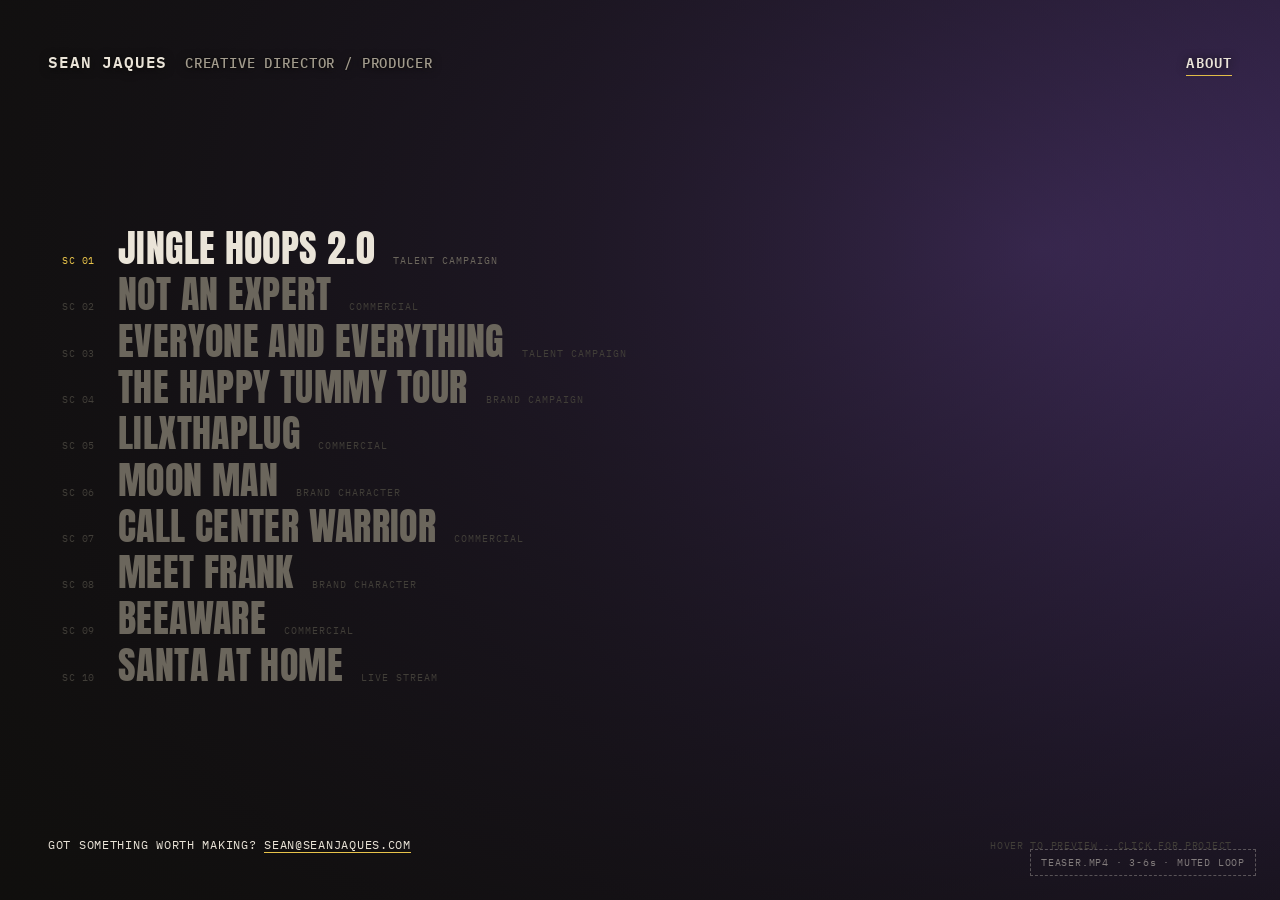
==== commit 8001a095: "Rename sean_jaques_portfolio_prototype.html to index.html" ====
--- a/index.html
+++ b/index.html
@@ -3,7 +3,7 @@
 <head>
 <meta charset="UTF-8">
 <meta name="viewport" content="width=device-width, initial-scale=1.0">
-<title>Sean Jaques · Writer / Creative Director</title>
+<title>Sean Jaques · Creative Director</title>
 <style>
 @import url('https://fonts.googleapis.com/css2?family=Anton&family=IBM+Plex+Mono:wght@400;500&display=swap');
 
@@ -223,7 +223,7 @@
 <div class="frame">
   <header>
     <div>
-      <span class="name">SEAN JAQUES</span>&nbsp;&nbsp;<span class="role">WRITER / CREATIVE DIRECTOR / PRODUCER</span>
+      <span class="name">SEAN JAQUES</span>&nbsp;&nbsp;<span class="role">CREATIVE DIRECTOR / PRODUCER</span>
     </div>
     <button class="aboutLink" id="aboutLink">ABOUT</button>
   </header>
@@ -257,10 +257,10 @@
   <div class="inner">
     <button class="back" id="abBackBtn">&larr; BACK TO INDEX</button>
     <h2 id="abTitle">ABOUT</h2>
-    <div class="meta"><span class="t">Writer / Creative Director / Producer</span></div>
+    <div class="meta"><span class="t">Creative Director / Producer</span></div>
     <div class="about-body">
-      <p>I'm Sean Jaques. Writer / Creative Director / Producer. I make campaigns built around personalities: comedians, fighters, MVPs, magical unicorns, and one six-inch rapper.</p>
-      <p>The work here was made with a ridiculously talented team, where I've had a hand in 1,500+ projects for 100+ clients. Last year it picked up 14 honors at the American Advertising Awards, including Best of Show, plus coverage in AdAge and TMZ, which I'm told cancel each other out.</p>
+      <p>I'm Sean Jaques. Creative Director / Producer. I help brands and talent come together through elegant, wacky creative.</p>
+      <p>The work here was made with a ridiculously talented team, that I've delivered in 1,500+ projects for 100+ clients. Last year it picked up 14 honors at the American Advertising Awards, including Best of Show, plus coverage in AdAge and TMZ.</p>
     </div>
     <div class="about-contact">
       GOT SOMETHING WORTH MAKING?<br>
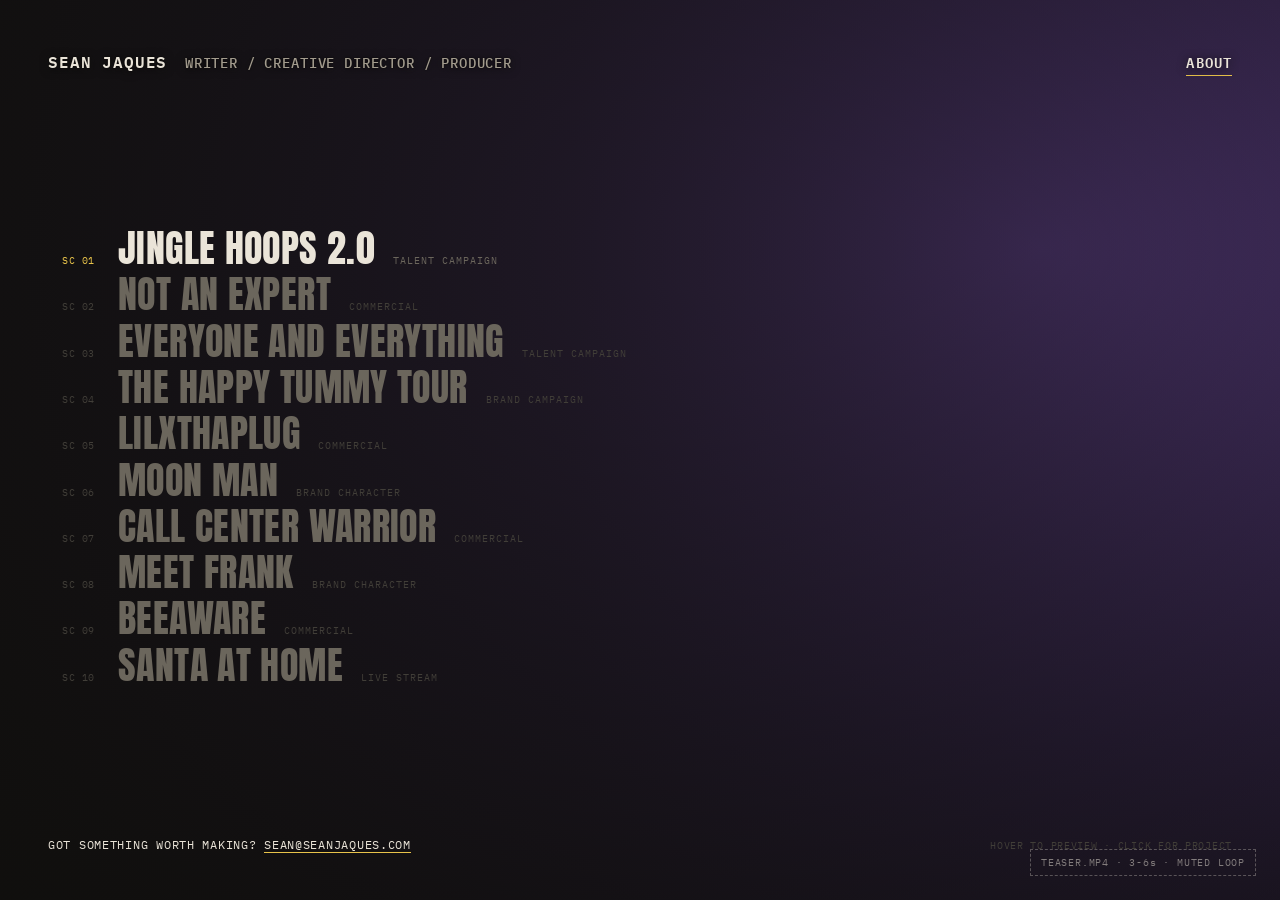
==== commit 2fa09c82: "Add files via upload" ====
--- a/index.html
+++ b/index.html
@@ -3,7 +3,7 @@
 <head>
 <meta charset="UTF-8">
 <meta name="viewport" content="width=device-width, initial-scale=1.0">
-<title>Sean Jaques · Creative Director</title>
+<title>Sean Jaques · Writer / Creative Director</title>
 <style>
 @import url('https://fonts.googleapis.com/css2?family=Anton&family=IBM+Plex+Mono:wght@400;500&display=swap');
 
@@ -191,7 +191,12 @@
 .overlay .awards{
   font-family:var(--mono);font-size:10px;letter-spacing:.08em;
   text-transform:uppercase;color:var(--tape);
-  margin:-22px 0 32px;
+  margin:-22px 0 12px;
+}
+.results{
+  font-family:var(--mono);font-size:10px;letter-spacing:.08em;
+  text-transform:uppercase;color:var(--ink,#EAE4D8);opacity:.85;
+  margin:0 0 32px;
 }
 .overlay .video{
   aspect-ratio:16/9;border:1px dashed rgba(234,228,216,.25);
@@ -223,7 +228,7 @@
 <div class="frame">
   <header>
     <div>
-      <span class="name">SEAN JAQUES</span>&nbsp;&nbsp;<span class="role">CREATIVE DIRECTOR / PRODUCER</span>
+      <span class="name">SEAN JAQUES</span>&nbsp;&nbsp;<span class="role">WRITER / CREATIVE DIRECTOR / PRODUCER</span>
     </div>
     <button class="aboutLink" id="aboutLink">ABOUT</button>
   </header>
@@ -244,6 +249,7 @@
     <h2 id="ovTitle"></h2>
     <div class="meta" id="ovMeta"></div>
     <div class="awards" id="ovAwards" style="display:none"></div>
+    <div class="results" id="ovResults" style="display:none"></div>
     <div class="video" id="ovVideo">HERO EMBED · YOUTUBE / VIMEO</div>
     <p id="ovBody"></p>
     <div id="ovBtsWrap" style="display:none">
@@ -257,10 +263,10 @@
   <div class="inner">
     <button class="back" id="abBackBtn">&larr; BACK TO INDEX</button>
     <h2 id="abTitle">ABOUT</h2>
-    <div class="meta"><span class="t">Creative Director / Producer</span></div>
+    <div class="meta"><span class="t">Writer / Creative Director / Producer</span></div>
     <div class="about-body">
-      <p>I'm Sean Jaques. Creative Director / Producer. I help brands and talent come together through elegant, wacky creative.</p>
-      <p>The work here was made with a ridiculously talented team, that I've delivered in 1,500+ projects for 100+ clients. Last year it picked up 14 honors at the American Advertising Awards, including Best of Show, plus coverage in AdAge and TMZ.</p>
+      <p>I'm Sean Jaques. Writer / Creative Director / Producer. I make campaigns built around personalities: comedians, fighters, MVPs, magical unicorns, and one six-inch rapper.</p>
+      <p>The work here was made with a ridiculously talented team, where I've had a hand in 1,500+ projects for 100+ clients. Last year it picked up 14 honors at the American Advertising Awards, including Best of Show, plus coverage in AdAge and TMZ, which I'm told cancel each other out. Lately I've been rebuilding how the work gets made: writing the AI production systems that let a small team ship at volume without the output going generic.</p>
     </div>
     <div class="about-contact">
       GOT SOMETHING WORTH MAKING?<br>
@@ -272,25 +278,25 @@
 
 <script>
 const projects = [
-  {src:"teasers/jingle-hoops.mp4", yt:"vxpiKnZKoUI", bts:"_ATCWjFDj2Q", btsVertical:true, awards:"Gold Addy, Online Advertising · Gold Addy, National TV · Bronze Telly · Shortlist, The Drum Awards", t:"Jingle Hoops 2.0", tag:"Talent Campaign", meta:"PrizePicks · Writer / Creative Director",
+  {src:"teasers/jingle-hoops.mp4", yt:"vxpiKnZKoUI", bts:"_ATCWjFDj2Q", btsVertical:true, awards:"Gold Addy, Online Advertising · Gold Addy, National TV · Bronze Telly · Shortlist, The Drum Awards", results:"15M organic plays \u00b7 200K+ shares \u00b7 Concept to air in 12 weeks", t:"Jingle Hoops 2.0", tag:"Talent Campaign", meta:"PrizePicks · Writer / Creative Director",
    hue:["#2B1E3F","#5A3C86"],
    body:"FanDuel tweeted that someone should remake the NBA's iconic Jingle Hoops spot. Five months later my team and I did it for real: live at Georgia Tech's McCamish Pavilion, hoops rigged with bells, and six of the internet's biggest personalities, Druski, Joe Budden, BigXThaPlug, Spice Adams, Sketch, and Funny Marco, standing in for six MVPs. Concept to air in twelve weeks, six talent schedules landed on one court for one day. AdAge and TMZ covered it, the NBA released its own remake two weeks later that was panned in relation to ours, and in the shoot's final two hours we grabbed a bonus spot that ended up running before the Super Bowl. Ask me about that part."},
-  {src:"teasers/not-an-expert.mp4", yt:"0kuIrIMTMSM", bts:"4ava9qpm4UE", awards:"", t:"Not an Expert", tag:"Commercial", meta:"FTX · Writer / Creative Director",
+  {src:"teasers/not-an-expert.mp4", yt:"0kuIrIMTMSM", bts:"4ava9qpm4UE", awards:"", results:"Ran every game of the NBA Finals \u00b7 85M impressions on display alone \u00b7 853K likes on the launch post", t:"Not an Expert", tag:"Commercial", meta:"FTX · Writer / Creative Director",
    hue:["#0F2E22","#2E6B4F"],
    body:"FTX signed Stephen Curry and gave us six hours of his time to launch the partnership. A week of pre-production made those hours count: locations scouted, test runs blocked, permits pulled, and a custom Bored Ape ice sculpture carved for one joke. The spot follows Steph through a day of outrageous expertise to land a simple idea: you don't need to be an expert. Shaq did the voiceover giving us two legends in one commercial. It launched during the playoffs, ran every game of the NBA Finals, took over Bleacher Report and Twitch, and pulled hundreds of millions of impressions. Steph called it his funnest day on set ever."},
   {src:"teasers/everyone-and-everything.mp4", comingSoon:true, yt:"AAwNkW-Yerk", bts:"", awards:"", t:"Everyone and Everything", tag:"Talent Campaign", meta:"PrizePicks · Writer / Creative Director",
    hue:["#3A2417","#8A5A2B"],
    body:"PrizePicks isn't one audience, it's a dozen overlapping ones, so instead of picking a headliner we cast twelve talent partners and built a campaign big enough to hold them all. A motion-control rig ran identical camera moves through two different worlds at once: Sara Saffari mid-set at Zoo Culture on one side, AD on an LA block on the other, one continuous move across two planets. Then we buried all that precision under 16mm grain and lifted shadows so it felt like a 90s sports doc instead of a tech demo. Five locations, three days, five spots at launch, built to be remixed all season without reshooting a frame."},
-  {src:"teasers/happy-tummy-tour.mp4", yt:"zJBR1xJ_I2s", bts:"", awards:"Golden Addy, Best Internet Commercial Campaign · 2.0 continuation: Best of Show (Digital), 2025 American Advertising Awards", t:"The Happy Tummy Tour", tag:"Brand Campaign", meta:"Squatty Potty · Writer / Creative Director",
+  {src:"teasers/happy-tummy-tour.mp4", yt:"zJBR1xJ_I2s", bts:"", awards:"Golden Addy, Best Internet Commercial Campaign · 2.0 continuation: Best of Show (Digital), 2025 American Advertising Awards", results:"200M+ impressions \u00b7 1M clicks \u00b7 4x ROAS", t:"The Happy Tummy Tour", tag:"Brand Campaign", meta:"Squatty Potty · Writer / Creative Director",
    hue:["#3B2A10","#96712A"],
    body:"Following up the pooping unicorn is a no-win assignment, so we didn't try to beat it, we matched its energy instead. We built a theme park ride: Taylor, a young woman with toilet troubles, boards the Happy Tummy Tour alongside digestive health specialist Ellen and a cast of colorful characters who explain what sitting does to your gut. Off-the-wall enough to honor the original, grounded enough to actually sell. It ran into Black Friday and Cyber Monday and came back with 200M+ impressions, a million clicks, 4x ROAS, and a Golden Addy for Best Internet Commercial Campaign. The strangest brief I've ever loved."},
-  {src:"teasers/lilxthaplug.mp4", yt:"p_O_8opLZiw", bts:"323dap4ysWE", awards:"", t:"LilXThaPlug", tag:"Commercial", meta:"PrizePicks · Writer / Creative Director",
+  {src:"teasers/lilxthaplug.mp4", yt:"p_O_8opLZiw", bts:"323dap4ysWE", awards:"", results:"2 hero spots \u00b7 10+ alt scripts \u00b7 10 weeks brainstorm to production", t:"LilXThaPlug", tag:"Commercial", meta:"PrizePicks · Writer / Creative Director",
    hue:["#12303A","#2A6B7C"],
    body:"PrizePicks signs artists before they peak and handed us the first shot at a BigX campaign, so we dropped a six-inch version of one of music's biggest personalities into a sneaker-drop line and a cramped office cubicle. Ten weeks from brainstorm to production, two days shooting in his hometown of Dallas, two hero spots, ten-plus alt scripts, and a stack of social cutdowns PrizePicks can recut forever without a second shoot. The spots held their own against work made for ten times the cost. Big ad with a tiny talent."},
-  {src:"teasers/moon-man.mp4", yt:"ETmd2qtD8XY", bts:"M-dKNlFgBSI", awards:"", t:"Moon Man", tag:"Brand Character", meta:"MLB x FTX · Writer / Creative Director",
+  {src:"teasers/moon-man.mp4", yt:"ETmd2qtD8XY", bts:"M-dKNlFgBSI", awards:"", results:"380% ROI, highest of the client's ~20 sports partnerships \u00b7 1.2B impressions \u00b7 250K new customers \u00b7 24% brand-value lift", t:"Moon Man", tag:"Brand Character", meta:"MLB x FTX · Writer / Creative Director",
    hue:["#1B2540","#3D5490"],
    body:"My favorite thing I've ever made. MLB started calling long home runs \u201cmoon blasts,\u201d so we gave the moon a life and ruined it: the grocery store, the diner, the movie theater, everyone shooting for the moon while he just tries to get through his day. Then he left the commercial entirely and started showing up at playoff games, appearing on Fox and TBS broadcasts while press and fans tried to figure out who he was. From there we built him out across billboards, an MLB.com takeover, a Snapchat filter, a David Ortiz spot, and a photo with Shohei Ohtani that made him look like he'd always been part of baseball."},
-  {src:"teasers/call-center-warrior.mp4", yt:"-6BFj9ZxRpA", bts:"", awards:"", t:"Call Center Warrior", tag:"Commercial", meta:"Kraken · Writer / Creative Director",
+  {src:"teasers/call-center-warrior.mp4", yt:"-6BFj9ZxRpA", bts:"", awards:"", results:"665K organic views \u00b7 US + Brazil bilingual rollout \u00b7 40 days first call to launch", t:"Call Center Warrior", tag:"Commercial", meta:"Kraken · Writer / Creative Director",
    hue:["#31161B","#7A2E3A"],
    body:"Kraken wanted more than an athlete endorsement, so we put UFC fighter Renato \u201cMoney\u201d Moicano, the most Bitcoin-maxi fighter in the game, on the customer support desk. He's not there to troubleshoot, he's there to orange-pill every caller. Shot in Miami, running in both the US and Brazil, with social spots disguising product education as wisdom from a shirtless, tattooed fighter who never breaks character. The campaign found its own audience: 665K views on Twitter with engagement from Ariel Helwani, Gilbert Burns, and crypto voices who carry real weight, none of it paid. Turns out the best kind of customer support is slightly unhinged."},
   {src:"teasers/meet-frank.mp4", yt:"I6ce9jI9Djw", bts:"", awards:"Silver Addy, Local TV Campaign, 2025 American Advertising Awards", t:"Meet Frank", tag:"Brand Character", meta:"STCU · Writer / Creative Director",
@@ -376,11 +382,16 @@
   const aw = document.getElementById('ovAwards');
   if(p.awards){ aw.textContent = p.awards; aw.style.display = 'block'; }
   else { aw.textContent = ''; aw.style.display = 'none'; }
+  const rs = document.getElementById('ovResults');
+  if(p.results){ rs.textContent = p.results; rs.style.display = 'block'; }
+  else { rs.textContent = ''; rs.style.display = 'none'; }
   const vid = document.getElementById('ovVideo');
   if(p.comingSoon){
     document.getElementById('ovBody').textContent = '';
     const aw0 = document.getElementById('ovAwards');
     aw0.textContent = ''; aw0.style.display = 'none';
+    const rs0 = document.getElementById('ovResults');
+    rs0.textContent = ''; rs0.style.display = 'none';
     vid.innerHTML = 'COMING SOON';
     vid.classList.add('soon');
     vid.style.border = '';
